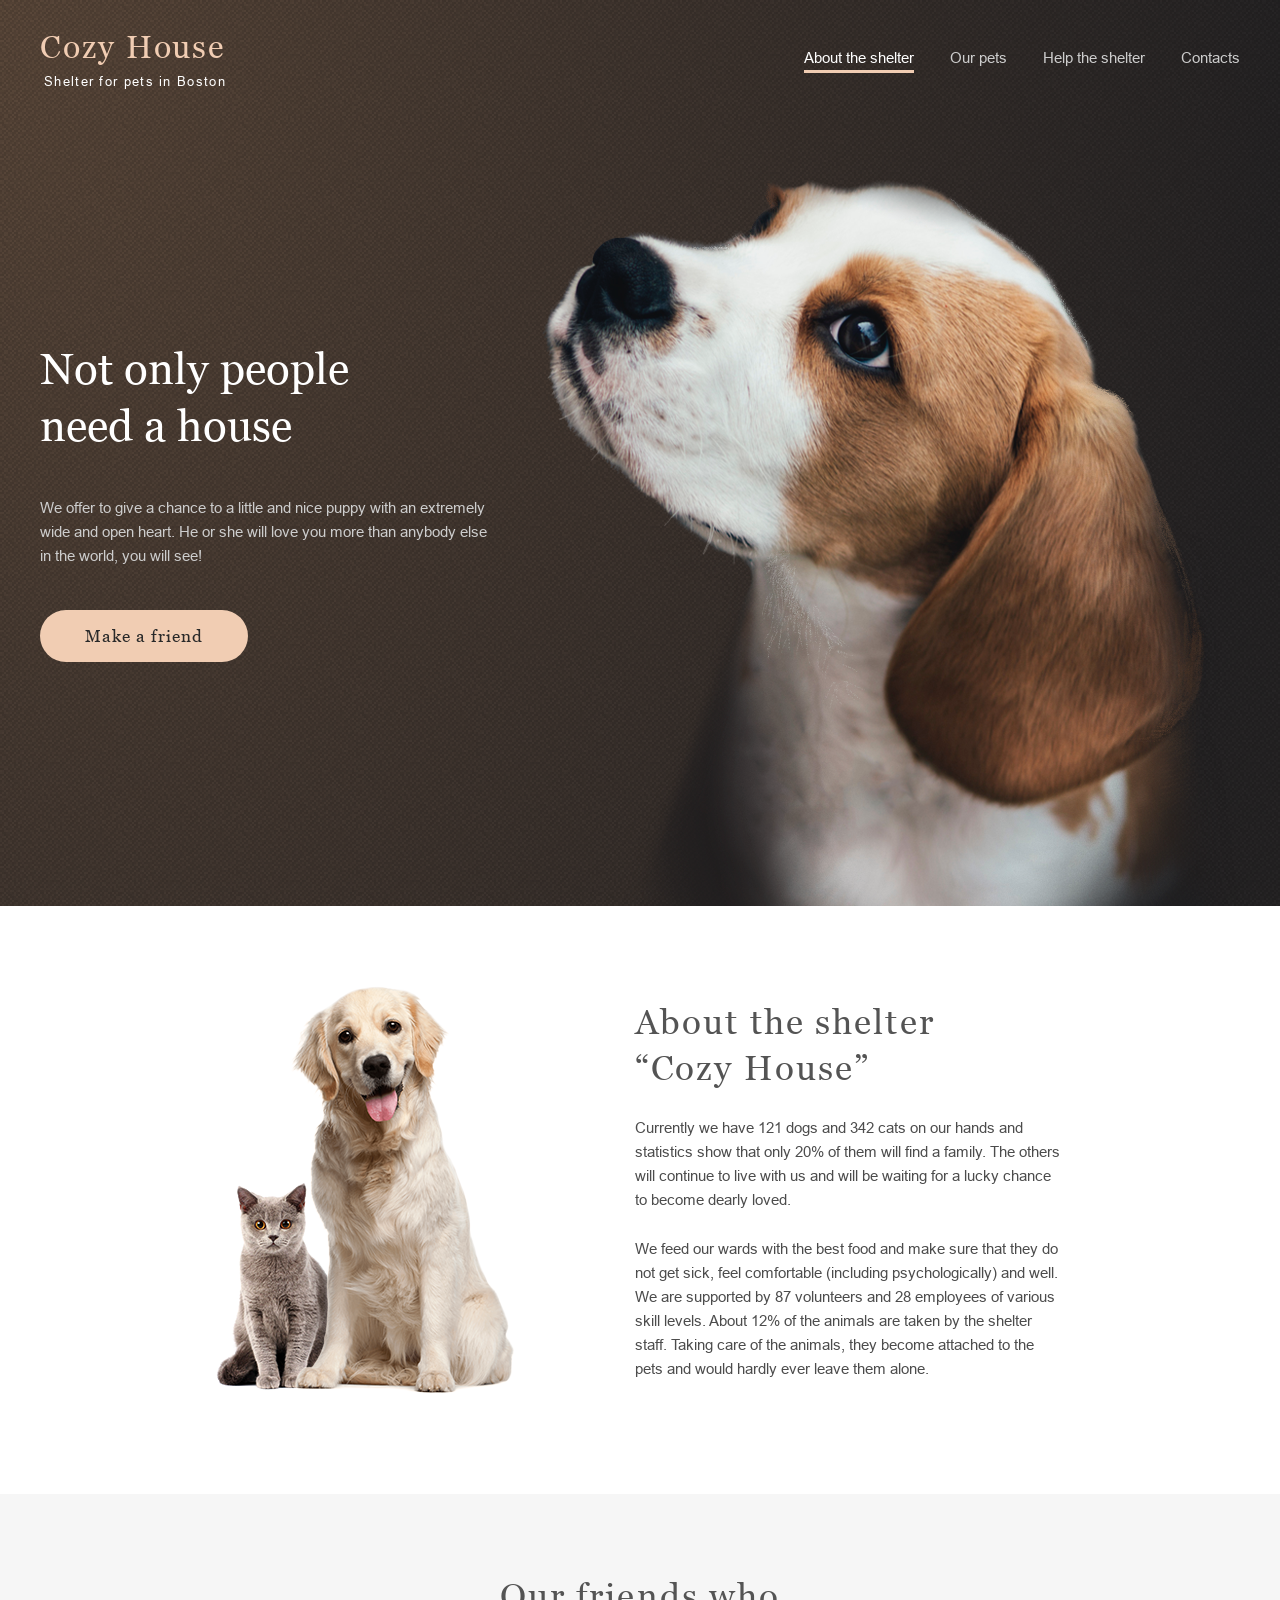
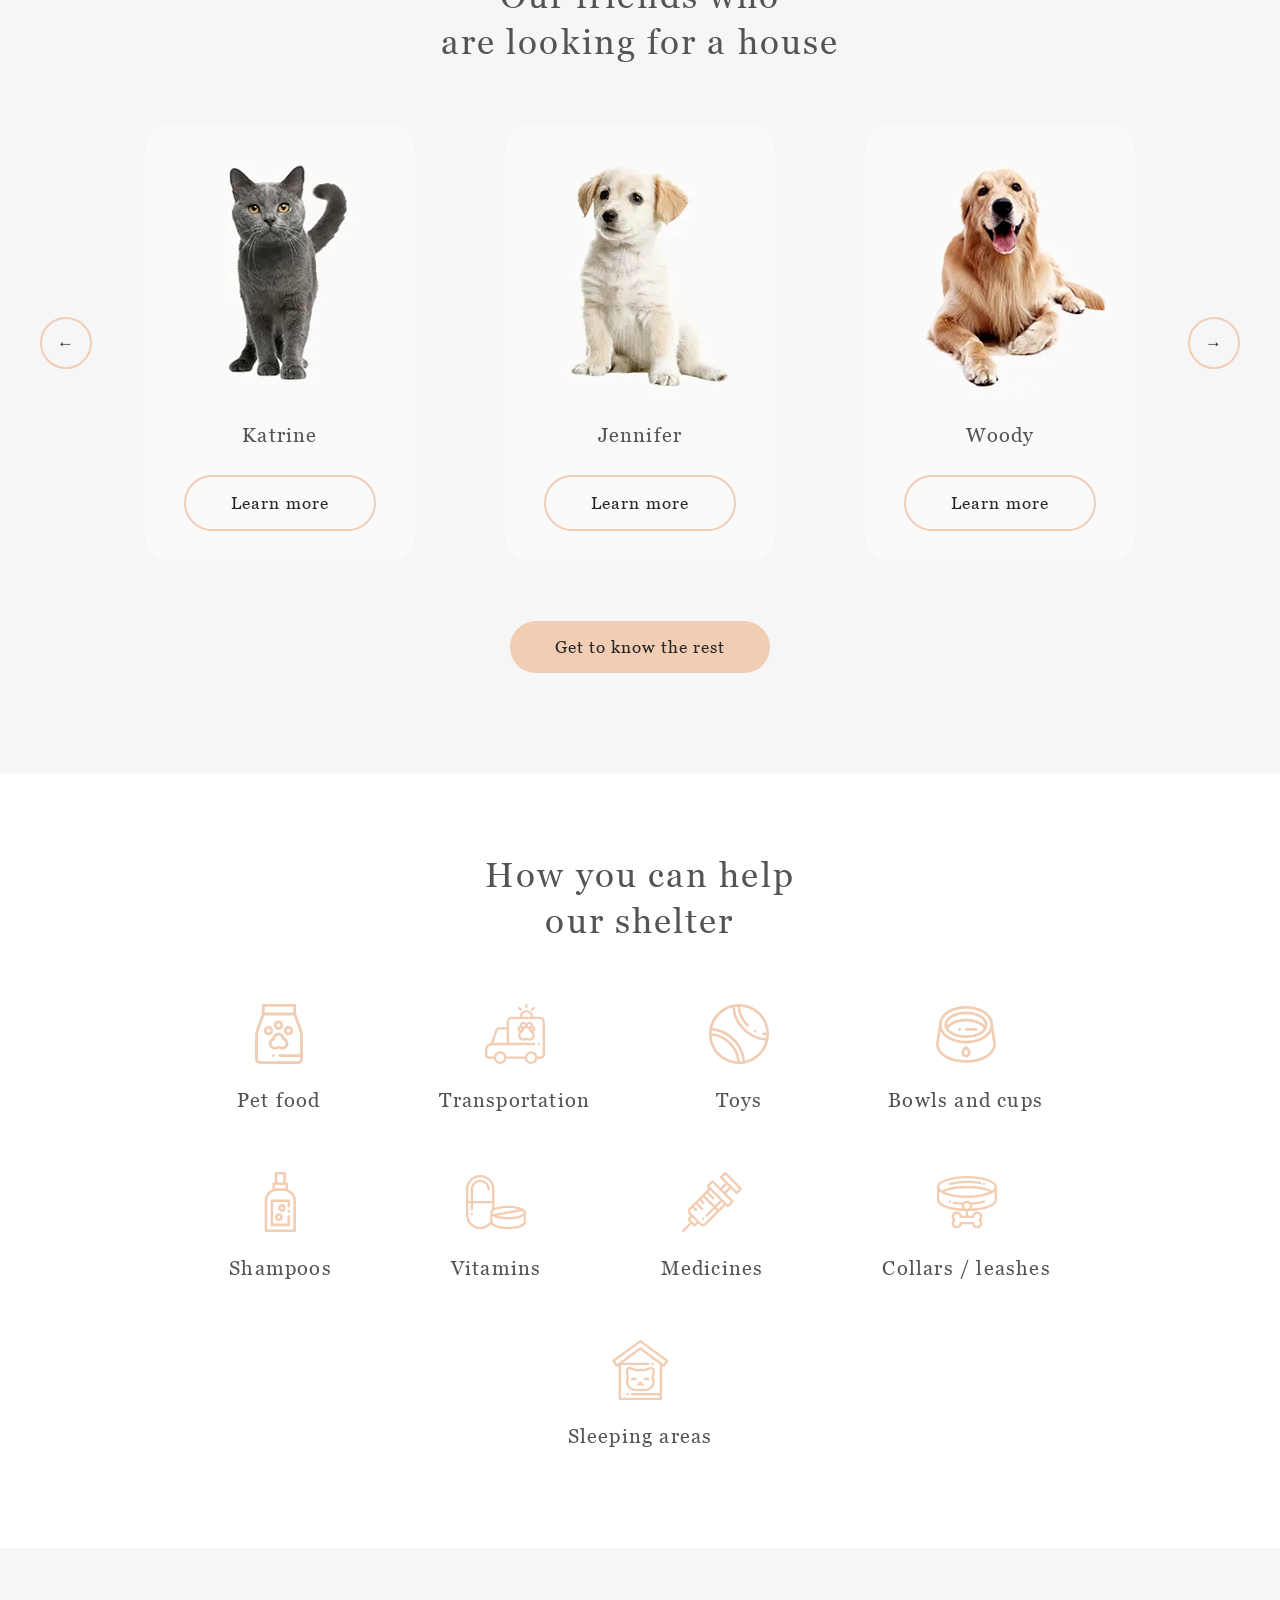
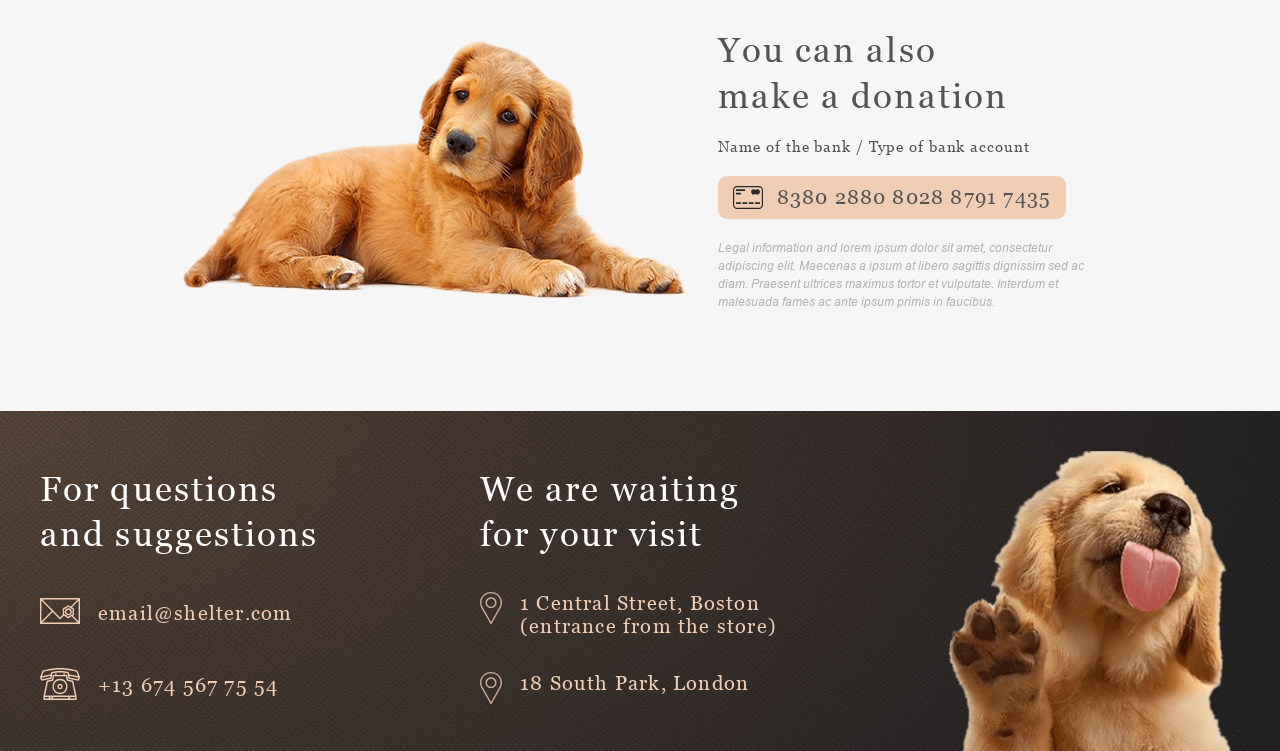
==== Shelter/index.html @ 426d1e28 "feat: add burger menu (Wed Jun 2026-06-24 22:19:22)" ====
<!doctype html>
<html lang="en">
    <head>
        <meta charset="UTF-8" >
        <meta name="viewport" content="width=device-width, initial-scale=1.0" >
        <link rel="stylesheet" href="./assets/fonts/Georgia/stylesheet.css" >
        <link rel="stylesheet" href="./assets/fonts/Arial/stylesheet.css" >
        <link rel="icon" href="./assets/favicon.ico" type="image/x-icon" >
        <link rel="stylesheet" href="./block/btn.css" >
        <link rel="stylesheet" href="style.css" >
        <link rel="stylesheet" href="./block/media.css" >
        <title>Shelter</title>
    </head>

    <body class="page">
        <div class="wrapper">
            <header class="header">
                <div class="container">
                    <!-- Header -->
                    <div class="header__inner">
                        <a href="index.html" class="header__logo">
                            <p class="logo__title">Cozy House</p>
                            <p class="logo__subtitle">Shelter for pets in Boston</p>
                        </a>

                        <!-- Бургер меню -->
                        <button class="header__burger burger" aria-label="Toggle menu">
                            <span></span>
                            <span></span>
                            <span></span>
                        </button>

                         <div class="nav-overlay"></div>

                        <!-- End Бургер меню -->

                        <nav class="header__nav" id="main-menu">
                            <ul class="header-nav__list">
                                <li class="header-nav__item">
                                    <span class="header-nav__link header-nav__link--active">About the shelter</span>
                                </li>
                                <li class="header-nav__item">
                                    <a href="pets.html" class="header-nav__link">Our pets</a>
                                </li>
                                <li class="header-nav__item">
                                    <a href="#help" class="header-nav__link">Help the shelter</a>
                                </li>
                                <li class="header-nav__item">
                                    <a href="#contacts" class="header-nav__link">Contacts</a>
                                </li>
                            </ul>
                        </nav>
                    </div>
                </div>

                <!-- Section Not-Only -->
                <section class="not-only">
                    <div class="not-only__inner container">
                        <div class="not-only__info">
                            <h1 class="not-only__title">Not only people need a house</h1>
                            <p class="not-only__subtitle">
                                We offer to give a chance to a little and nice puppy with an extremely wide and open
                                heart. He or she will love you more than anybody else in the world, you will see!
                            </p>
                            <div class="not-only__button">
                                <a href="#friends" class="btn btn--primary" title="Make a friend">Make a friend</a>
                            </div>
                        </div>
                        <div class="not-only__image">
                            <img src="./assets/images/start-screen-puppy.png" alt="Puppy looking at viewer" >
                        </div>
                    </div>
                </section>
            </header>

            <main>
                <!-- Section About -->
                <section class="about">
                    <div class="container">
                        <div class="about__inner inner">
                            <div class="about__image">
                                <img src="./assets/images/about-pets.png" alt="About pets" >
                            </div>
                            <div class="about__info">
                                <h2 class="about__title title">About the shelter “Cozy House”</h2>
                                <p class="about__text">
                                    Currently we have 121 dogs and 342 cats on our hands and statistics show that only
                                    20% of them will find a family. The others will continue to live with us and will be
                                    waiting for a lucky chance to become dearly loved.
                                </p>
                                <p class="about__text">
                                    We feed our wards with the best food and make sure that they do not get sick, feel
                                    comfortable (including psychologically) and well. We are supported by 87 volunteers
                                    and 28 employees of various skill levels. About 12% of the animals are taken by the
                                    shelter staff. Taking care of the animals, they become attached to the pets and
                                    would hardly ever leave them alone.
                                </p>
                            </div>
                        </div>
                    </div>
                </section>

                <!-- Section Our Friends -->
                <section class="section--color">
                    <div class="container">
                        <div class="our-friends__container inner" id="friends">
                            <h2 class="our-friends__title title">Our friends who <br >are looking for a house</h2>

                            <div class="our-friends__slider">
                                <button class="btn btn--circle btn--circle-prev" aria-label="Previous page">
                                    &larr;
                                </button>
                                <!-- <img src="./assets/images/svg/arrow_left.svg" alt="Previous"> -->

                                <div class="slider-item">
                                    <article class="slider-item__content">
                                        <img
                                            class="slider-item__img"
                                            src="./assets/images/pets-katrine.webp"
                                            alt="Katrine's photo"
                                        >
                                        <div class="card-info">
                                            <h2 class="pets-card__name">Katrine</h2>
                                            <a href="#">
                                                <div class="btn btn--secondary">
                                                    <span>Learn more</span>
                                                </div>
                                            </a>
                                        </div>
                                    </article>

                                    <article class="slider-item__content">
                                        <img
                                            class="slider-item__img"
                                            src="./assets/images/pets-jennifer.webp"
                                            alt="Jennifer's photo"
                                        >
                                        <div class="card-info">
                                            <h2 class="pets-card__name">Jennifer</h2>
                                            <a href="#">
                                                <div class="btn btn--secondary">
                                                    <span>Learn more</span>
                                                </div>
                                            </a>
                                        </div>
                                    </article>

                                    <article class="slider-item__content">
                                        <img
                                            class="slider-item__img"
                                            src="./assets/images/pets-woody.webp"
                                            alt="Woody's photo"
                                        >
                                        <div class="card-info">
                                            <h2 class="pets-card__name">Woody</h2>
                                            <a href="#">
                                                <div class="btn btn--secondary">
                                                    <span>Learn more</span>
                                                </div>
                                            </a>
                                        </div>
                                    </article>
                                </div>

                                <button class="btn btn--circle btn--circle-next" aria-label="Next page">&rarr;</button>
                            </div>
                            <!-- <div class="our-friends__button"> -->
                            <a href="pets.html" class="btn btn--primary btn--position">Get to know the rest</a>
                            <!-- </div> -->
                        </div>
                    </div>
                </section>

                <!-- section Help-->
                <section id="help" class="help">
                    <div class="container">
                        <div class="help__body inner">
                            <h3 class="help__title title">How you can help our shelter</h3>
                            <div class="help__blocks">
                                <div class="help__block">
                                    <img src="./assets/images/svg/icon-pet-food.svg" alt="Pet food" class="help__img" >
                                    <p class="help__subtitle">Pet food</p>
                                </div>
                                <div class="help__block">
                                    <img
                                        src="./assets/images/svg/transportation.svg"
                                        alt="Transportation"
                                        class="help__img"
                                    >
                                    <p class="help__subtitle">Transportation</p>
                                </div>
                                <div class="help__block">
                                    <img src="./assets/images/svg/icon-toys.svg" alt="Toys" class="help__img" >
                                    <p class="help__subtitle">Toys</p>
                                </div>
                                <div class="help__block">
                                    <img
                                        src="./assets/images/svg/icon-bowls-and-cups.svg"
                                        alt="Bowls and cups"
                                        class="help__img"
                                    >
                                    <p class="help__subtitle">Bowls and cups</p>
                                </div>
                                <div class="help__block">
                                    <img src="./assets/images/svg/icon-shampoos.svg" alt="Shampoos" class="help__img" >
                                    <p class="help__subtitle">Shampoos</p>
                                </div>
                                <div class="help__block">
                                    <img src="./assets/images/svg/icon-vitamins.svg" alt="Vitamins" class="help__img" >
                                    <p class="help__subtitle">Vitamins</p>
                                </div>
                                <div class="help__block">
                                    <img
                                        src="./assets/images/svg/icon-medicines.svg"
                                        alt="Medicines"
                                        class="help__img"
                                    >
                                    <p class="help__subtitle">Medicines</p>
                                </div>
                                <div class="help__block">
                                    <img
                                        src="./assets/images/svg/icon-collars-leashes.svg"
                                        alt="Collars / leashes"
                                        class="help__img"
                                    >
                                    <p class="help__subtitle">Collars / leashes</p>
                                </div>
                                <div class="help__block">
                                    <img
                                        src="./assets/images/svg/icon-sleeping-area.svg"
                                        alt="Sleeping areas"
                                        class="help__img"
                                    >
                                    <p class="help__subtitle">Sleeping areas</p>
                                </div>
                            </div>
                        </div>
                    </div>
                </section>

                <!-- Section In addition -->

                <section class="section--color">
                    <div class="container">
                        <div class="in-addition inner">
                            <div class="in-addition__image">
                                <img
                                    src="./assets/images/donation-dog.png"
                                    alt="donation-dog"
                                    class="in-addition__img"
                                >
                            </div>
                            <div class="in-addition__content">
                                <h3 class="in-addition__title title">You can also make a donation</h3>
                                <p class="in-addition__subtitle">Name of the bank / Type of bank account</p>
                                <a href="#" class="in-addition__card-number"> 8380 2880 8028 8791 7435 </a>
                                <p class="in-addition__info">
                                    Legal information and lorem ipsum dolor sit amet, consectetur adipiscing elit.
                                    Maecenas a ipsum at libero sagittis dignissim sed ac diam. Praesent ultrices maximus
                                    tortor et vulputate. Interdum et malesuada fames ac ante ipsum primis in faucibus.
                                </p>
                            </div>
                        </div>
                    </div>
                </section>
            </main>
            <!-- Footer -->

            <footer id="contacts" class="footer">
                <div class="footer__container container">
                    <div class="footer__grid">
                        <!-- 1 колонка - Контакты -->
                        <div class="footer__contacts">
                            <h3 class="footer__title footer__title-first">For questions and suggestions</h3>
                            <div class="footer__contact-item">
                                <a
                                    href="mailto:email@shelter.com"
                                    class="footer__link footer__link--email"
                                    target="_blank"
                                >
                                    email@shelter.com
                                </a>
                            </div>
                            <div class="footer__contact-item">
                                <a href="tel:+136745677554" class="footer__link footer__link--phone">
                                    +13 674 567 75 54
                                </a>
                            </div>
                        </div>

                        <!-- 2 колонка - Адреса -->
                        <div class="footer__locations">
                            <h3 class="footer__title footer__title-second">We are waiting for your visit</h3>
                            <div class="footer__address-item">
                                <a
                                    href="https://www.google.com/maps/place/%D0%A5%D1%80%D0%B0%D0%BC+%D0%A1%D0%B2%D1%8F%D1%82%D0%BE%D0%B3%D0%BE+%D0%A1%D0%B5%D0%BC%D0%B5%D0%B9%D1%81%D1%82%D0%B2%D0%B0/@41.4036339,2.1717809,17z/data=!3m1!4b1!4m6!3m5!1s0x12a4a2dcd83dfb93:0x9bd8aac21bc3c950!8m2!3d41.4036299!4d2.1743558!16zL20vMGc2bjM?entry=ttu"
                                    class="footer__link footer__link--address footer__link--address-first"
                                    target="_blank"
                                >
                                    1 Central Street, Boston (entrance from the store)
                                </a>
                            </div>
                            <div class="footer__address-item">
                                <a
                                    href="https://www.google.com/maps/place/%D0%A5%D1%80%D0%B0%D0%BC+%D0%A1%D0%B2%D1%8F%D1%82%D0%BE%D0%B3%D0%BE+%D0%A1%D0%B5%D0%BC%D0%B5%D0%B9%D1%81%D1%82%D0%B2%D0%B0/@41.4036339,2.1717809,17z/data=!3m1!4b1!4m6!3m5!1s0x12a4a2dcd83dfb93:0x9bd8aac21bc3c950!8m2!3d41.4036299!4d2.1743558!16zL20vMGc2bjM?entry=ttu"
                                    class="footer__link footer__link--address footer__link--address-second"
                                    target="_blank"
                                >
                                    18 South Park, London
                                </a>
                            </div>
                        </div>

                        <!-- 3 колонка - Картинка -->
                        <div class="footer__image">
                            <img src="./assets/images/footer-puppy.png" alt="Footer puppy" class="footer__img" >
                        </div>
                    </div>
                </div>
            </footer>
        </div>
        <script src="index.js"></script>
        <script src="./js/burger.js"></script>
    </body>
</html>
---- Shelter/assets/fonts/Georgia/stylesheet.css ----
@font-face {
	font-family: 'Georgia';
	src: url('Georgia-BoldItalic.eot');
	src: local('Georgia Bold Italic'), local('Georgia-BoldItalic'),
		url('Georgia-BoldItalic.eot?#iefix') format('embedded-opentype'),
		url('Georgia-BoldItalic.woff') format('woff'),
		url('Georgia-BoldItalic.ttf') format('truetype');
	font-weight: bold;
	font-style: italic;
}

@font-face {
	font-family: 'Georgia';
	src: url('Georgia-Bold.eot');
	src: local('Georgia Bold'), local('Georgia-Bold'),
		url('Georgia-Bold.eot?#iefix') format('embedded-opentype'),
		url('Georgia-Bold.woff') format('woff'),
		url('Georgia-Bold.ttf') format('truetype');
	font-weight: bold;
	font-style: normal;
}

@font-face {
	font-family: 'Georgia';
	src: url('Georgia.eot');
	src: local('Georgia'),
		url('Georgia.eot?#iefix') format('embedded-opentype'),
		url('Georgia.woff') format('woff'),
		url('Georgia.ttf') format('truetype');
	font-weight: normal;
	font-style: normal;
}
---- Shelter/assets/fonts/Arial/stylesheet.css ----
@font-face {
	font-family: 'Arial';
	src: url('Arial-ItalicMT.eot');
	src: local('Arial Italic'), local('Arial-ItalicMT'),
		url('Arial-ItalicMT.eot?#iefix') format('embedded-opentype'),
		url('Arial-ItalicMT.woff') format('woff'),
		url('Arial-ItalicMT.ttf') format('truetype');
	font-weight: normal;
	font-style: italic;
}

@font-face {
	font-family: 'Arial';
	src: url('ArialMT.eot');
	src: local('Arial'), local('ArialMT'),
		url('ArialMT.eot?#iefix') format('embedded-opentype'),
		url('ArialMT.woff') format('woff'),
		url('ArialMT.ttf') format('truetype');
	font-weight: normal;
	font-style: normal;
}
---- Shelter/block/btn.css ----
.btn {
    display: inline-flex;
    align-items: center;
    justify-content: center;
    font-family: var(--font-family);
    font-size: 17px;
    line-height: 130%;
    border-radius: 100px;
    border: none;
    cursor: pointer;
    transition: all 0.3s ease;
    text-decoration: none;
    padding: 15px 45px;
    letter-spacing: 0.06em;
    color: var(--color-dark);
}

.btn--primary {
    background-color: var(--color-primary);
}

.btn--primary:hover {
    background-color: var(--color-primary-light);
}

.btn--secondary {
    background: transparent;
    border: 2px solid var(--color-primary);
}

.btn--secondary:hover {
    background-color: var(--color-primary);
}

/* Круглые кнопки */
.btn--circle {
    width: 52px;
    height: 52px;
    padding: 0;
    border-radius: 50%;
    background: transparent;
    border: 2px solid var(--color-primary);
}

.btn--circle:hover:not(:disabled) {
    background-color: var(--color-primary);
}

.btn--circle:disabled {
    opacity: 0.5;
    cursor: not-allowed;
}

.btn--inactive {
    cursor: auto;
    background-color: inherit;
    border: 2px solid #CDCDCD;
    color: #CDCDCD;
    pointer-events: none;
}

.btn--circle-active {
    background-color: inherit;
    cursor: pointer;
}

.btn--circle-active:hover {
    background-color: #F1CDB3;
}

.btn--circle-num {
    cursor: auto;
    background-color: #F1CDB3;
}
---- Shelter/style.css ----
:root {
    --font-family: 'Georgia', sans-serif;
    --second-family: 'Arial', sans-serif;

    --color-primary: #f1cdb3;
    --color-primary-light: #fddcc4;
    --color-light: #fafafa;
    --color-dark: #292929;
    --color-gray: #4c4c4c;
    --color-gray-light: #cdcdcd;
    --color-gray-lighter: #f6f6f6;
    --color-white: #ffffff;
    --color-gray-secondary: #545454;
    --color-gray-muted: #b2b2b2;
}

*,
*::after,
*::before {
    margin: 0;
    padding: 0;
    border: none;
    box-sizing: border-box;
}

a,
a:visited {
    text-decoration: none;
    display: inline-block;
}

a:focus,
a:active {
    outline: none;
}

aside,
nav,
footer,
header,
section,
main {
    display: block;
}

h1,
h2,
h3,
h4,
h5,
h6,
p {
    font-size: inherit;
    font-weight: inherit;
    line-height: inherit;
}

ul {
    list-style: none;
}

img,
svg {
    vertical-align: top;
    max-width: 100%;
    height: auto;
}

.none {
    display: none;
}

html {
    height: 100%;
    scroll-behavior: smooth;
    overflow-x: hidden;
}

body {
    height: 100%;
    font-family: var(--second-family);
    line-height: 1;
    font-size: 15px;
    font-weight: 400;
    color: var(--color-gray);
}

.wrapper {
    min-height: 100%;
    display: flex;
    flex-direction: column;
    /* align-items: center; */
}

.container {
    max-width: 1280px;
    padding: 0 40px;
    width: 100%;
    /* border: 1px solid red; */
    margin-left: auto;
    margin-right: auto;
}

/* Header */
.header {
    background:
        url('./assets/dark-bg-texture@2x.png'), radial-gradient(100% 215.42% at 0% 0%, #5b483a 0%, #262425 100%),
        #211f20;
}

/* Header  */
.header__inner {
    display: flex;
    justify-content: space-between;
    margin-top: 30px;

    /* border: 1px solid blue */
}

.logo__title {
    font-family: var(--font-family);
    font-size: 32px;
    line-height: 110%;
    letter-spacing: 0.06em;
    color: var(--color-primary);
    margin-bottom: 10px;
}

.logo__subtitle {
    font-size: 13px;
    letter-spacing: 0.1em;
    color: var(--color-white);
    padding-left: 4px;
}

/* Burger button  */

.header__burger {
    display: none;
}
/* End burger button */

.header-nav__list {
    display: flex;
    column-gap: 36px;
    padding-top: 16px;
    padding-bottom: 17px;
    font-family: var(--second-family);
    font-weight: 400;
    font-size: 15px;
    line-height: 160%;
    color: var(--color-gray-light);
}

.header-nav__link {
    font-family: var(--second-family);
    font-weight: 400;
    font-size: 15px;
    line-height: 160%;
    color: var(--color-gray-light);
    transition: all 0.3s ease 0s;
}

.header-nav__link:hover {
    color: var(--color-light);
}

.header-nav__link--active {
    border-bottom: 3px solid var(--color-primary);
    color: var(--color-white);
    padding-bottom: 4px;
}

.inner {
    padding: 80px 0 100px;
    /* border: 1px solid rgb(119, 0, 255); */
}

.section--color {
    background-color: var(--color-gray-lighter);
    width: 100%;
}

.title {
    font-family: var(--font-family);
    font-size: 35px;
    font-weight: 400;
    line-height: 130%;
    letter-spacing: 0.06em;
    color: var(--color-gray-secondary);
}

/* Section not-only */
.not-only__inner {
    display: flex;
    padding-top: 90px;
    column-gap: 42px;
}

.not-only__info {
    padding-top: 163px;
    
}
.not-only__title {
    font-family: var(--font-family);
    font-size: 44px;
    line-height: 130%;
    font-weight: 400;
    color: var(--color-white);
    max-width: 310px;
    margin-bottom: 40px;
    
}
.not-only__subtitle {
    line-height: 160%;
    color: var(--color-gray-light);
    max-width: 460px;
    margin-bottom: 42px;
}

.not-only__image {
    max-width: 698px;
}

/* Section About */
.about img {
    width: 100%;
}

.about__inner {
    display: flex;
    column-gap: 120px;
    justify-content: center;
}

.about__image {
    flex: 0 1 300px;
    max-width: 300px;
}
.about__info {
    padding-top: 14px;
}
.about__title {
    max-width: 370px;
    margin-bottom: 25px;
}

.about__text {
    line-height: 160%;
    color: var(--color-gray);
    max-width: 430px;
}

.about__text:not(:last-child) {
    margin-bottom: 25px;
}

/* Section Our Friends */
.our-friends__container {
    position: relative;
    display: flex;
    flex-direction: column;
    align-items: center;
}

.our-friends__title {
    max-width: 400px;
    text-align: center;
}

.our-friends__slider {
    display: flex;
    justify-content: center;
    align-items: center;
    gap: 30px;
    width: 100%;
    margin: 60px 0 60px;
    flex-wrap: nowrap;
}

.slider-item {
    display: flex;
    justify-content: center;
    align-items: stretch;
    gap: 90px;
    flex: 1;
    flex-wrap: wrap;
    max-width: 100%;
}

.slider-item__content {
    flex: 1 1 270px;
    max-width: 270px;
    min-width: 240px;
    background-color: transparent;
    border-radius: 24px;
    transition: background-color 0.3s ease;
    cursor: pointer;
    display: flex;
    flex-direction: column;
    background-color: var(--color-light);
    border-radius: 24px;
    overflow: hidden;
}

.slider-item__img {
    border-radius: 9px 9px 0 0;
    width: 100%;
    aspect-ratio: 1 / 1;
    object-fit: cover;
    display: block;
    transition: background-color 0.3s ease;
}

.card-info {
    display: flex;
    flex-direction: column;
    align-items: center;
    justify-content: space-between;
    padding: 30px 15px 30px;
    background-color: var(--color-light);
    transition: background-color 0.3s ease;
    flex-grow: 1;
    text-align: center;
}

.pets-card__name {
    font-family: var(--font-family);
    font-size: 20px;
    font-weight: 400;
    letter-spacing: 0.06em;
    color: var(--color-gray-secondary);
    pointer-events: none;
    text-align: center;
    margin-bottom: 30px;
}

.slider-item__content:hover {
    background-color: var(--color-white);
    box-shadow: 0 2px 35px 14px rgba(13, 13, 13, 0.04);
    cursor: pointer;
}

.slider-item__content:hover .card-info {
    background-color: var(--color-white);
}

.slider-item__content:hover .btn--secondary {
    background-color: var(--color-primary);
}

/* section Help */
.help__body {
    display: flex;
    flex-direction: column;
    align-items: center;
}

.help__title {
    margin-bottom: 60px;
    max-width: 318px;
    text-align: center;
}

.help__blocks {
    display: flex;
    flex-wrap: wrap;
    column-gap: 119px;
    justify-content: center;
    text-align: center;
    row-gap: 60px;
    padding: 0 87px;
}
.help__block {
    flex-shrink: 1;
    display: flex;
    flex-direction: column;
    align-items: center;
    row-gap: 25px;
}
.help__img {
    width: 60px;
    height: 60px;
}
.help__subtitle {
    font-family: var(--font-family);
    font-weight: 400;
    font-size: 20px;
    line-height: 115%;
    letter-spacing: 0.06em;
    text-align: center;
    color: var(--color-gray-secondary);
}

/* Section In addition */
.in-addition {
    display: flex;
    flex-wrap: nowrap;
    justify-content: center;
    align-items: center;
    gap: 30px;
    margin: 0 auto;
    max-width: 915px;
}

.in-addition__image {
    flex: 0 0 auto;
    width: 100%;
    max-width: 505px;
    height: auto;
    min-width: 0;
}

.in-addition__content {
    flex: 1;
    min-width: 380px;
}

.in-addition__title {
    max-width: 300px;
    margin-bottom: 20px;
}

.in-addition__subtitle {
    font-family: var(--font-family);
    font-weight: 400;
    line-height: 110%;
    letter-spacing: 0.06em;
    color: var(--color-gray-secondary);
    margin-bottom: 20px;
}
.in-addition__card-number {
    position: relative;
    max-width: 349px;
    margin-bottom: 20px;
    padding: 10px 15px 10px 59px;
    border-radius: 9px;
    font-family: var(--font-family);
    font-weight: 400;
    font-size: 20px;
    line-height: 115%;
    letter-spacing: 0.06em;
    background: var(--color-primary);
    color: var(--color-gray-secondary);
}
.in-addition__card-number:hover {
    cursor: pointer;
    background-color: var(--color-primary-light);
}

.in-addition__card-number::before {
    content: '';
    position: absolute;
    width: 33px;
    height: 23px;
    background: url(./assets/images/svg/credit-card.svg) 0 0 no-repeat;
    left: 15px;
    top: 10px;
}
.in-addition__info {
    max-width: 380px;
    font-style: italic;
    font-weight: 400;
    font-size: 12px;
    line-height: 150%;
    color: var(--color-gray-muted);
}

/* Footer */
.footer {
    background:
        url('./assets/dark-bg-texture@2x.png'), radial-gradient(100% 215.42% at 0% 0%, #5b483a 0%, #262425 100%);
}

.footer__grid {
    display: flex;
    flex-wrap: wrap;
    justify-content: space-between;
    align-items: flex-start;
    column-gap: 160px;
}

/* columns general */
.footer__contacts {
    flex: 1 1 280px;
    min-width: 220px;
}

.footer__locations {
    flex: 0 1 300px;
    min-width: 220px;
}

.footer__image {
    flex: 0 0 auto;
    max-width: 300px;
    width: 100%;
}

/* titles & text */
.footer__title {
    font-family: var(--font-family);
    color: var(--color-white);
    font-size: 35px;
    font-weight: 400;
    line-height: 130%;
    letter-spacing: 0.06em;
    margin: 56px 0 40px 0;
    max-width: 279px;
}


.footer__contact-item,
.footer__address-item {
    margin-bottom: 38px;
}

.footer__link {
    font-family: var(--font-family);
    font-weight: 400;
    font-size: 20px;
    line-height: 1.15;
    letter-spacing: 0.06em;
    text-decoration: none;
    color: var(--color-primary);
    transition: color 0.3s ease;
    display: inline-flex;
    align-items: center;
    gap: 10px;
    flex-wrap: wrap;
}

.footer__link--email,
.footer__link--phone {
    color: var(--color-primary);
    font-weight: 500;
    background: transparent;
    border-bottom: 1px solid transparent;
}

.footer__link--email:hover,
.footer__link--phone:hover,
.footer__link--address:hover {
    border-bottom-color: #2c4c3e;
}

/* addresses - like clickable maps */
.footer__link--address {
    font-weight: 400;
    background: transparent;
    display: block;
    position: relative;
    padding-left: 40px;
}

.footer__link--address-second {
    display: block;
    position: relative;
    top: 0;
}

.footer__link--address-first {
    display: block;
    position: relative;
    top: -6px;
}

/* subtle pseudo-icons for address */
.footer__link--address::before {
    content: url('./assets/images/svg/icon-marker.svg');
    position: absolute;
    left: 0;
    top: 0;
    font-size: 18px;
    opacity: 0.8;
}

/* adjust spacing for icons consistency */
.footer__link--email::before {
    content: url('./assets/images/svg/mail.svg');
    margin-right: 8px;
    font-size: 18px;
    display: inline-block;
}

.footer__link--phone::before {
    content: url('./assets/images/svg/phone.svg');
    margin-right: 8px;
    font-size: 18px;
    display: inline-block;
}

/* remove extra pseudo from email/phone if we use before */
.footer__link--email,
.footer__link--phone {
    display: inline-flex;
    align-items: center;
    row-gap: 45px;
}

/* address items need link to occupy full width */
.footer__address-item {
    margin-bottom: 28px;
}

/* image styling */
.footer__img {
    width: 100%;
    height: auto;
    display: block;
    object-fit: contain;
    max-height: 300px;
    margin-top: 40px;
}
---- Shelter/block/media.css ----
@media (max-width: 1279px) {
    .footer__grid {
        display: grid;
        grid-template-columns: 282px 302px;
        gap: 40px;
        justify-content: center;
    }

    .footer__title,
    .footer__contact-item,
    .footer__address-item {
        text-align: left;
    }

    .footer__link--address {
        padding-left: 40px;
    }

    .footer__image {
        grid-column: 1 / 3;
        margin: 0 auto;
    }
}

@media (max-width: 1233px) {
   .slider-item {
        gap: 40px;
    }
}

@media (max-width: 1173px) {
    

    .in-addition {
        gap: 15px;
        margin: 0 auto;
    }
    .footer__grid {
        justify-content: center;
        column-gap: 60px;
    }
}

@media (max-width: 1133px) {
    .page .slider-item .slider-item__content:nth-child(3) {
        display: none;
    }
}

@media (max-width: 1046px) {
    .in-addition {
        flex-wrap: nowrap;
        flex-direction: column-reverse;
    }

    .in-addition__image {
        padding-top: 45px;
    }
}

@media (max-width: 900px) {
    /* Section About */
    .about__inner {
        flex-direction: column-reverse;
        align-items: center;
    }
    .about__image {
        max-width: 100%;
        flex: none;
    }
    .about__info {
        padding-top: 0;
        max-width: 460px;
    }

    .about img {
        margin-top: 80px;
    }
    .about__title {
        text-align: left;
    }
    .about__text {
        text-align: left;
    }

    .our-friends__slider {
        justify-content: center;
        gap: 12px;
    }
    .slider-item {
        gap: 37px;
        justify-content: center;
        flex-wrap: nowrap;
    }

    /* Скрываем 3 слайдер в index.html */
    .page .our-friends__slider .slider-item .slider-item__content:nth-child(3) {
        display: none;
    }
}

@media (max-width: 768px) {
    .container {
        max-width: 768px;
        padding: 0 30px;
        width: 100%;
    }

    .not-only__inner {
        flex-direction: column;
        align-items: center;
        padding-top: 6px;
    }

    .not-only__info {
        padding-top: 55px;
        max-width: 460px;
        display: flex;
        flex-direction: column;
        align-items: flex-start;
    }
    .not-only__button {
        width: 100%;
        text-align: center;
    }
    .not-only__title {
        width: 100%;
        text-align: left;
        max-width: 310px;
    }
    .not-only__subtitle {
        max-width: 100%;
    }
    .not-only__image {
        max-width: 569px;
        margin-top: 100px;
        margin-left: 139px;
       
    }

    /* Section About */
    .about__title {
        font-size: 35px;
        max-width: 370px;
        
    }

    .about__text {
        max-width: 430px;
        font-size: 15px;
        text-align: left;
        
    }

    .about__text:not(:last-child) {
        margin-bottom: 25px;
    }
    .about img {
        margin-top: 80px;
        max-width: 300px;
    }
    
    /* section Help */
    .help__title {
        margin-bottom: 60px;
        font-size: 35px;
    }

    .help__blocks {
        column-gap: 60px;
        padding: 0 39px;
        row-gap: 55px;
    }

    .help__block {
        flex: 0 0 170px;
        max-width: 170px;
        row-gap: 30px;
        justify-content: space-between;
    }
    /* Section In addition */
    .in-addition {
        flex-direction: column-reverse;
    }
    .in-addition__image {
        max-width: 505px;
    }

    .footer__grid {
        column-gap: 60px;
        row-gap: 65px;
        margin-top: 30px;
    }

    .footer__title {
        margin-top: 0;
    }

    .footer__title-first {
        margin-bottom: 40px;
    }

    .footer__title-second {
        margin-bottom: 33px;
    }
    .footer__address-item {
        margin-bottom: 30px;
    }

    footer__link--email {
        margin-bottom: 40px;
    }

    .footer__link--address-first::before {
        top: 7px;
    }

    .footer__img {
        margin-top: -43px;
        object-fit: cover;
        object-position: top;
    }
}

@media (max-width: 767px) {
    /* Burger button styles */
    .header__burger {
        display: flex;
        flex-direction: column;
        justify-content: space-between;
        width: 30px;
        height: 24px;
        background: transparent;
        border: none;
        cursor: pointer;
        padding: 0;
        align-self: center;
        z-index: 9999;
        position: relative;
        margin-left: auto;
        margin-right: 10px;
    }

    .header__burger span {
        display: block;
        width: 100%;
        height: 2px;
        background: #f1cdb3;
        border-radius: 2px;
        transition: all 0.3s ease;
        transform-origin: center;
    }
    /* Burger menu button rotation */

    .header__burger.active span:nth-child(1) {
        transform: rotate(90deg) translate(11px, -10px);
    }

    .header__burger.active span:nth-child(2) {
        transform: rotate(90deg);
    }

    .header__burger.active span:nth-child(3) {
        transform: rotate(90deg) translate(-11px, 10px);
    }
    /* End Burger button styles  */
    
    /* Burger menu */
    .header__nav {
        position: fixed;
        top: 0;
        right: -100%;
        width: 320px;
        height: 100vh;
        background-color: #292929;
        transition: right 0.3s ease;
        z-index: 9998;
        overflow-y: auto;
        padding-top: 80px;
    }

    .header__nav.active {
        right: 0;
    }

    .header-nav__list {
        display: flex;
        flex-direction: column;
        padding: 20px;
        row-gap: 20px;
    }

    .header-nav__link {
        padding: 10px 0;
        text-align: center;
        color: var(--color-gray-light);
    }

    .header-nav__link:hover {
        color: var(--color-light);
    }

    .header-nav__link--active {
        border-bottom: 3px solid var(--color-primary);
        color: var(--color-white);
        padding-bottom: 4px;
    }
   
}

@media (max-width: 676px) {
     .our-friends__slider {
        display: flex;
        flex-direction: column;
        align-items: center;
        gap: 20px;
        position: relative;
        margin-bottom: 42px;
    }

    .slider-item {
        width: 100%;
        display: flex;
        justify-content: center;
    }


    .slider-item .slider-item__content:nth-child(2) {
        display: none;
    }

 .our-friends__title {
        max-width: 290px;
        font-size: 25px;
    }

    /* Позиционирование кнопок внизу */
    .btn--circle-prev {
        position: absolute;
        bottom: -68px;
        left: calc(50% - 92px);
    }

    .btn--circle-next {
        position: absolute;
        bottom: -68px;
        left: calc(50% + 40px);
    }

    .btn--circle {
        display: inline-flex;
        margin: 0;
    }

    .our-friends__slider .btn--circle-prev {
        order: 1;
        align-self: flex-start;
        margin-left: 0;
    }

    .slider-item {
        order: 2;
        width: 100%;
        display: flex;
        justify-content: center;
        margin-top: -16px;
    }

    .our-friends__slider .btn--circle-next {
        order: 3;
        align-self: flex-start;
        margin-left: 0;
    }

    .btn--position {
        margin-top: 70px;
    }

    /* Footer - 1 column */
    .footer__grid {
        display: grid;
        grid-template-columns: 1fr;
        gap: 40px;
        padding: 30px 0 0;
        justify-items: center;
        max-width: 300px;
        width: 100%;
        margin: 0 auto;
    }

    .footer__contacts {
        grid-column: 1;
        grid-row: 1;
        justify-self: center;
        text-align: center;
    }

    .footer__locations {
        grid-column: 1;
        grid-row: 2;
        justify-self: center;
        text-align: center;
    }

    .footer__image {
        grid-column: 1;
        grid-row: 3;
        justify-self: center;
        text-align: center;
        margin-top: 0;
    }

    .footer__title {
        font-size: 25px;
        text-align: center;
        /* margin: 0 auto 40px auto; */
        max-width: 280px;
        line-height: 130%;
        letter-spacing: 0.06em;
        margin: 0 auto 40px auto;
    }

    .footer__link {
        font-size: 20px;
    }

    .footer__link--email,
    .footer__link--phone {
       padding-left: 15px;
    }

    .footer__link--address {
        padding-left: 41px;
        display: inline-block;
    }
}

@media (max-width: 537px) {
   
    /* section Help */
    .help__blocks {
        display: grid;
        grid-template-columns: repeat(2, 130px); 
        gap: 30px;
        padding: 0 5px;
    }

    .help__block {
        row-gap: 20px;
    }

    .help__title {
        font-size: 25px;
        letter-spacing: 0.06em;
        max-width: 225px;
        margin-top: 0;
    }

    .help__subtitle {
        font-size: 15px;
        white-space: normal;
        white-space: nowrap;
    }

    .help__img {
        width: 50px;
        height: 50px;
    }
}


@media (max-width: 420px) {
.container {
        max-width: 100%;
        padding: 0 10px;
    }
    .inner {
        padding: 42px 0 42px 0;
        /* border: 1px solid rgb(119, 0, 255); */
    }

    

   /* Section In addition */
    .in-addition {
        gap: 20px;
        
        align-items: center;
    }

    .in-addition__title {
        font-size: 25px;
        max-width: 229px;
        text-align: center;
        
    }

    .in-addition__content {
        margin-left: 0px;
        min-width: auto;
        width: 100%;
        display: flex;
        flex-direction: column;
        align-items: center;
    }

    .in-addition__subtitle {
        font-size: 15px;
        text-align: center;
        letter-spacing: normal;
        margin-bottom: 0;
        font-family: var(--font-family);
line-height: 160%;
color: var(--color-dark-l);
    }

    .in-addition__card-number {
        width: 282px;
        height: 43px;
        margin: 21px 10px;
        font-size: 15px;
        line-height: 110%;
        letter-spacing: 0.05rem;
        padding: 13px 15px 13px 60px;
        max-width: 100%;
        text-align: center;
    }

    .in-addition__info {
        width: 280px;
        margin: 0 auto;
        text-align: justify;
        font-size: 12px;        
    }

    .in-addition__img {
        width: 260px;
        margin-left: 20px;
    }
    .in-addition__image {
        padding-top: 20px;
    }
    
    .help__title {
        margin-bottom: 40px;
    }

    .help__subtitle {
        font-size: 15px;
        line-height: 110%;
        letter-spacing: 0.06em;
        text-align: center;
        white-space: normal;
        white-space: nowrap;
    }

    .help__img {
        width: 50px;
        height: 50px;
    }

/* Footer */
    .footer__grid {
        row-gap: 0px;
        
    }

    .footer__title {
        margin: 0 auto 40px auto;      
    }   

    .footer__contact-item {
        max-width: 302px;
    }    

    .footer__link--phone {
        padding-left: 20px;
        padding-top: 0px;
    }
    
    .footer__link--address-first {
        margin-bottom: 10px;
    }

    .footer__link--address-second {
        margin-bottom: 43px;
    }

    .footer__link--address::before {
        top: 10px;
    }

    .footer__link--address-second::before {
        top: -5px;
    }

    .footer__image {
        text-align: center;
        margin-top: -30px;
        justify-content: center;
    }

    .footer__img {
        max-width: 260px;
        margin: 0 auto;
    }


}

@media (max-width: 320px) {
    .container {
        max-width: 100%;
        padding: 0 10px;
    }
    .inner {
        padding: 42px 0 42px 0;
        /* border: 1px solid rgb(119, 0, 255); */
    }

    .header__logo {
        margin-left: 10px;
    }

    .not-only__title {
        max-width: 200px;
        margin: 0 auto 42px;
        font-size: 25px;
        letter-spacing: 0.06em;
        text-align: center;
    }

    .not-only__info {
        padding-top: 60px;
    }

    .not-only__subtitle {
        max-width: 300px;
        font-size: 15px;
        text-align: center;
        line-height: 160%;
    }

    .not-only__image {
        max-width: 260px;
        margin-top: 105px;
        margin-left: 40px;
    }

    /* Section About */
    .about__title {
        font-size: 25px;
        text-align: center;
        max-width: 250px;
        margin: 0 auto 25px auto;
    }

    .about__text {
        max-width: 300px;
        font-size: 15px;
        text-align: justify;
        padding-left: 15px;
        padding-right: 15px;
    }

    .about__text:not(:last-child) {
        margin-bottom: 20px;
    }
    .about img {
        margin-top: 42px;
        max-width: 260px;
    }

    
}
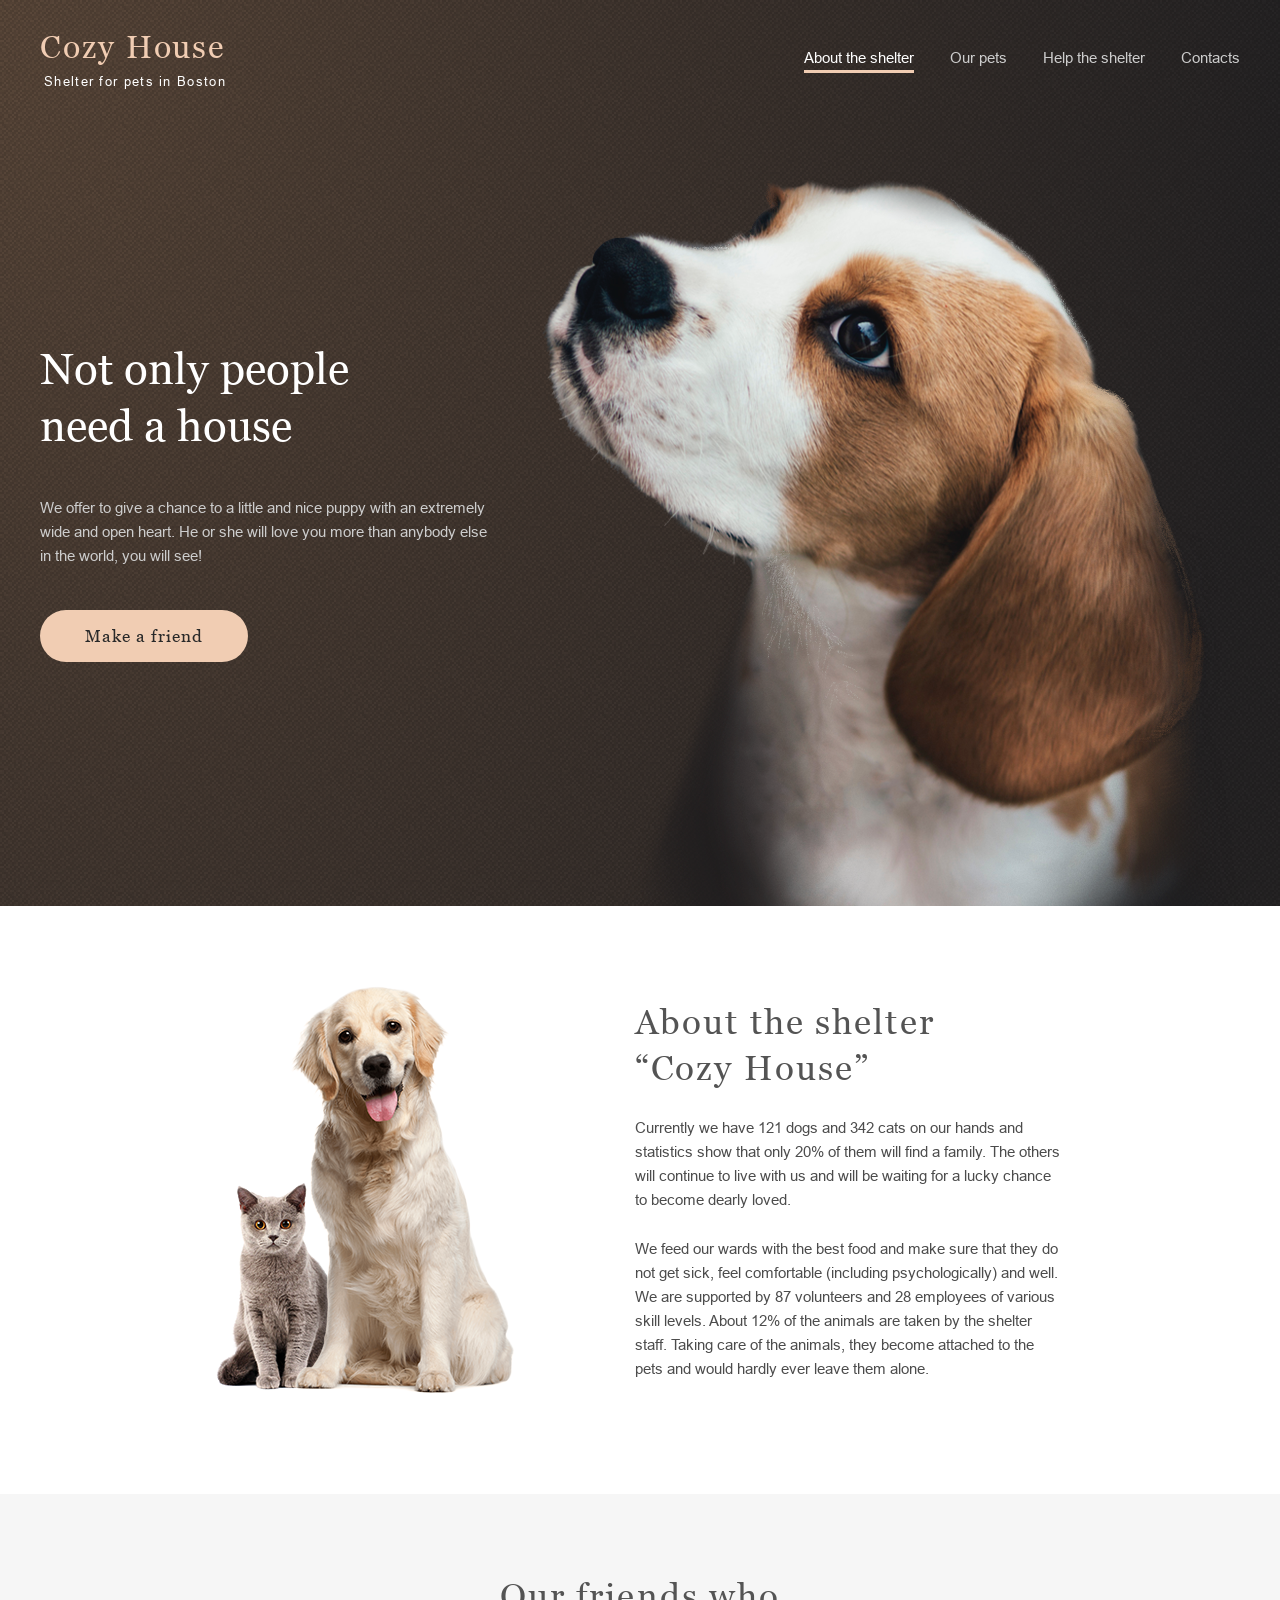
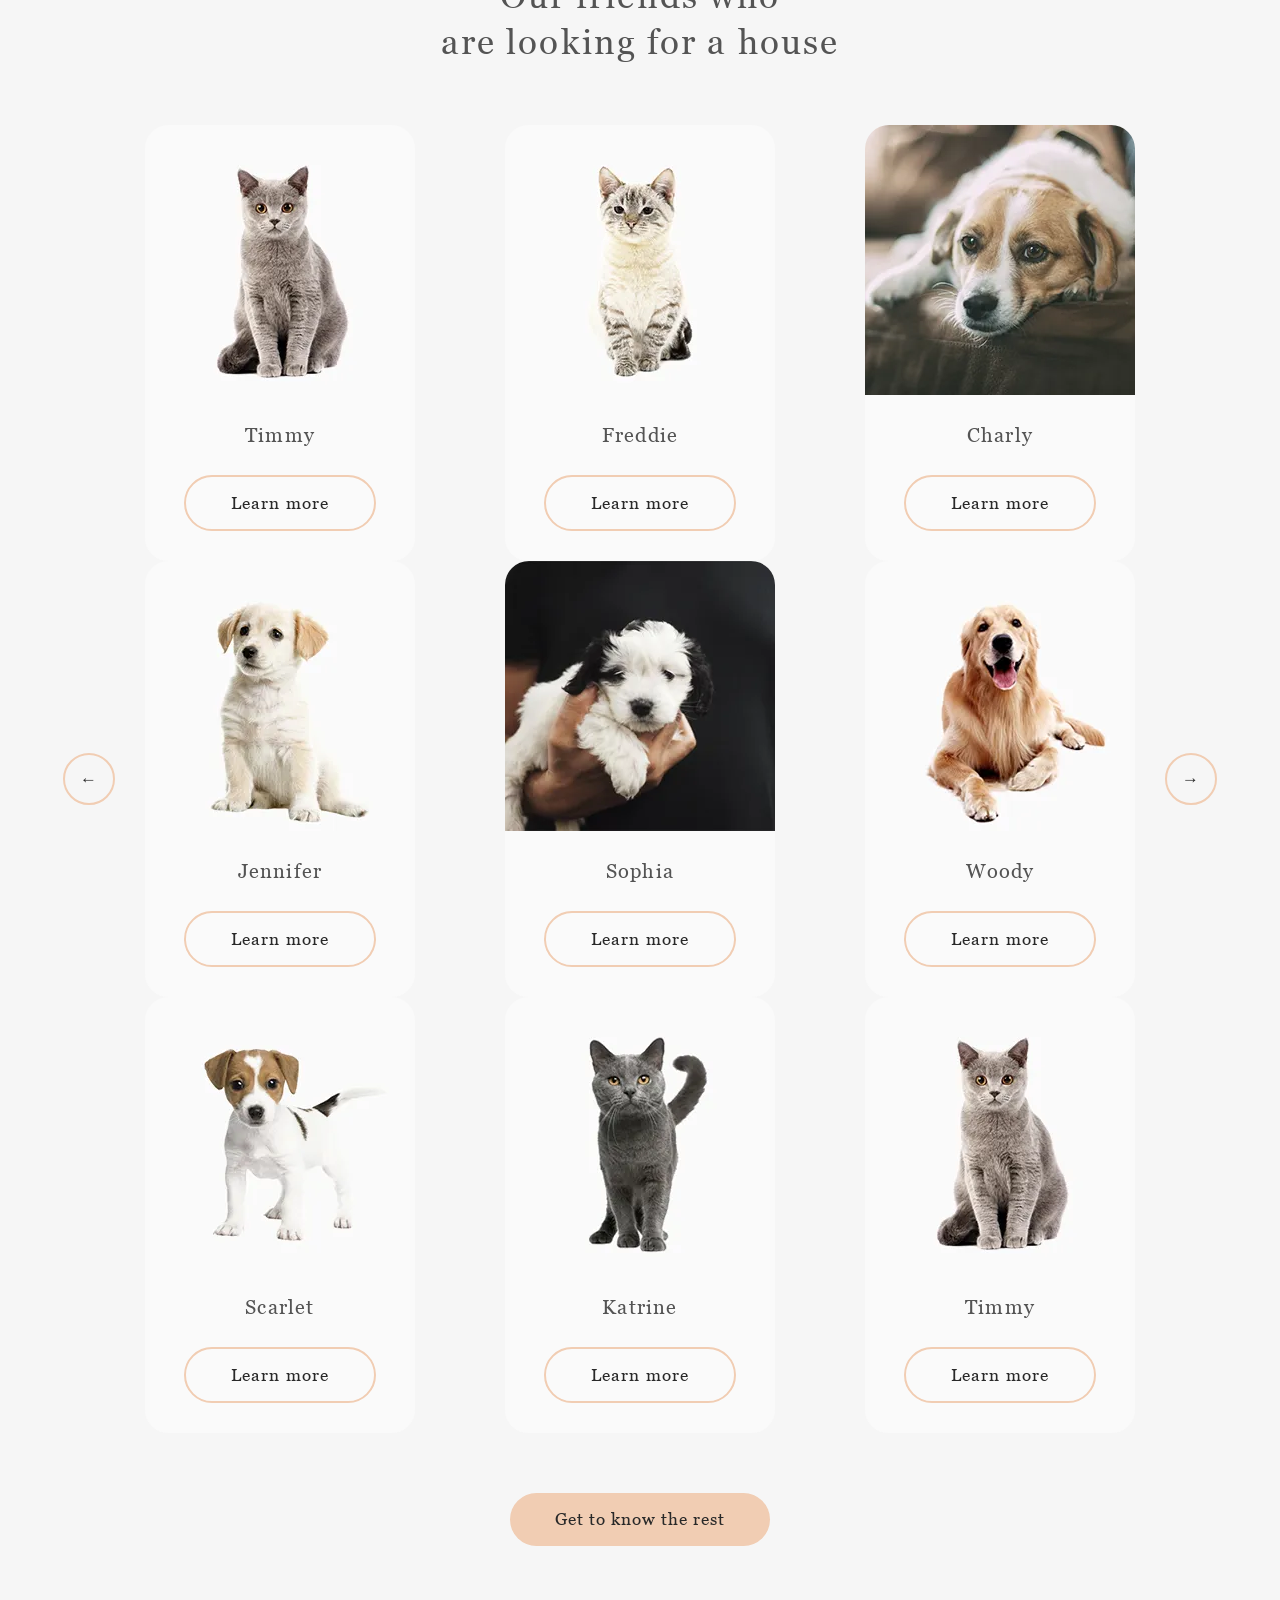
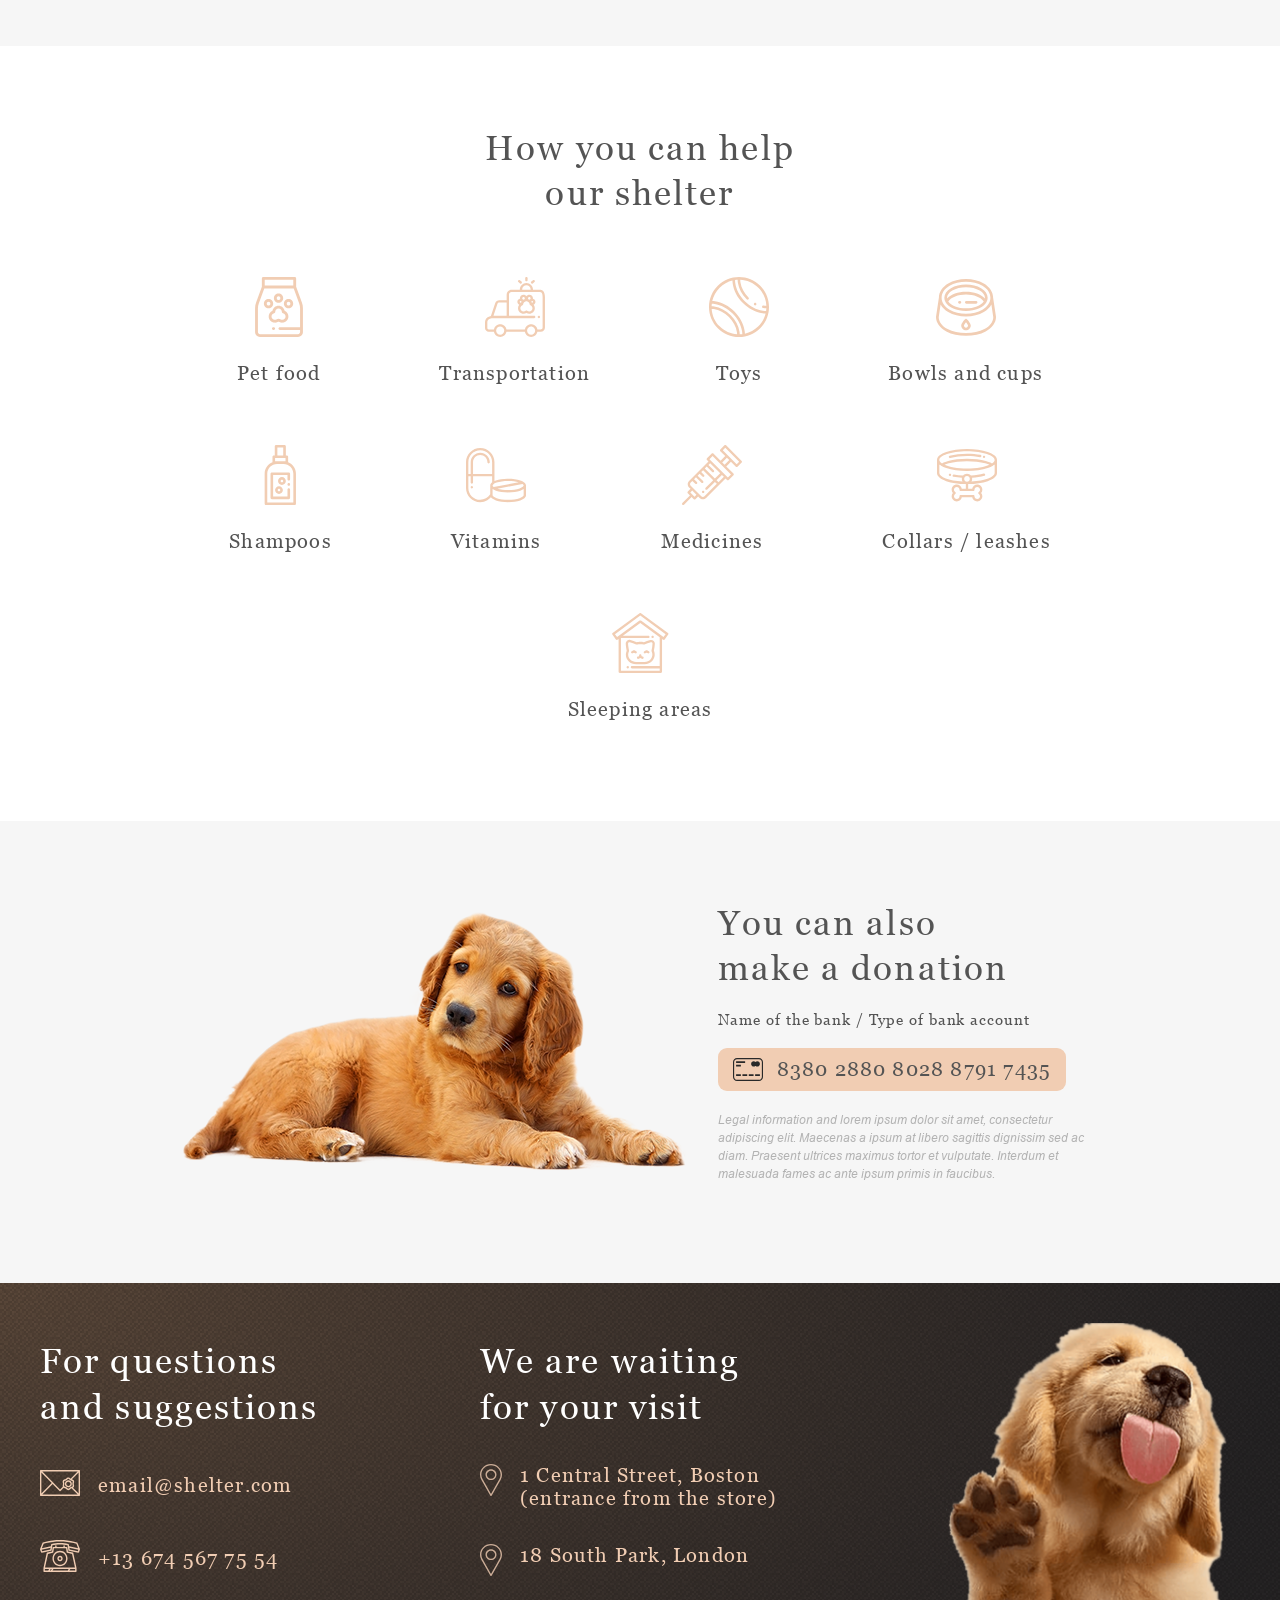
==== commit 71f7e54c: "feat: implement fallback to default pets, and initial rendering logic (Fri Jun 2026-06-26 21:15:55)" ====
--- a/Shelter/index.html
+++ b/Shelter/index.html
@@ -1,117 +1,137 @@
 <!doctype html>
 <html lang="en">
-    <head>
-        <meta charset="UTF-8" >
-        <meta name="viewport" content="width=device-width, initial-scale=1.0" >
-        <link rel="stylesheet" href="./assets/fonts/Georgia/stylesheet.css" >
-        <link rel="stylesheet" href="./assets/fonts/Arial/stylesheet.css" >
-        <link rel="icon" href="./assets/favicon.ico" type="image/x-icon" >
-        <link rel="stylesheet" href="./block/btn.css" >
-        <link rel="stylesheet" href="style.css" >
-        <link rel="stylesheet" href="./block/media.css" >
-        <title>Shelter</title>
-    </head>
-
-    <body class="page">
-        <div class="wrapper">
-            <header class="header">
+
+<head>
+    <meta charset="UTF-8">
+    <meta name="viewport" content="width=device-width, initial-scale=1.0">
+    <link rel="stylesheet" href="./assets/fonts/Georgia/stylesheet.css">
+    <link rel="stylesheet" href="./assets/fonts/Arial/stylesheet.css">
+    <link rel="icon" href="./assets/favicon.ico" type="image/x-icon">
+    <link rel="stylesheet" href="./block/btn.css">
+    <link rel="stylesheet" href="style.css">
+    <link rel="stylesheet" href="./block/media.css">
+    <title>Shelter</title>
+</head>
+
+<body class="page">
+    <div class="wrapper">
+        <header class="header">
+            <div class="container">
+                <!-- Header -->
+                <div class="header__inner">
+                    <a href="index.html" class="header__logo">
+                        <p class="logo__title">Cozy House</p>
+                        <p class="logo__subtitle">Shelter for pets in Boston</p>
+                    </a>
+
+                    <!-- Бургер меню -->
+                    <button class="header__burger burger" aria-label="Toggle menu">
+                        <span></span>
+                        <span></span>
+                        <span></span>
+                    </button>
+
+                    <div class="nav-overlay"></div>
+
+                    <!-- End Бургер меню -->
+
+                    <nav class="header__nav" id="main-menu">
+                        <ul class="header-nav__list">
+                            <li class="header-nav__item">
+                                <span class="header-nav__link header-nav__link--active">About the shelter</span>
+                            </li>
+                            <li class="header-nav__item">
+                                <a href="pets.html" class="header-nav__link">Our pets</a>
+                            </li>
+                            <li class="header-nav__item">
+                                <a href="#help" class="header-nav__link">Help the shelter</a>
+                            </li>
+                            <li class="header-nav__item">
+                                <a href="#contacts" class="header-nav__link">Contacts</a>
+                            </li>
+                        </ul>
+                    </nav>
+                </div>
+            </div>
+
+            <!-- Section Not-Only -->
+            <section class="not-only">
+                <div class="not-only__inner container">
+                    <div class="not-only__info">
+                        <h1 class="not-only__title">Not only people need a house</h1>
+                        <p class="not-only__subtitle">
+                            We offer to give a chance to a little and nice puppy with an extremely wide and open
+                            heart. He or she will love you more than anybody else in the world, you will see!
+                        </p>
+                        <div class="not-only__button">
+                            <a href="#friends" class="btn btn--primary" title="Make a friend">Make a friend</a>
+                        </div>
+                    </div>
+                    <div class="not-only__image">
+                        <img src="./assets/images/start-screen-puppy.png" alt="Puppy looking at viewer">
+                    </div>
+                </div>
+            </section>
+        </header>
+
+        <main>
+            <!-- Section About -->
+            <section class="about">
                 <div class="container">
-                    <!-- Header -->
-                    <div class="header__inner">
-                        <a href="index.html" class="header__logo">
-                            <p class="logo__title">Cozy House</p>
-                            <p class="logo__subtitle">Shelter for pets in Boston</p>
-                        </a>
-
-                        <!-- Бургер меню -->
-                        <button class="header__burger burger" aria-label="Toggle menu">
-                            <span></span>
-                            <span></span>
-                            <span></span>
-                        </button>
-
-                         <div class="nav-overlay"></div>
-
-                        <!-- End Бургер меню -->
-
-                        <nav class="header__nav" id="main-menu">
-                            <ul class="header-nav__list">
-                                <li class="header-nav__item">
-                                    <span class="header-nav__link header-nav__link--active">About the shelter</span>
-                                </li>
-                                <li class="header-nav__item">
-                                    <a href="pets.html" class="header-nav__link">Our pets</a>
-                                </li>
-                                <li class="header-nav__item">
-                                    <a href="#help" class="header-nav__link">Help the shelter</a>
-                                </li>
-                                <li class="header-nav__item">
-                                    <a href="#contacts" class="header-nav__link">Contacts</a>
-                                </li>
-                            </ul>
-                        </nav>
-                    </div>
-                </div>
-
-                <!-- Section Not-Only -->
-                <section class="not-only">
-                    <div class="not-only__inner container">
-                        <div class="not-only__info">
-                            <h1 class="not-only__title">Not only people need a house</h1>
-                            <p class="not-only__subtitle">
-                                We offer to give a chance to a little and nice puppy with an extremely wide and open
-                                heart. He or she will love you more than anybody else in the world, you will see!
+                    <div class="about__inner inner">
+                        <div class="about__image">
+                            <img src="./assets/images/about-pets.png" alt="About pets">
+                        </div>
+                        <div class="about__info">
+                            <h2 class="about__title title">About the shelter “Cozy House”</h2>
+                            <p class="about__text">
+                                Currently we have 121 dogs and 342 cats on our hands and statistics show that only
+                                20% of them will find a family. The others will continue to live with us and will be
+                                waiting for a lucky chance to become dearly loved.
                             </p>
-                            <div class="not-only__button">
-                                <a href="#friends" class="btn btn--primary" title="Make a friend">Make a friend</a>
-                            </div>
-                        </div>
-                        <div class="not-only__image">
-                            <img src="./assets/images/start-screen-puppy.png" alt="Puppy looking at viewer" >
-                        </div>
-                    </div>
-                </section>
-            </header>
-
-            <main>
-                <!-- Section About -->
-                <section class="about">
-                    <div class="container">
-                        <div class="about__inner inner">
-                            <div class="about__image">
-                                <img src="./assets/images/about-pets.png" alt="About pets" >
-                            </div>
-                            <div class="about__info">
-                                <h2 class="about__title title">About the shelter “Cozy House”</h2>
-                                <p class="about__text">
-                                    Currently we have 121 dogs and 342 cats on our hands and statistics show that only
-                                    20% of them will find a family. The others will continue to live with us and will be
-                                    waiting for a lucky chance to become dearly loved.
-                                </p>
-                                <p class="about__text">
-                                    We feed our wards with the best food and make sure that they do not get sick, feel
-                                    comfortable (including psychologically) and well. We are supported by 87 volunteers
-                                    and 28 employees of various skill levels. About 12% of the animals are taken by the
-                                    shelter staff. Taking care of the animals, they become attached to the pets and
-                                    would hardly ever leave them alone.
-                                </p>
-                            </div>
-                        </div>
-                    </div>
-                </section>
-
-                <!-- Section Our Friends -->
-                <section class="section--color">
-                    <div class="container">
-                        <div class="our-friends__container inner" id="friends">
-                            <h2 class="our-friends__title title">Our friends who <br >are looking for a house</h2>
-
-                            <div class="our-friends__slider">
+                            <p class="about__text">
+                                We feed our wards with the best food and make sure that they do not get sick, feel
+                                comfortable (including psychologically) and well. We are supported by 87 volunteers
+                                and 28 employees of various skill levels. About 12% of the animals are taken by the
+                                shelter staff. Taking care of the animals, they become attached to the pets and
+                                would hardly ever leave them alone.
+                            </p>
+                        </div>
+                    </div>
+                </div>
+            </section>
+
+            <!-- Section Our Friends -->
+            <section class="section--color">
+                <div class="container">
+                    <div class="our-friends__container inner" id="friends">
+                        <h2 class="our-friends__title title">Our friends who <br>are looking for a house</h2>
+
+                        <div class="our-friends__slider">
+                            <button class="btn btn--circle btn--circle-prev" aria-label="Previous page">
+                                &larr;
+                            </button>
+
+                            <div class="our-friends__slider-wrapper">
+                                <div class="slider" id="slider">
+                                    <div class="slider-item slider-prev" id="slider-prev"></div>
+                                    <div class="slider-item slider-current" id="slider-current"></div>
+                                    <div class="slider-item slider-next" id="slider-next"></div>
+                                </div>
+                            </div>
+
+                            <button class="btn btn--circle btn--circle-next" aria-label="Next page">&rarr;</button>
+                        </div>
+
+
+
+
+                        <!-- <div class="our-friends__slider">
                                 <button class="btn btn--circle btn--circle-prev" aria-label="Previous page">
                                     &larr;
-                                </button>
-                                <!-- <img src="./assets/images/svg/arrow_left.svg" alt="Previous"> -->
-
+                                </button> -->
+                        <!-- <img src="./assets/images/svg/arrow_left.svg" alt="Previous"> -->
+                        <!-- 
                                 <div class="slider-item">
                                     <article class="slider-item__content">
                                         <img
@@ -160,166 +180,138 @@
                                             </a>
                                         </div>
                                     </article>
-                                </div>
-
-                                <button class="btn btn--circle btn--circle-next" aria-label="Next page">&rarr;</button>
-                            </div>
-                            <!-- <div class="our-friends__button"> -->
-                            <a href="pets.html" class="btn btn--primary btn--position">Get to know the rest</a>
-                            <!-- </div> -->
-                        </div>
-                    </div>
-                </section>
-
-                <!-- section Help-->
-                <section id="help" class="help">
-                    <div class="container">
-                        <div class="help__body inner">
-                            <h3 class="help__title title">How you can help our shelter</h3>
-                            <div class="help__blocks">
-                                <div class="help__block">
-                                    <img src="./assets/images/svg/icon-pet-food.svg" alt="Pet food" class="help__img" >
-                                    <p class="help__subtitle">Pet food</p>
-                                </div>
-                                <div class="help__block">
-                                    <img
-                                        src="./assets/images/svg/transportation.svg"
-                                        alt="Transportation"
-                                        class="help__img"
-                                    >
-                                    <p class="help__subtitle">Transportation</p>
-                                </div>
-                                <div class="help__block">
-                                    <img src="./assets/images/svg/icon-toys.svg" alt="Toys" class="help__img" >
-                                    <p class="help__subtitle">Toys</p>
-                                </div>
-                                <div class="help__block">
-                                    <img
-                                        src="./assets/images/svg/icon-bowls-and-cups.svg"
-                                        alt="Bowls and cups"
-                                        class="help__img"
-                                    >
-                                    <p class="help__subtitle">Bowls and cups</p>
-                                </div>
-                                <div class="help__block">
-                                    <img src="./assets/images/svg/icon-shampoos.svg" alt="Shampoos" class="help__img" >
-                                    <p class="help__subtitle">Shampoos</p>
-                                </div>
-                                <div class="help__block">
-                                    <img src="./assets/images/svg/icon-vitamins.svg" alt="Vitamins" class="help__img" >
-                                    <p class="help__subtitle">Vitamins</p>
-                                </div>
-                                <div class="help__block">
-                                    <img
-                                        src="./assets/images/svg/icon-medicines.svg"
-                                        alt="Medicines"
-                                        class="help__img"
-                                    >
-                                    <p class="help__subtitle">Medicines</p>
-                                </div>
-                                <div class="help__block">
-                                    <img
-                                        src="./assets/images/svg/icon-collars-leashes.svg"
-                                        alt="Collars / leashes"
-                                        class="help__img"
-                                    >
-                                    <p class="help__subtitle">Collars / leashes</p>
-                                </div>
-                                <div class="help__block">
-                                    <img
-                                        src="./assets/images/svg/icon-sleeping-area.svg"
-                                        alt="Sleeping areas"
-                                        class="help__img"
-                                    >
-                                    <p class="help__subtitle">Sleeping areas</p>
-                                </div>
-                            </div>
-                        </div>
-                    </div>
-                </section>
-
-                <!-- Section In addition -->
-
-                <section class="section--color">
-                    <div class="container">
-                        <div class="in-addition inner">
-                            <div class="in-addition__image">
-                                <img
-                                    src="./assets/images/donation-dog.png"
-                                    alt="donation-dog"
-                                    class="in-addition__img"
-                                >
-                            </div>
-                            <div class="in-addition__content">
-                                <h3 class="in-addition__title title">You can also make a donation</h3>
-                                <p class="in-addition__subtitle">Name of the bank / Type of bank account</p>
-                                <a href="#" class="in-addition__card-number"> 8380 2880 8028 8791 7435 </a>
-                                <p class="in-addition__info">
-                                    Legal information and lorem ipsum dolor sit amet, consectetur adipiscing elit.
-                                    Maecenas a ipsum at libero sagittis dignissim sed ac diam. Praesent ultrices maximus
-                                    tortor et vulputate. Interdum et malesuada fames ac ante ipsum primis in faucibus.
-                                </p>
-                            </div>
-                        </div>
-                    </div>
-                </section>
-            </main>
-            <!-- Footer -->
-
-            <footer id="contacts" class="footer">
-                <div class="footer__container container">
-                    <div class="footer__grid">
-                        <!-- 1 колонка - Контакты -->
-                        <div class="footer__contacts">
-                            <h3 class="footer__title footer__title-first">For questions and suggestions</h3>
-                            <div class="footer__contact-item">
-                                <a
-                                    href="mailto:email@shelter.com"
-                                    class="footer__link footer__link--email"
-                                    target="_blank"
-                                >
-                                    email@shelter.com
-                                </a>
-                            </div>
-                            <div class="footer__contact-item">
-                                <a href="tel:+136745677554" class="footer__link footer__link--phone">
-                                    +13 674 567 75 54
-                                </a>
-                            </div>
-                        </div>
-
-                        <!-- 2 колонка - Адреса -->
-                        <div class="footer__locations">
-                            <h3 class="footer__title footer__title-second">We are waiting for your visit</h3>
-                            <div class="footer__address-item">
-                                <a
-                                    href="https://www.google.com/maps/place/%D0%A5%D1%80%D0%B0%D0%BC+%D0%A1%D0%B2%D1%8F%D1%82%D0%BE%D0%B3%D0%BE+%D0%A1%D0%B5%D0%BC%D0%B5%D0%B9%D1%81%D1%82%D0%B2%D0%B0/@41.4036339,2.1717809,17z/data=!3m1!4b1!4m6!3m5!1s0x12a4a2dcd83dfb93:0x9bd8aac21bc3c950!8m2!3d41.4036299!4d2.1743558!16zL20vMGc2bjM?entry=ttu"
-                                    class="footer__link footer__link--address footer__link--address-first"
-                                    target="_blank"
-                                >
-                                    1 Central Street, Boston (entrance from the store)
-                                </a>
-                            </div>
-                            <div class="footer__address-item">
-                                <a
-                                    href="https://www.google.com/maps/place/%D0%A5%D1%80%D0%B0%D0%BC+%D0%A1%D0%B2%D1%8F%D1%82%D0%BE%D0%B3%D0%BE+%D0%A1%D0%B5%D0%BC%D0%B5%D0%B9%D1%81%D1%82%D0%B2%D0%B0/@41.4036339,2.1717809,17z/data=!3m1!4b1!4m6!3m5!1s0x12a4a2dcd83dfb93:0x9bd8aac21bc3c950!8m2!3d41.4036299!4d2.1743558!16zL20vMGc2bjM?entry=ttu"
-                                    class="footer__link footer__link--address footer__link--address-second"
-                                    target="_blank"
-                                >
-                                    18 South Park, London
-                                </a>
-                            </div>
-                        </div>
-
-                        <!-- 3 колонка - Картинка -->
-                        <div class="footer__image">
-                            <img src="./assets/images/footer-puppy.png" alt="Footer puppy" class="footer__img" >
-                        </div>
-                    </div>
-                </div>
-            </footer>
-        </div>
-        <script src="index.js"></script>
-        <script src="./js/burger.js"></script>
-    </body>
-</html>
+                                </div> -->
+
+                        <!-- <button class="btn btn--circle btn--circle-next" aria-label="Next page">&rarr;</button>
+                                            </div> -->
+                        <!-- <div class="our-friends__button"> -->
+                        <a href="pets.html" class="btn btn--primary btn--position">Get to know the rest</a>
+                        <!-- </div> -->
+                    </div>
+                </div>
+            </section>
+
+            <!-- section Help-->
+            <section id="help" class="help">
+                <div class="container">
+                    <div class="help__body inner">
+                        <h3 class="help__title title">How you can help our shelter</h3>
+                        <div class="help__blocks">
+                            <div class="help__block">
+                                <img src="./assets/images/svg/icon-pet-food.svg" alt="Pet food" class="help__img">
+                                <p class="help__subtitle">Pet food</p>
+                            </div>
+                            <div class="help__block">
+                                <img src="./assets/images/svg/transportation.svg" alt="Transportation"
+                                    class="help__img">
+                                <p class="help__subtitle">Transportation</p>
+                            </div>
+                            <div class="help__block">
+                                <img src="./assets/images/svg/icon-toys.svg" alt="Toys" class="help__img">
+                                <p class="help__subtitle">Toys</p>
+                            </div>
+                            <div class="help__block">
+                                <img src="./assets/images/svg/icon-bowls-and-cups.svg" alt="Bowls and cups"
+                                    class="help__img">
+                                <p class="help__subtitle">Bowls and cups</p>
+                            </div>
+                            <div class="help__block">
+                                <img src="./assets/images/svg/icon-shampoos.svg" alt="Shampoos" class="help__img">
+                                <p class="help__subtitle">Shampoos</p>
+                            </div>
+                            <div class="help__block">
+                                <img src="./assets/images/svg/icon-vitamins.svg" alt="Vitamins" class="help__img">
+                                <p class="help__subtitle">Vitamins</p>
+                            </div>
+                            <div class="help__block">
+                                <img src="./assets/images/svg/icon-medicines.svg" alt="Medicines" class="help__img">
+                                <p class="help__subtitle">Medicines</p>
+                            </div>
+                            <div class="help__block">
+                                <img src="./assets/images/svg/icon-collars-leashes.svg" alt="Collars / leashes"
+                                    class="help__img">
+                                <p class="help__subtitle">Collars / leashes</p>
+                            </div>
+                            <div class="help__block">
+                                <img src="./assets/images/svg/icon-sleeping-area.svg" alt="Sleeping areas"
+                                    class="help__img">
+                                <p class="help__subtitle">Sleeping areas</p>
+                            </div>
+                        </div>
+                    </div>
+                </div>
+            </section>
+
+            <!-- Section In addition -->
+
+            <section class="section--color">
+                <div class="container">
+                    <div class="in-addition inner">
+                        <div class="in-addition__image">
+                            <img src="./assets/images/donation-dog.png" alt="donation-dog" class="in-addition__img">
+                        </div>
+                        <div class="in-addition__content">
+                            <h3 class="in-addition__title title">You can also make a donation</h3>
+                            <p class="in-addition__subtitle">Name of the bank / Type of bank account</p>
+                            <a href="#" class="in-addition__card-number"> 8380 2880 8028 8791 7435 </a>
+                            <p class="in-addition__info">
+                                Legal information and lorem ipsum dolor sit amet, consectetur adipiscing elit.
+                                Maecenas a ipsum at libero sagittis dignissim sed ac diam. Praesent ultrices maximus
+                                tortor et vulputate. Interdum et malesuada fames ac ante ipsum primis in faucibus.
+                            </p>
+                        </div>
+                    </div>
+                </div>
+            </section>
+        </main>
+        <!-- Footer -->
+
+        <footer id="contacts" class="footer">
+            <div class="footer__container container">
+                <div class="footer__grid">
+                    <!-- 1 колонка - Контакты -->
+                    <div class="footer__contacts">
+                        <h3 class="footer__title footer__title-first">For questions and suggestions</h3>
+                        <div class="footer__contact-item">
+                            <a href="mailto:email@shelter.com" class="footer__link footer__link--email" target="_blank">
+                                email@shelter.com
+                            </a>
+                        </div>
+                        <div class="footer__contact-item">
+                            <a href="tel:+136745677554" class="footer__link footer__link--phone">
+                                +13 674 567 75 54
+                            </a>
+                        </div>
+                    </div>
+
+                    <!-- 2 колонка - Адреса -->
+                    <div class="footer__locations">
+                        <h3 class="footer__title footer__title-second">We are waiting for your visit</h3>
+                        <div class="footer__address-item">
+                            <a href="https://www.google.com/maps/place/%D0%A5%D1%80%D0%B0%D0%BC+%D0%A1%D0%B2%D1%8F%D1%82%D0%BE%D0%B3%D0%BE+%D0%A1%D0%B5%D0%BC%D0%B5%D0%B9%D1%81%D1%82%D0%B2%D0%B0/@41.4036339,2.1717809,17z/data=!3m1!4b1!4m6!3m5!1s0x12a4a2dcd83dfb93:0x9bd8aac21bc3c950!8m2!3d41.4036299!4d2.1743558!16zL20vMGc2bjM?entry=ttu"
+                                class="footer__link footer__link--address footer__link--address-first" target="_blank">
+                                1 Central Street, Boston (entrance from the store)
+                            </a>
+                        </div>
+                        <div class="footer__address-item">
+                            <a href="https://www.google.com/maps/place/%D0%A5%D1%80%D0%B0%D0%BC+%D0%A1%D0%B2%D1%8F%D1%82%D0%BE%D0%B3%D0%BE+%D0%A1%D0%B5%D0%BC%D0%B5%D0%B9%D1%81%D1%82%D0%B2%D0%B0/@41.4036339,2.1717809,17z/data=!3m1!4b1!4m6!3m5!1s0x12a4a2dcd83dfb93:0x9bd8aac21bc3c950!8m2!3d41.4036299!4d2.1743558!16zL20vMGc2bjM?entry=ttu"
+                                class="footer__link footer__link--address footer__link--address-second" target="_blank">
+                                18 South Park, London
+                            </a>
+                        </div>
+                    </div>
+
+                    <!-- 3 колонка - Картинка -->
+                    <div class="footer__image">
+                        <img src="./assets/images/footer-puppy.png" alt="Footer puppy" class="footer__img">
+                    </div>
+                </div>
+            </div>
+        </footer>
+    </div>
+    <script src="index.js"></script>
+    <script src="./js/burger.js"></script>
+    <script src="./js/slider.js"></script>
+</body>
+
+</html>
--- a/Shelter/block/media.css
+++ b/Shelter/block/media.css
@@ -235,11 +235,15 @@
         cursor: pointer;
         padding: 0;
         align-self: center;
-        z-index: 9999;
+        z-index: 10002;
         position: relative;
-        margin-left: auto;
-        margin-right: 10px;
-    }
+        right: 5px;
+
+    }
+
+.pets-page .header__burger.active span {
+    background: var(--color-primary);
+}
 
     .header__burger span {
         display: block;
@@ -274,32 +278,59 @@
         height: 100vh;
         background-color: #292929;
         transition: right 0.3s ease;
-        z-index: 9998;
+        z-index: 10000;
         overflow-y: auto;
         padding-top: 80px;
     }
 
     .header__nav.active {
         right: 0;
+    }
+    
+ /* Overlay */
+    .nav-overlay {
+        position: fixed;
+        top: 0;
+        left: 0;
+        width: 100%;
+        height: 100%;
+        background-color: rgba(0, 0, 0, 0.5);
+        z-index: 9999;
+        opacity: 0;
+        visibility: hidden;
+        transition: opacity 0.3s ease, visibility 0.3s ease;
+    }
+
+    .nav-overlay.active {
+        opacity: 1;
+        visibility: visible;
     }
 
     .header-nav__list {
         display: flex;
         flex-direction: column;
-        padding: 20px;
-        row-gap: 20px;
-    }
-
+        margin: 0;
+        align-items: center;
+        width: 320px;
+        padding: 170px 0px 0px 0px;
+        row-gap: 40px;
+    }
+
+   .pets-page .header-nav__link {
+        color: var(--color-gray-light);
+    }
+    
     .header-nav__link {
-        padding: 10px 0;
+        font-size: 32px;
         text-align: center;
         color: var(--color-gray-light);
     }
-
+    .pets-page .header-nav__link,
     .header-nav__link:hover {
-        color: var(--color-light);
-    }
-
+        color: var(color-gray-light);
+    }
+
+    .pets-page .header-nav__link--active,
     .header-nav__link--active {
         border-bottom: 3px solid var(--color-primary);
         color: var(--color-white);
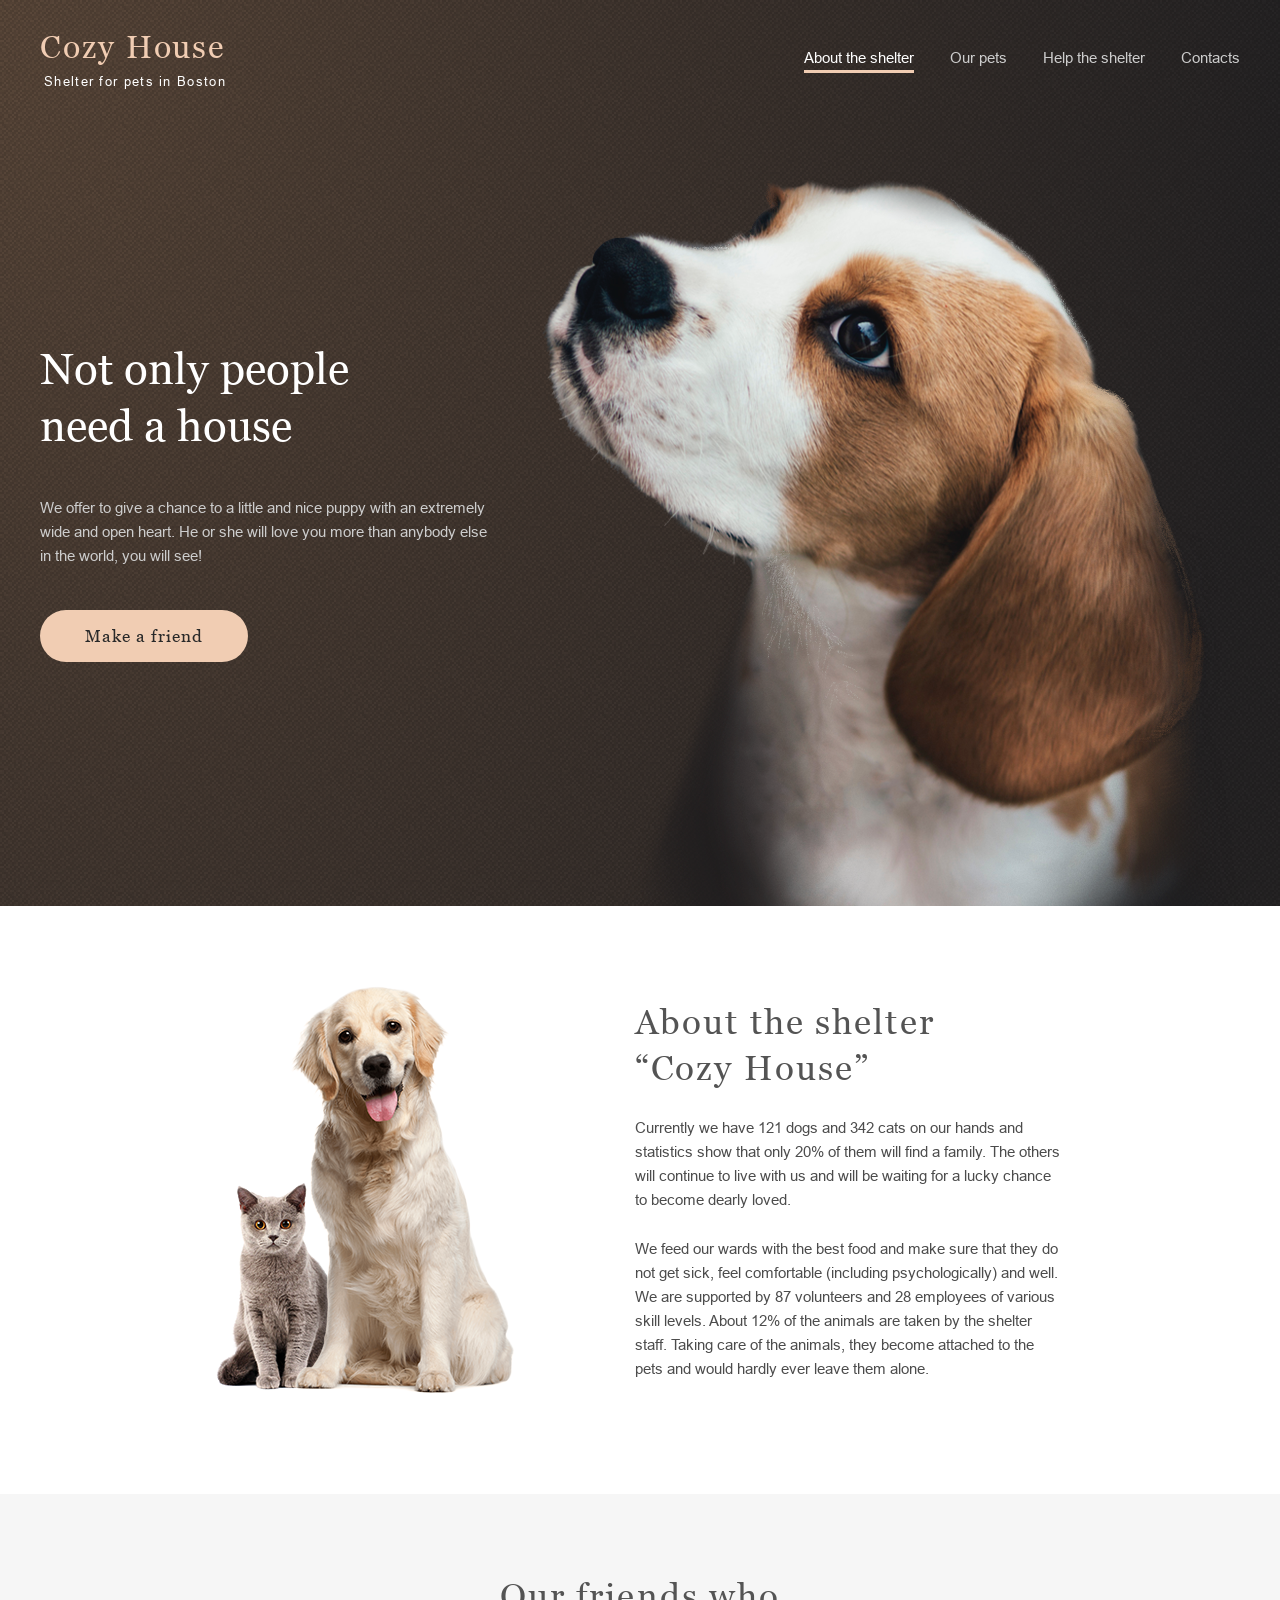
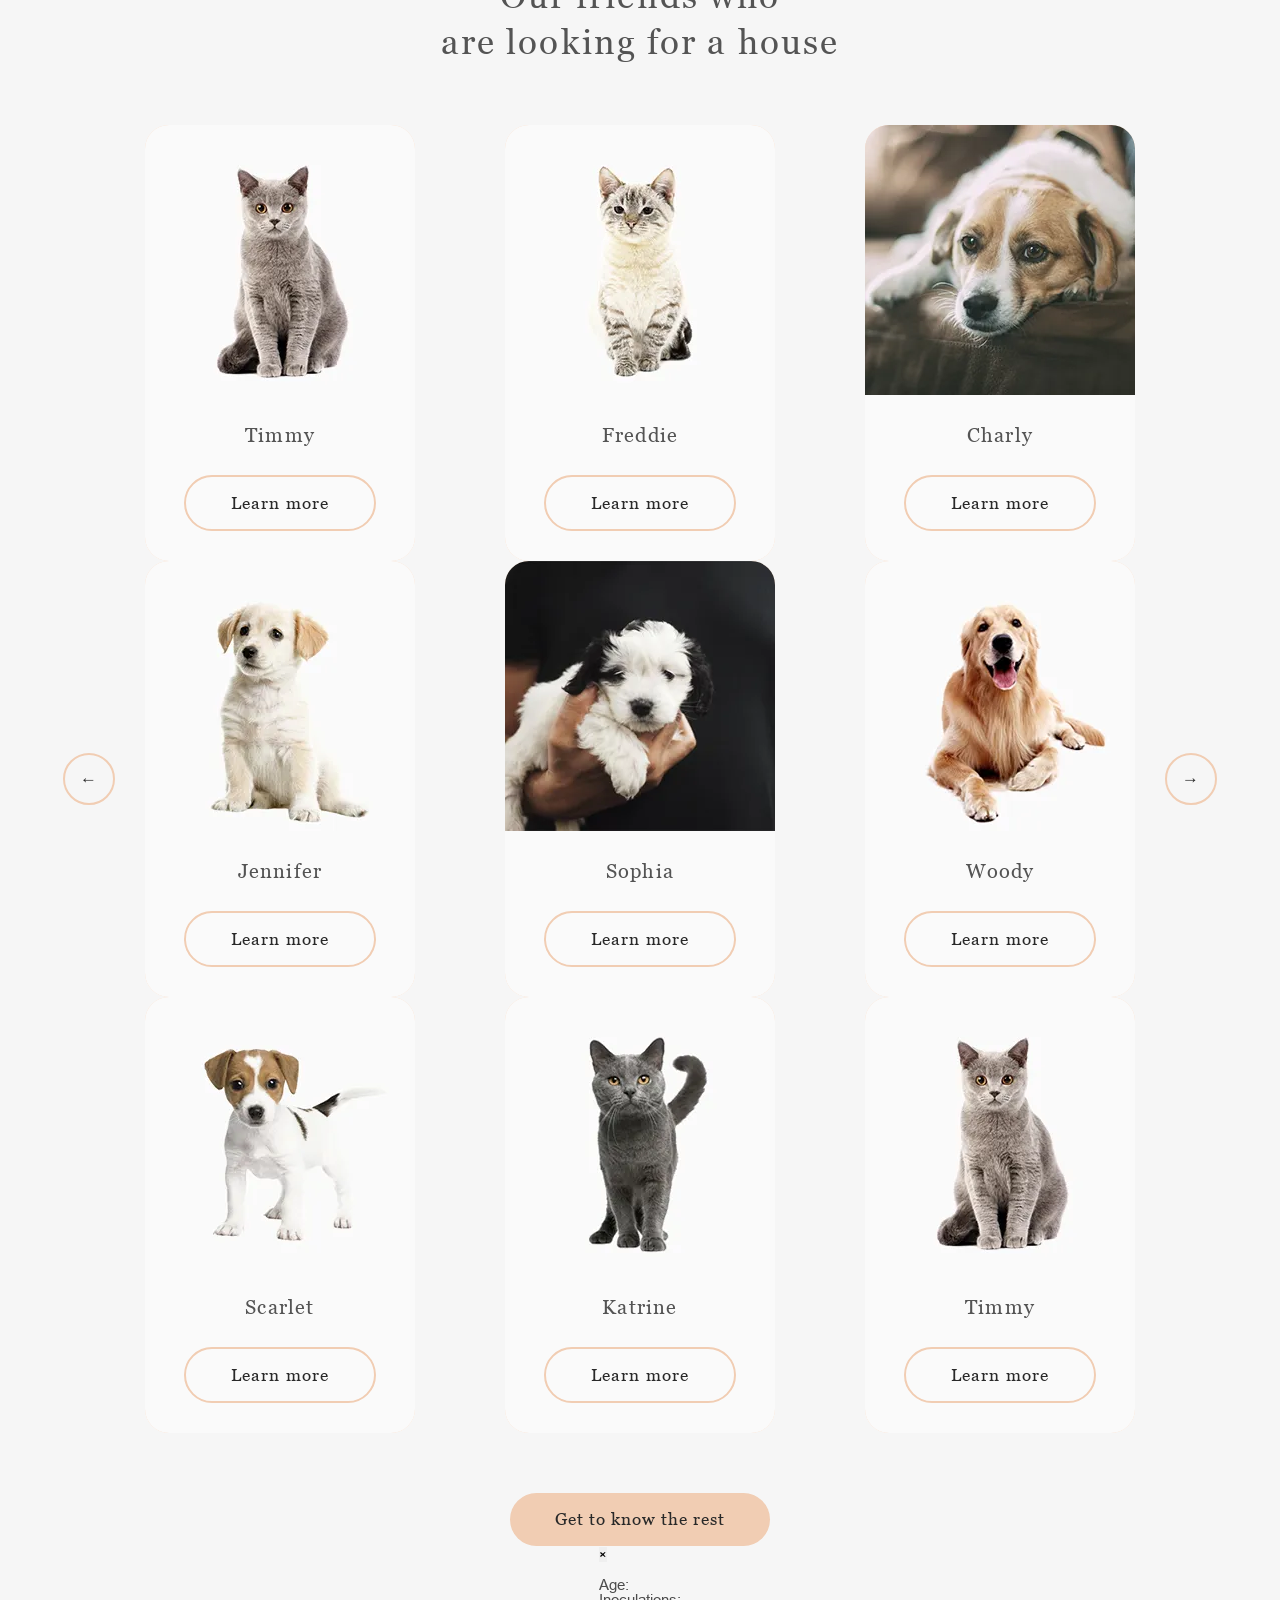
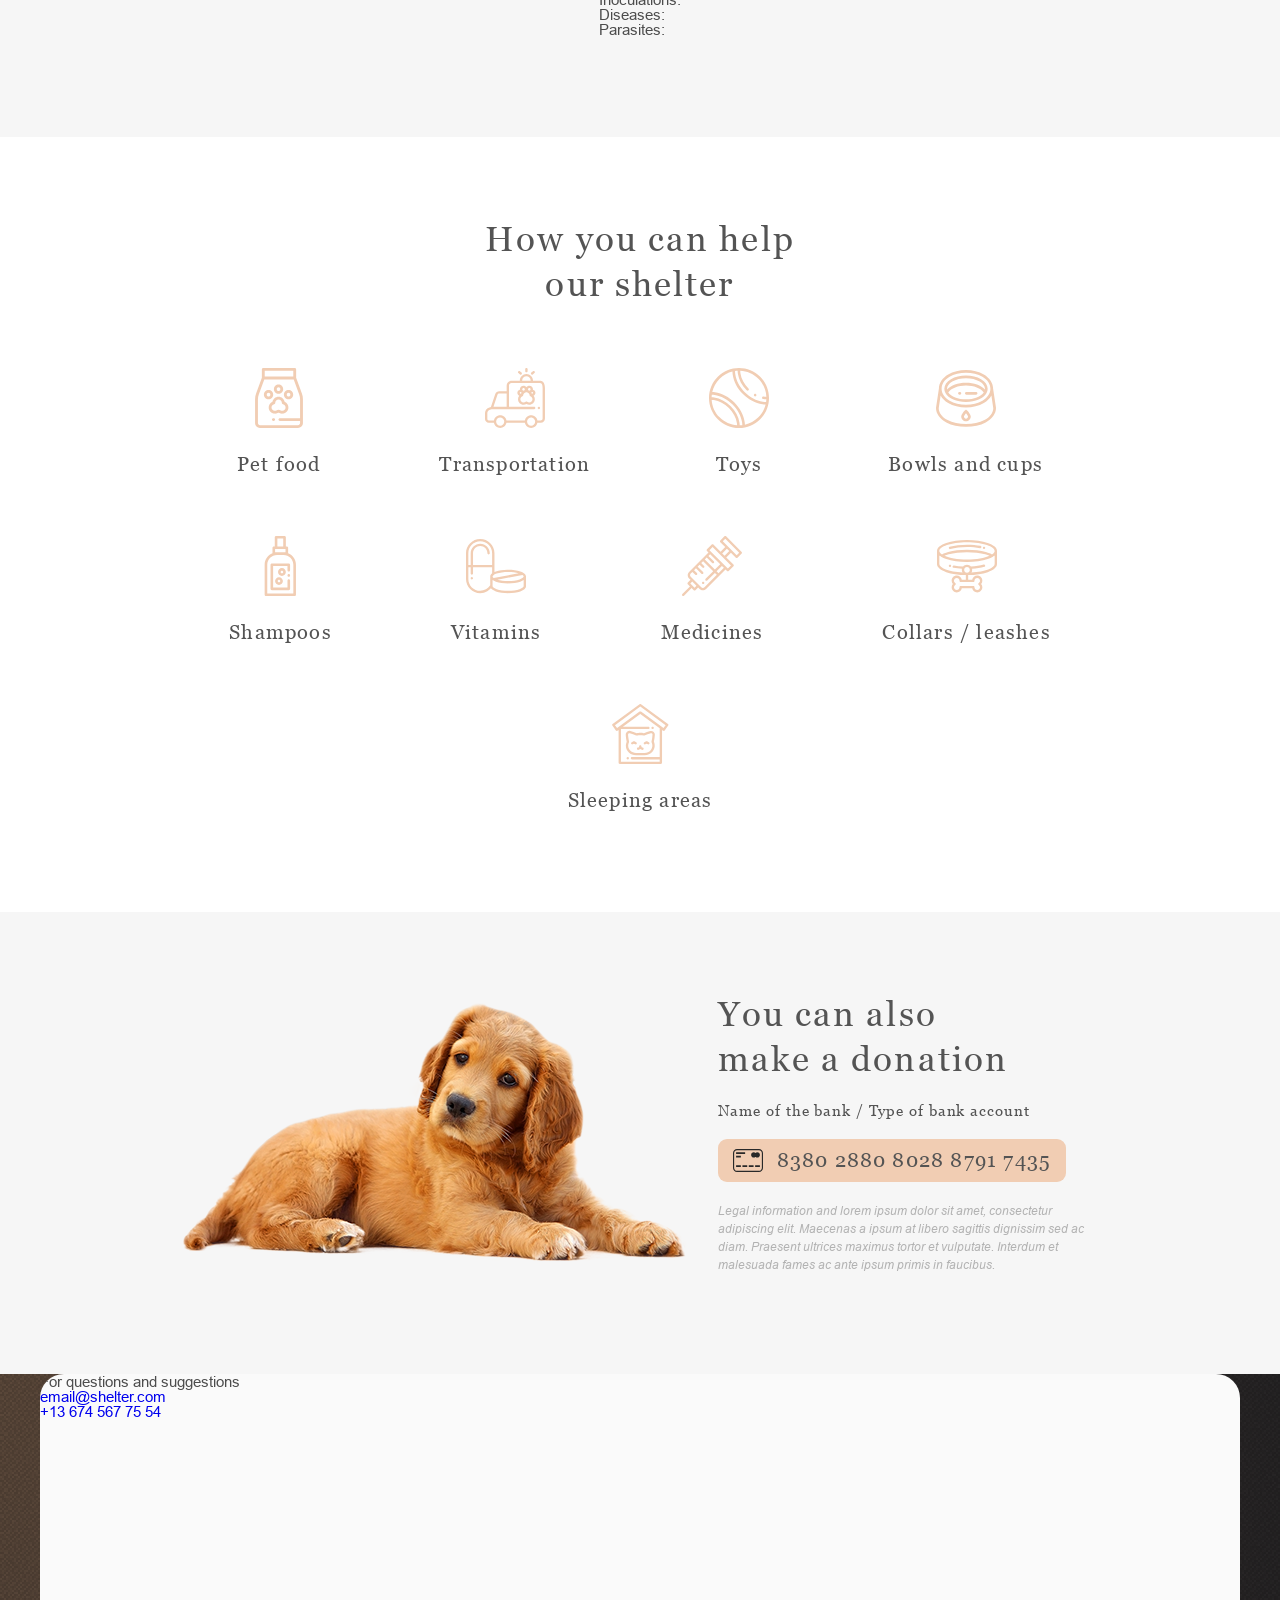
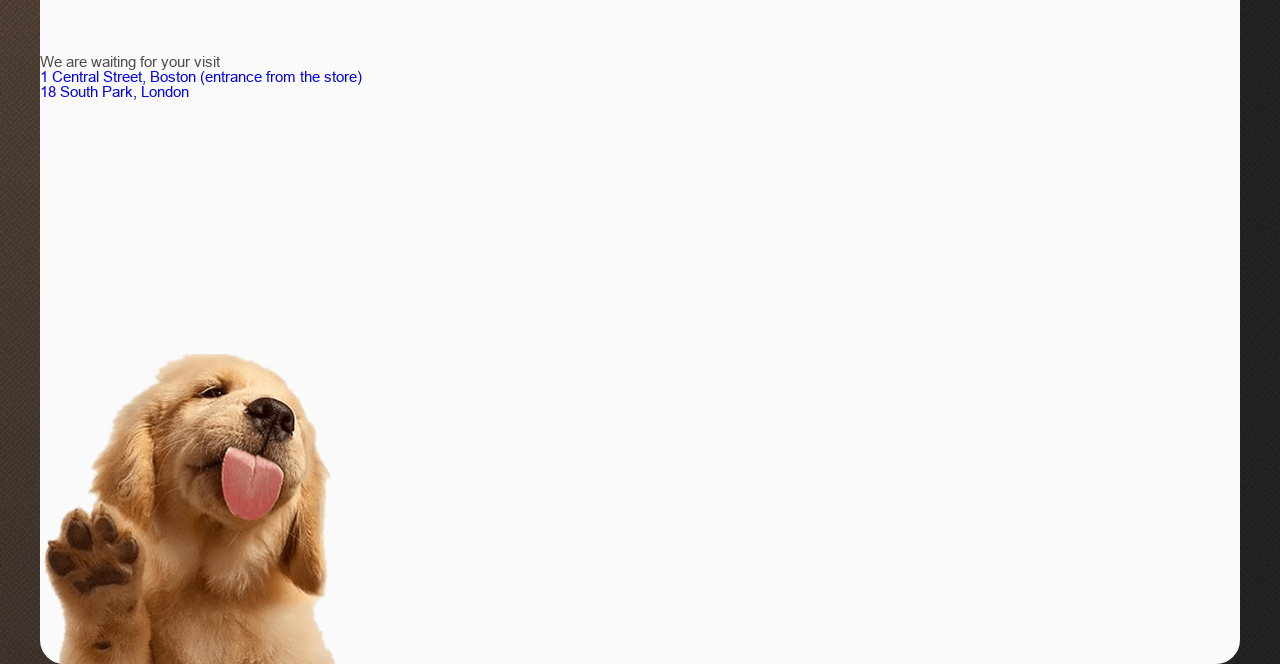
==== commit 78727408: "feat: add popup modal with HTML and CSS (Fri Jun 2026-06-26 22:39:06)" ====
--- a/Shelter/index.html
+++ b/Shelter/index.html
@@ -187,6 +187,42 @@
                         <!-- <div class="our-friends__button"> -->
                         <a href="pets.html" class="btn btn--primary btn--position">Get to know the rest</a>
                         <!-- </div> -->
+
+<div class="pets-popup" id="petsPopup">
+                                <div class="pets-popup__overlay"></div>
+                                <div class="pets-popup__inner">
+                                    <button class="pets-popup__close" aria-label="Close">&times;</button>
+                                    <div class="pets-popup__body">
+                                        <img class="pets-popup__img" src="" alt="">
+                                        <div class="pets-popup__info">
+                                            <h2 class="pets-popup__name"></h2>
+                                            <p class="pets-popup__details"></p>
+                                            <p class="pets-popup__description"></p>
+                                            <ul class="pets-popup__health">
+                                                <li class="pets-popup__item">
+                                                    <span class="pets-popup__title">Age:</span>
+                                                    <span class="pets-popup__value"></span>
+                                                </li>
+                                                <li class="pets-popup__item">
+                                                    <span class="pets-popup__title">Inoculations:</span>
+                                                    <span class="pets-popup__value"></span>
+                                                </li>
+                                                <li class="pets-popup__item">
+                                                    <span class="pets-popup__title">Diseases:</span>
+                                                    <span class="pets-popup__value"></span>
+                                                </li>
+                                                <li class="pets-popup__item">
+                                                    <span class="pets-popup__title">Parasites:</span>
+                                                    <span class="pets-popup__value"></span>
+                                                </li>
+                                            </ul>
+                                        </div>
+                                    </div>
+                                </div>
+                            </div>
+
+
+
                     </div>
                 </div>
             </section>
--- a/Shelter/style.css
+++ b/Shelter/style.css
@@ -444,6 +444,16 @@
     color: var(--color-gray-secondary);
 }
 .in-addition__card-number:hover {
+    max-width: 100%;
+}
+
+.slider-item__content {
+    flex: 1 1 270px;
+    max-width: 270px;
+    min-width: 240px;
+    background-color: transparent;
+    border-radius: 24px;
+    transition: background-color 0.3s ease;
     cursor: pointer;
     background-color: var(--color-primary-light);
 }
@@ -478,6 +488,10 @@
     justify-content: space-between;
     align-items: flex-start;
     column-gap: 160px;
+    flex-direction: column;
+    background-color: var(--color-light);
+    border-radius: 24px;
+    overflow: hidden;
 }
 
 /* columns general */
@@ -494,6 +508,8 @@
 .footer__image {
     flex: 0 0 auto;
     max-width: 300px;
+.slider-item__img {
+    border-radius: 9px 9px 0 0;
     width: 100%;
 }
 
@@ -548,9 +564,12 @@
 .footer__link--address {
     font-weight: 400;
     background: transparent;
+    aspect-ratio: 1 / 1;
+    object-fit: cover;
     display: block;
     position: relative;
     padding-left: 40px;
+    transition: background-color 0.3s ease;
 }
 
 .footer__link--address-second {
@@ -594,6 +613,298 @@
 .footer__link--email,
 .footer__link--phone {
     display: inline-flex;
+.card-info {
+    display: flex;
+    flex-direction: column;
+    align-items: center;
+    row-gap: 45px;
+    justify-content: space-between;
+    padding: 30px 15px 30px;
+    background-color: var(--color-light);
+    transition: background-color 0.3s ease;
+    flex-grow: 1;
+    text-align: center;
+}
+
+/* address items need link to occupy full width */
+.footer__address-item {
+    margin-bottom: 28px;
+.pets-card__name {
+    font-family: var(--font-family);
+    font-size: 20px;
+    font-weight: 400;
+    letter-spacing: 0.06em;
+    color: var(--color-gray-secondary);
+    pointer-events: none;
+    text-align: center;
+    margin-bottom: 30px;
+}
+
+/* image styling */
+.footer__img {
+.slider-item__content:hover {
+    background-color: var(--color-white);
+    box-shadow: 0 2px 35px 14px rgba(13, 13, 13, 0.04);
+    cursor: pointer;
+}
+
+.slider-item__content:hover .card-info {
+    background-color: var(--color-white);
+}
+
+.slider-item__content:hover .btn--secondary {
+    background-color: var(--color-primary);
+}
+
+/* section Help */
+.help__body {
+    display: flex;
+    flex-direction: column;
+    align-items: center;
+}
+
+.help__title {
+    margin-bottom: 60px;
+    max-width: 318px;
+    text-align: center;
+}
+
+.help__blocks {
+    display: flex;
+    flex-wrap: wrap;
+    column-gap: 119px;
+    justify-content: center;
+    text-align: center;
+    row-gap: 60px;
+    padding: 0 87px;
+}
+.help__block {
+    flex-shrink: 1;
+    display: flex;
+    flex-direction: column;
+    align-items: center;
+    row-gap: 25px;
+}
+.help__img {
+    width: 60px;
+    height: 60px;
+}
+.help__subtitle {
+    font-family: var(--font-family);
+    font-weight: 400;
+    font-size: 20px;
+    line-height: 115%;
+    letter-spacing: 0.06em;
+    text-align: center;
+    color: var(--color-gray-secondary);
+}
+
+/* Section In addition */
+.in-addition {
+    display: flex;
+    flex-wrap: nowrap;
+    justify-content: center;
+    align-items: center;
+    gap: 30px;
+    margin: 0 auto;
+    max-width: 915px;
+}
+
+.in-addition__image {
+    flex: 0 0 auto;
+    width: 100%;
+    max-width: 505px;
+    height: auto;
+    display: block;
+    object-fit: contain;
+    max-height: 300px;
+    margin-top: 40px;
+    min-width: 0;
+}
+
+.in-addition__content {
+    flex: 1;
+    min-width: 380px;
+}
+
+.in-addition__title {
+    max-width: 300px;
+    margin-bottom: 20px;
+}
+
+.in-addition__subtitle {
+    font-family: var(--font-family);
+    font-weight: 400;
+    line-height: 110%;
+    letter-spacing: 0.06em;
+    color: var(--color-gray-secondary);
+    margin-bottom: 20px;
+}
+.in-addition__card-number {
+    position: relative;
+    max-width: 349px;
+    margin-bottom: 20px;
+    padding: 10px 15px 10px 59px;
+    border-radius: 9px;
+    font-family: var(--font-family);
+    font-weight: 400;
+    font-size: 20px;
+    line-height: 115%;
+    letter-spacing: 0.06em;
+    background: var(--color-primary);
+    color: var(--color-gray-secondary);
+}
+.in-addition__card-number:hover {
+    cursor: pointer;
+    background-color: var(--color-primary-light);
+}
+
+.in-addition__card-number::before {
+    content: '';
+    position: absolute;
+    width: 33px;
+    height: 23px;
+    background: url(./assets/images/svg/credit-card.svg) 0 0 no-repeat;
+    left: 15px;
+    top: 10px;
+}
+.in-addition__info {
+    max-width: 380px;
+    font-style: italic;
+    font-weight: 400;
+    font-size: 12px;
+    line-height: 150%;
+    color: var(--color-gray-muted);
+}
+
+/* Footer */
+.footer {
+    background:
+        url('./assets/dark-bg-texture@2x.png'), radial-gradient(100% 215.42% at 0% 0%, #5b483a 0%, #262425 100%);
+}
+
+.footer__grid {
+    display: flex;
+    flex-wrap: wrap;
+    justify-content: space-between;
+    align-items: flex-start;
+    column-gap: 160px;
+}
+
+/* columns general */
+.footer__contacts {
+    flex: 1 1 280px;
+    min-width: 220px;
+}
+
+.footer__locations {
+    flex: 0 1 300px;
+    min-width: 220px;
+}
+
+.footer__image {
+    flex: 0 0 auto;
+    max-width: 300px;
+    width: 100%;
+}
+
+/* titles & text */
+.footer__title {
+    font-family: var(--font-family);
+    color: var(--color-white);
+    font-size: 35px;
+    font-weight: 400;
+    line-height: 130%;
+    letter-spacing: 0.06em;
+    margin: 56px 0 40px 0;
+    max-width: 279px;
+}
+
+
+.footer__contact-item,
+.footer__address-item {
+    margin-bottom: 38px;
+}
+
+.footer__link {
+    font-family: var(--font-family);
+    font-weight: 400;
+    font-size: 20px;
+    line-height: 1.15;
+    letter-spacing: 0.06em;
+    text-decoration: none;
+    color: var(--color-primary);
+    transition: color 0.3s ease;
+    display: inline-flex;
+    align-items: center;
+    gap: 10px;
+    flex-wrap: wrap;
+}
+
+.footer__link--email,
+.footer__link--phone {
+    color: var(--color-primary);
+    font-weight: 500;
+    background: transparent;
+    border-bottom: 1px solid transparent;
+}
+
+.footer__link--email:hover,
+.footer__link--phone:hover,
+.footer__link--address:hover {
+    border-bottom-color: #2c4c3e;
+}
+
+/* addresses - like clickable maps */
+.footer__link--address {
+    font-weight: 400;
+    background: transparent;
+    display: block;
+    position: relative;
+    padding-left: 40px;
+}
+
+.footer__link--address-second {
+    display: block;
+    position: relative;
+    top: 0;
+}
+
+.footer__link--address-first {
+    display: block;
+    position: relative;
+    top: -6px;
+}
+
+/* subtle pseudo-icons for address */
+.footer__link--address::before {
+    content: url('./assets/images/svg/icon-marker.svg');
+    position: absolute;
+    left: 0;
+    top: 0;
+    font-size: 18px;
+    opacity: 0.8;
+}
+
+/* adjust spacing for icons consistency */
+.footer__link--email::before {
+    content: url('./assets/images/svg/mail.svg');
+    margin-right: 8px;
+    font-size: 18px;
+    display: inline-block;
+}
+
+.footer__link--phone::before {
+    content: url('./assets/images/svg/phone.svg');
+    margin-right: 8px;
+    font-size: 18px;
+    display: inline-block;
+}
+
+/* remove extra pseudo from email/phone if we use before */
+.footer__link--email,
+.footer__link--phone {
+    display: inline-flex;
     align-items: center;
     row-gap: 45px;
 }
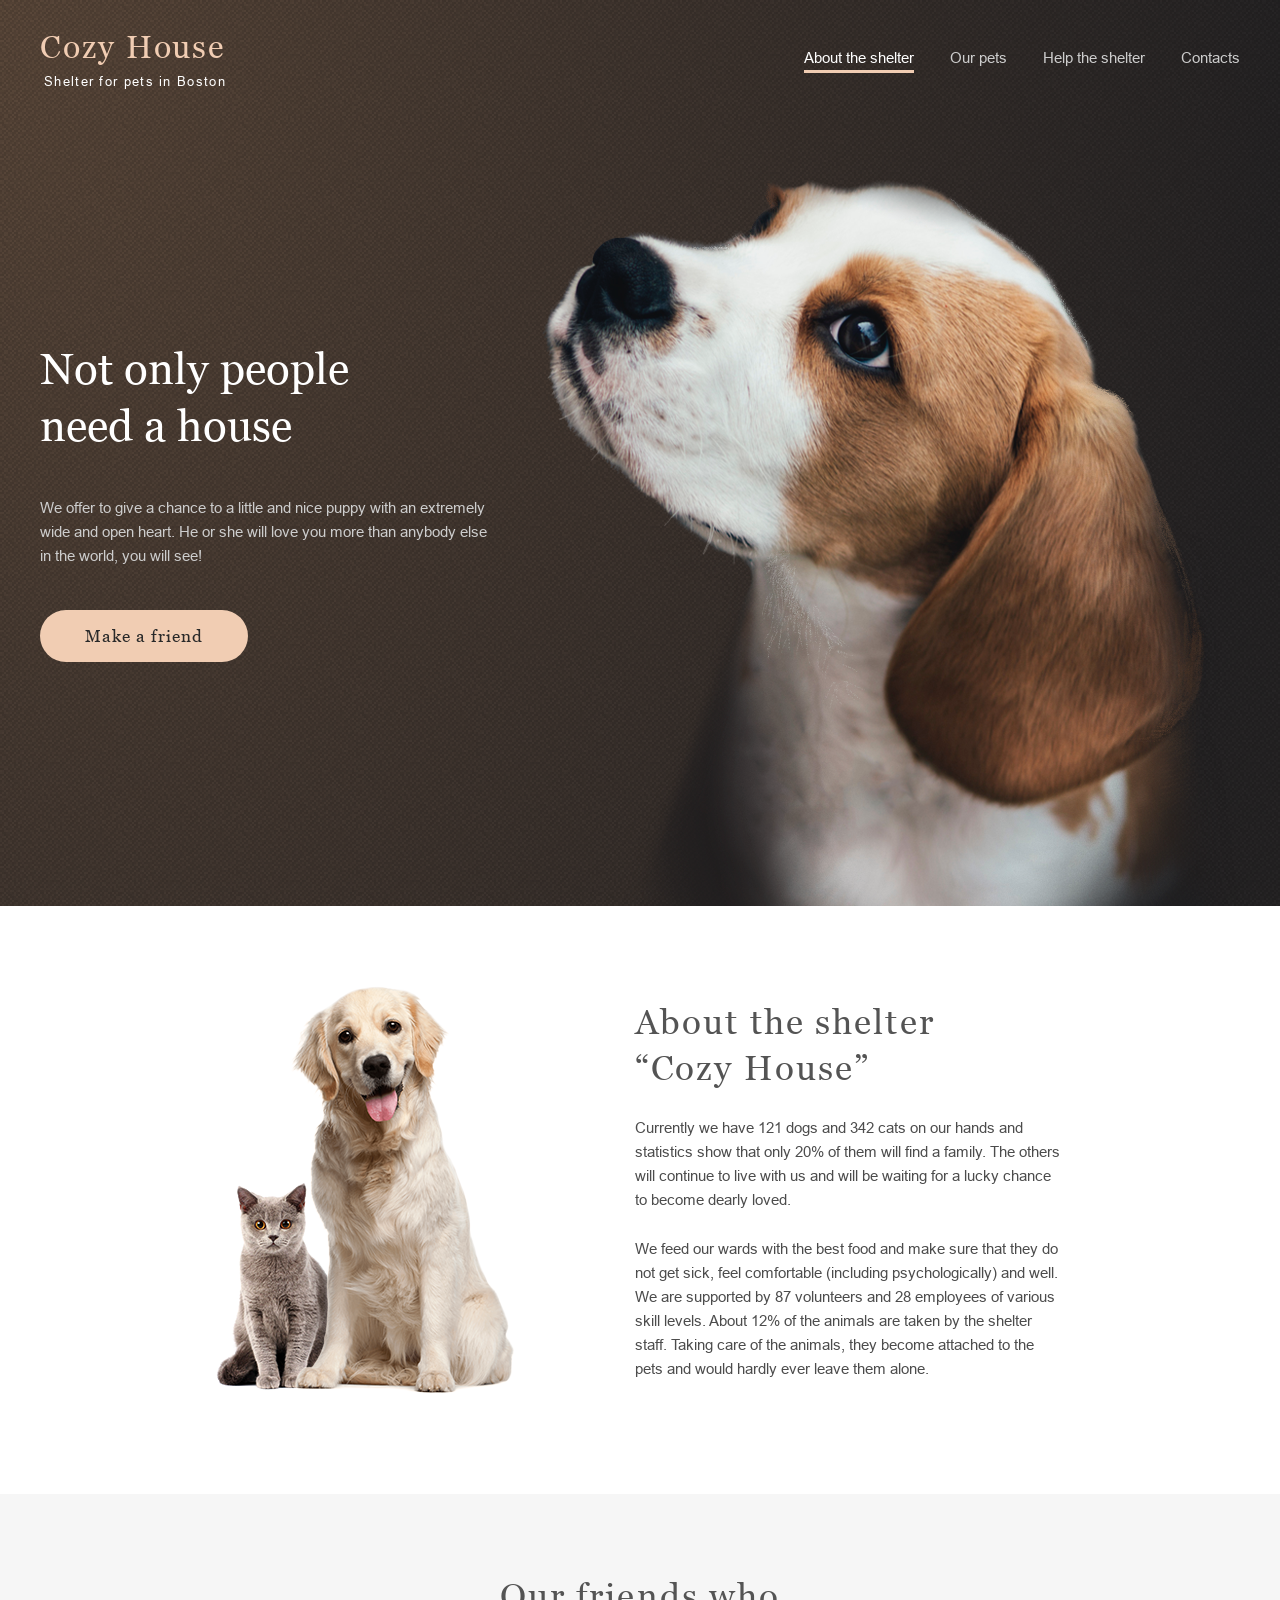
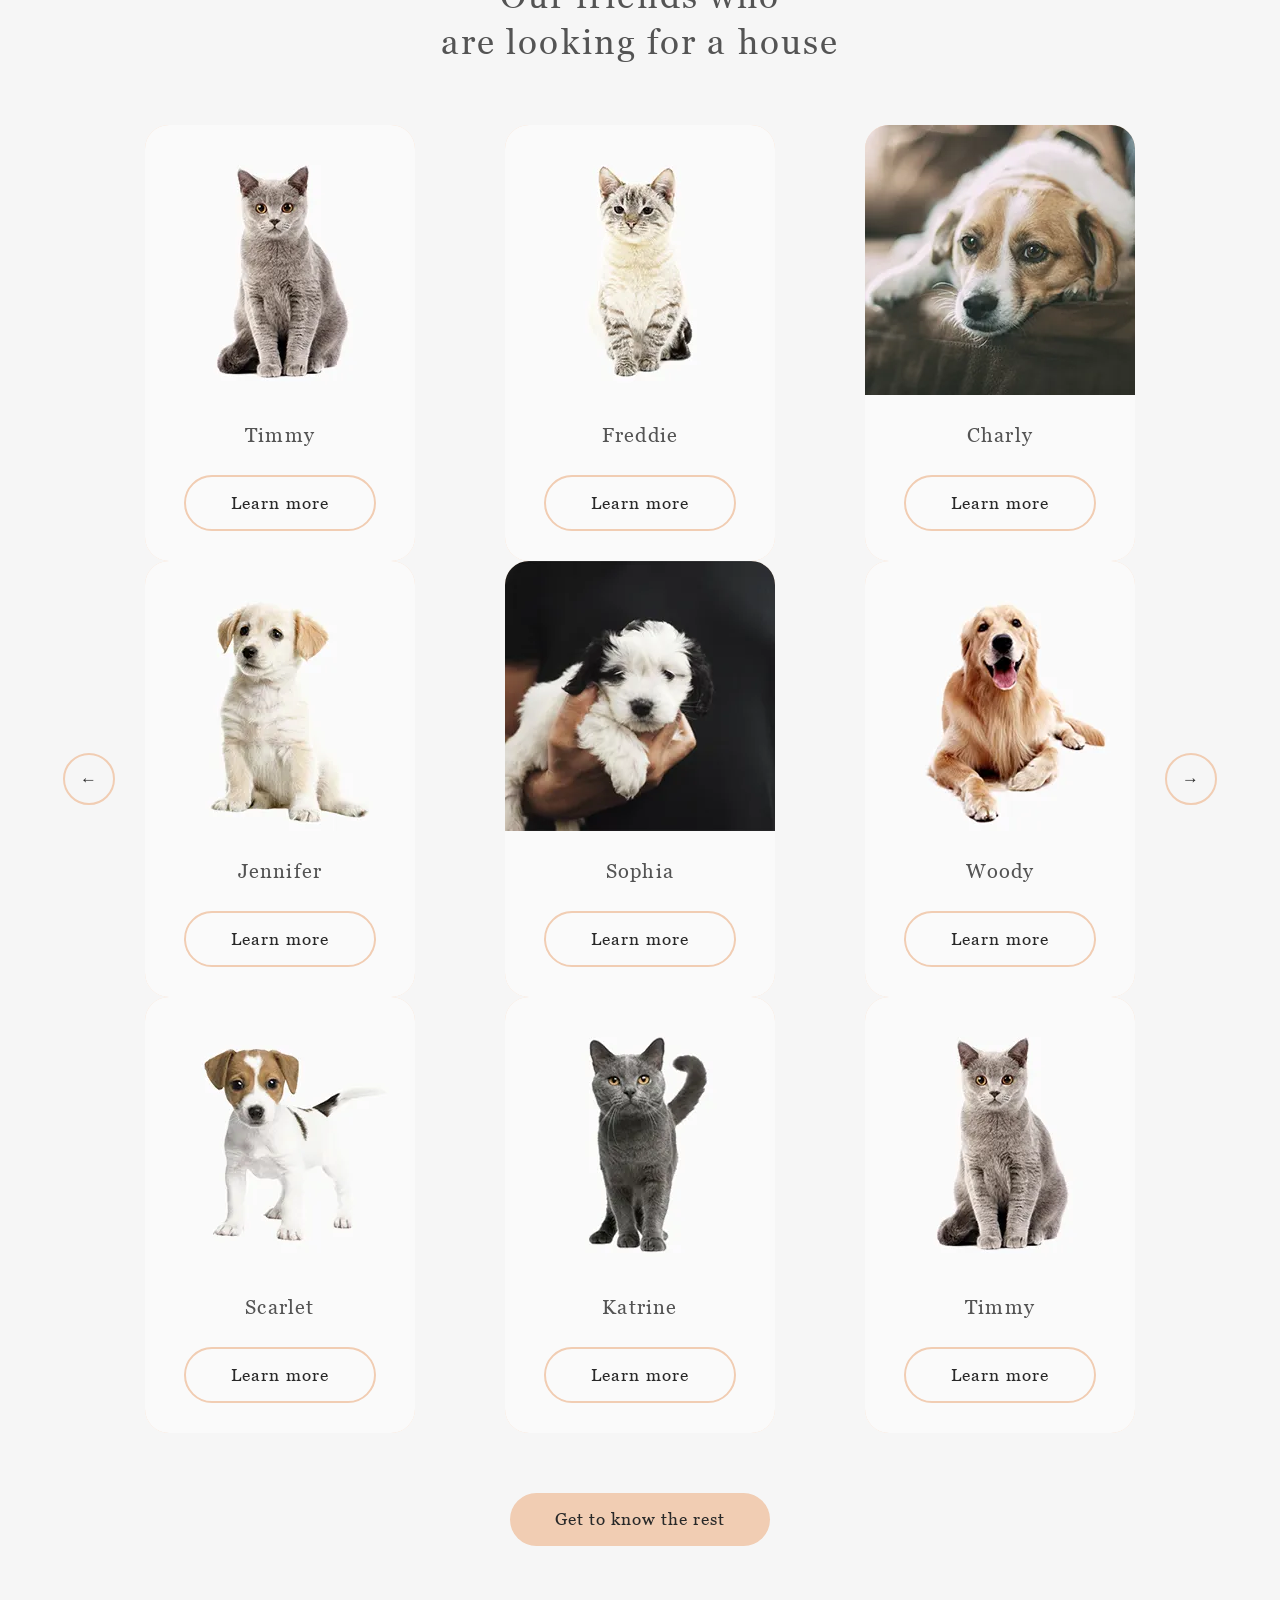
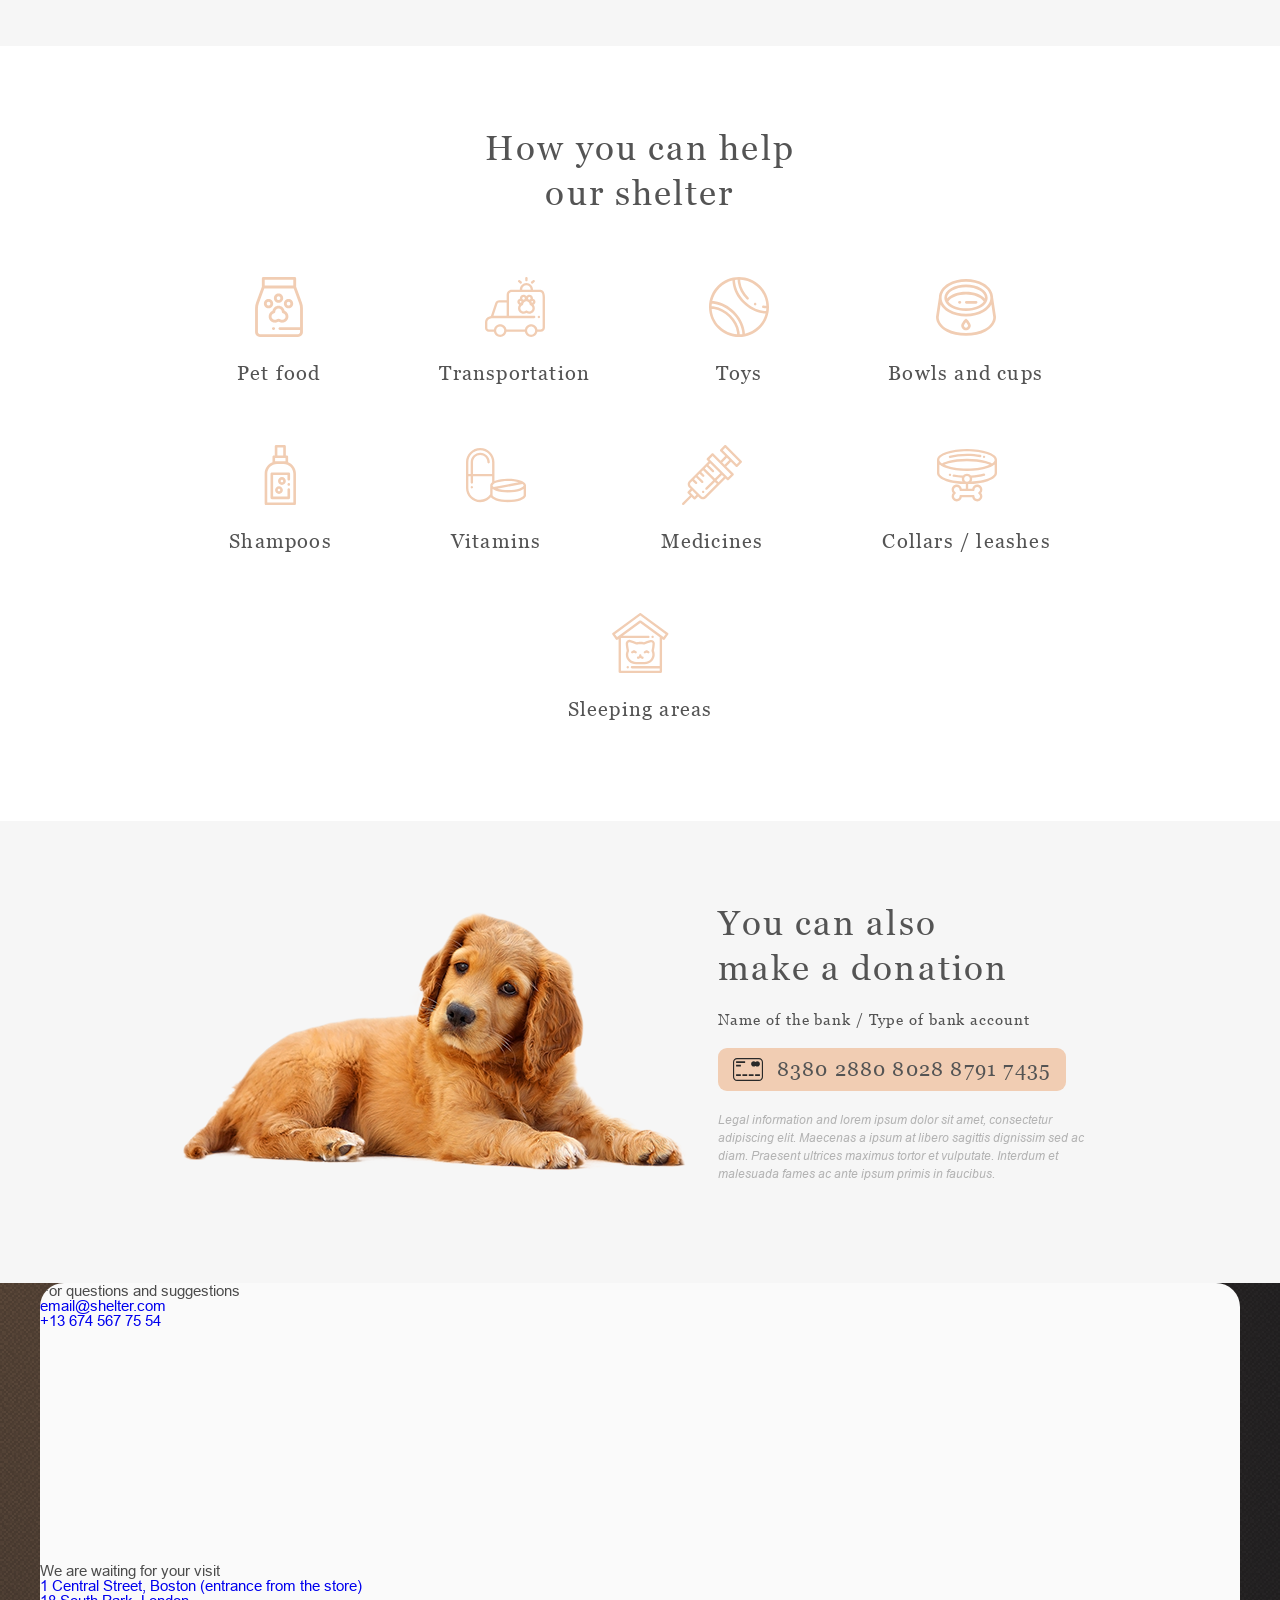
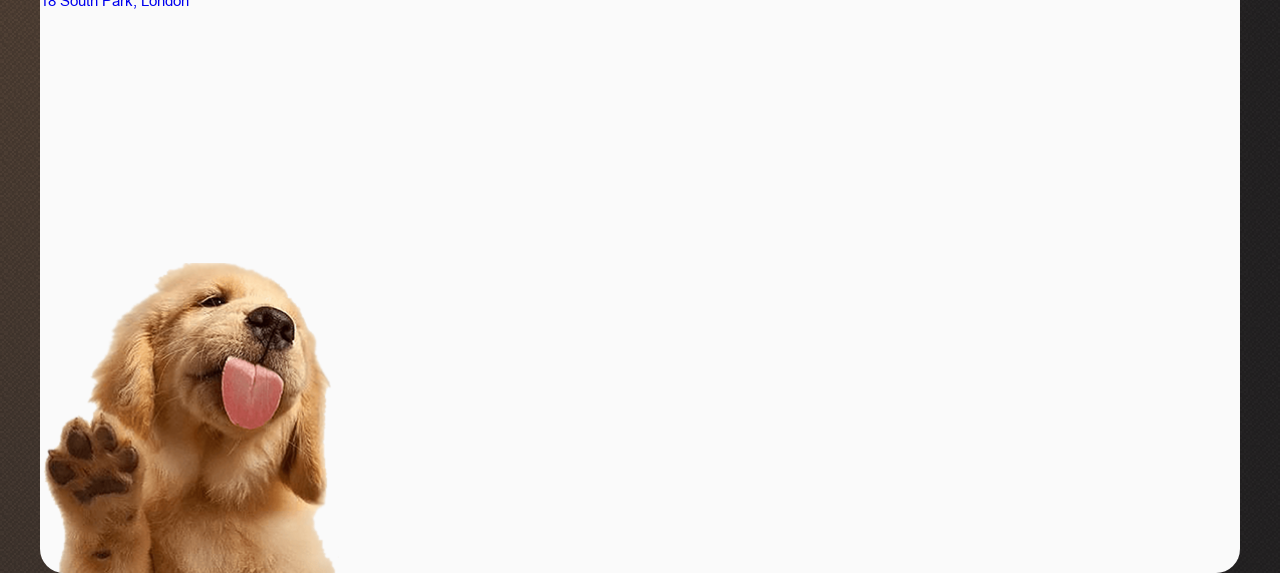
==== commit 4732e4dd: "refactor: clean up and organize index.html code (Fri Jun 2026-06-26 22:44:10)" ====
--- a/Shelter/index.html
+++ b/Shelter/index.html
@@ -1,194 +1,132 @@
 <!doctype html>
 <html lang="en">
-
-<head>
-    <meta charset="UTF-8">
-    <meta name="viewport" content="width=device-width, initial-scale=1.0">
-    <link rel="stylesheet" href="./assets/fonts/Georgia/stylesheet.css">
-    <link rel="stylesheet" href="./assets/fonts/Arial/stylesheet.css">
-    <link rel="icon" href="./assets/favicon.ico" type="image/x-icon">
-    <link rel="stylesheet" href="./block/btn.css">
-    <link rel="stylesheet" href="style.css">
-    <link rel="stylesheet" href="./block/media.css">
-    <title>Shelter</title>
-</head>
-
-<body class="page">
-    <div class="wrapper">
-        <header class="header">
-            <div class="container">
-                <!-- Header -->
-                <div class="header__inner">
-                    <a href="index.html" class="header__logo">
-                        <p class="logo__title">Cozy House</p>
-                        <p class="logo__subtitle">Shelter for pets in Boston</p>
-                    </a>
-
-                    <!-- Бургер меню -->
-                    <button class="header__burger burger" aria-label="Toggle menu">
-                        <span></span>
-                        <span></span>
-                        <span></span>
-                    </button>
-
-                    <div class="nav-overlay"></div>
-
-                    <!-- End Бургер меню -->
-
-                    <nav class="header__nav" id="main-menu">
-                        <ul class="header-nav__list">
-                            <li class="header-nav__item">
-                                <span class="header-nav__link header-nav__link--active">About the shelter</span>
-                            </li>
-                            <li class="header-nav__item">
-                                <a href="pets.html" class="header-nav__link">Our pets</a>
-                            </li>
-                            <li class="header-nav__item">
-                                <a href="#help" class="header-nav__link">Help the shelter</a>
-                            </li>
-                            <li class="header-nav__item">
-                                <a href="#contacts" class="header-nav__link">Contacts</a>
-                            </li>
-                        </ul>
-                    </nav>
+    <head>
+        <meta charset="UTF-8" >
+        <meta name="viewport" content="width=device-width, initial-scale=1.0" >
+        <link rel="stylesheet" href="./assets/fonts/Georgia/stylesheet.css" >
+        <link rel="stylesheet" href="./assets/fonts/Arial/stylesheet.css" >
+        <link rel="icon" href="./assets/favicon.ico" type="image/x-icon" >
+        <link rel="stylesheet" href="./block/btn.css" >
+        <link rel="stylesheet" href="style.css" >
+        <link rel="stylesheet" href="./block/media.css" >
+        <link rel="stylesheet" href="./block/popup.css" >
+        <title>Shelter</title>
+    </head>
+
+    <body class="page">
+        <div class="wrapper">
+            <header class="header">
+                <div class="container">
+                    <!-- Header -->
+                    <div class="header__inner">
+                        <a href="index.html" class="header__logo">
+                            <p class="logo__title">Cozy House</p>
+                            <p class="logo__subtitle">Shelter for pets in Boston</p>
+                        </a>
+
+                        <!-- Бургер меню -->
+                        <button class="header__burger burger" aria-label="Toggle menu">
+                            <span></span>
+                            <span></span>
+                            <span></span>
+                        </button>
+
+                        <div class="nav-overlay"></div>
+
+                        <!-- End Бургер меню -->
+
+                        <nav class="header__nav" id="main-menu">
+                            <ul class="header-nav__list">
+                                <li class="header-nav__item">
+                                    <span class="header-nav__link header-nav__link--active">About the shelter</span>
+                                </li>
+                                <li class="header-nav__item">
+                                    <a href="pets.html" class="header-nav__link">Our pets</a>
+                                </li>
+                                <li class="header-nav__item">
+                                    <a href="#help" class="header-nav__link">Help the shelter</a>
+                                </li>
+                                <li class="header-nav__item">
+                                    <a href="#contacts" class="header-nav__link">Contacts</a>
+                                </li>
+                            </ul>
+                        </nav>
+                    </div>
                 </div>
-            </div>
-
-            <!-- Section Not-Only -->
-            <section class="not-only">
-                <div class="not-only__inner container">
-                    <div class="not-only__info">
-                        <h1 class="not-only__title">Not only people need a house</h1>
-                        <p class="not-only__subtitle">
-                            We offer to give a chance to a little and nice puppy with an extremely wide and open
-                            heart. He or she will love you more than anybody else in the world, you will see!
-                        </p>
-                        <div class="not-only__button">
-                            <a href="#friends" class="btn btn--primary" title="Make a friend">Make a friend</a>
-                        </div>
-                    </div>
-                    <div class="not-only__image">
-                        <img src="./assets/images/start-screen-puppy.png" alt="Puppy looking at viewer">
-                    </div>
-                </div>
-            </section>
-        </header>
-
-        <main>
-            <!-- Section About -->
-            <section class="about">
-                <div class="container">
-                    <div class="about__inner inner">
-                        <div class="about__image">
-                            <img src="./assets/images/about-pets.png" alt="About pets">
-                        </div>
-                        <div class="about__info">
-                            <h2 class="about__title title">About the shelter “Cozy House”</h2>
-                            <p class="about__text">
-                                Currently we have 121 dogs and 342 cats on our hands and statistics show that only
-                                20% of them will find a family. The others will continue to live with us and will be
-                                waiting for a lucky chance to become dearly loved.
+
+                <!-- Section Not-Only -->
+                <section class="not-only">
+                    <div class="not-only__inner container">
+                        <div class="not-only__info">
+                            <h1 class="not-only__title">Not only people need a house</h1>
+                            <p class="not-only__subtitle">
+                                We offer to give a chance to a little and nice puppy with an extremely wide and open
+                                heart. He or she will love you more than anybody else in the world, you will see!
                             </p>
-                            <p class="about__text">
-                                We feed our wards with the best food and make sure that they do not get sick, feel
-                                comfortable (including psychologically) and well. We are supported by 87 volunteers
-                                and 28 employees of various skill levels. About 12% of the animals are taken by the
-                                shelter staff. Taking care of the animals, they become attached to the pets and
-                                would hardly ever leave them alone.
-                            </p>
-                        </div>
-                    </div>
-                </div>
-            </section>
-
-            <!-- Section Our Friends -->
-            <section class="section--color">
-                <div class="container">
-                    <div class="our-friends__container inner" id="friends">
-                        <h2 class="our-friends__title title">Our friends who <br>are looking for a house</h2>
-
-                        <div class="our-friends__slider">
-                            <button class="btn btn--circle btn--circle-prev" aria-label="Previous page">
-                                &larr;
-                            </button>
-
-                            <div class="our-friends__slider-wrapper">
-                                <div class="slider" id="slider">
-                                    <div class="slider-item slider-prev" id="slider-prev"></div>
-                                    <div class="slider-item slider-current" id="slider-current"></div>
-                                    <div class="slider-item slider-next" id="slider-next"></div>
-                                </div>
-                            </div>
-
-                            <button class="btn btn--circle btn--circle-next" aria-label="Next page">&rarr;</button>
-                        </div>
-
-
-
-
-                        <!-- <div class="our-friends__slider">
+                            <div class="not-only__button">
+                                <a href="#friends" class="btn btn--primary" title="Make a friend">Make a friend</a>
+                            </div>
+                        </div>
+                        <div class="not-only__image">
+                            <img src="./assets/images/start-screen-puppy.png" alt="Puppy looking at viewer" >
+                        </div>
+                    </div>
+                </section>
+            </header>
+
+            <main>
+                <!-- Section About -->
+                <section class="about">
+                    <div class="container">
+                        <div class="about__inner inner">
+                            <div class="about__image">
+                                <img src="./assets/images/about-pets.png" alt="About pets" >
+                            </div>
+                            <div class="about__info">
+                                <h2 class="about__title title">About the shelter “Cozy House”</h2>
+                                <p class="about__text">
+                                    Currently we have 121 dogs and 342 cats on our hands and statistics show that only
+                                    20% of them will find a family. The others will continue to live with us and will be
+                                    waiting for a lucky chance to become dearly loved.
+                                </p>
+                                <p class="about__text">
+                                    We feed our wards with the best food and make sure that they do not get sick, feel
+                                    comfortable (including psychologically) and well. We are supported by 87 volunteers
+                                    and 28 employees of various skill levels. About 12% of the animals are taken by the
+                                    shelter staff. Taking care of the animals, they become attached to the pets and
+                                    would hardly ever leave them alone.
+                                </p>
+                            </div>
+                        </div>
+                    </div>
+                </section>
+
+                <!-- Section Our Friends -->
+                <section class="section--color">
+                    <div class="container">
+                        <div class="our-friends__container inner" id="friends">
+                            <h2 class="our-friends__title title">Our friends who <br >are looking for a house</h2>
+
+                            <div class="our-friends__slider">
                                 <button class="btn btn--circle btn--circle-prev" aria-label="Previous page">
                                     &larr;
-                                </button> -->
-                        <!-- <img src="./assets/images/svg/arrow_left.svg" alt="Previous"> -->
-                        <!-- 
-                                <div class="slider-item">
-                                    <article class="slider-item__content">
-                                        <img
-                                            class="slider-item__img"
-                                            src="./assets/images/pets-katrine.webp"
-                                            alt="Katrine's photo"
-                                        >
-                                        <div class="card-info">
-                                            <h2 class="pets-card__name">Katrine</h2>
-                                            <a href="#">
-                                                <div class="btn btn--secondary">
-                                                    <span>Learn more</span>
-                                                </div>
-                                            </a>
-                                        </div>
-                                    </article>
-
-                                    <article class="slider-item__content">
-                                        <img
-                                            class="slider-item__img"
-                                            src="./assets/images/pets-jennifer.webp"
-                                            alt="Jennifer's photo"
-                                        >
-                                        <div class="card-info">
-                                            <h2 class="pets-card__name">Jennifer</h2>
-                                            <a href="#">
-                                                <div class="btn btn--secondary">
-                                                    <span>Learn more</span>
-                                                </div>
-                                            </a>
-                                        </div>
-                                    </article>
-
-                                    <article class="slider-item__content">
-                                        <img
-                                            class="slider-item__img"
-                                            src="./assets/images/pets-woody.webp"
-                                            alt="Woody's photo"
-                                        >
-                                        <div class="card-info">
-                                            <h2 class="pets-card__name">Woody</h2>
-                                            <a href="#">
-                                                <div class="btn btn--secondary">
-                                                    <span>Learn more</span>
-                                                </div>
-                                            </a>
-                                        </div>
-                                    </article>
-                                </div> -->
-
-                        <!-- <button class="btn btn--circle btn--circle-next" aria-label="Next page">&rarr;</button>
-                                            </div> -->
-                        <!-- <div class="our-friends__button"> -->
-                        <a href="pets.html" class="btn btn--primary btn--position">Get to know the rest</a>
-                        <!-- </div> -->
-
-<div class="pets-popup" id="petsPopup">
+                                </button>
+
+                                <div class="our-friends__slider-wrapper">
+                                    <div class="slider" id="slider">
+                                        <div class="slider-item slider-prev" id="slider-prev"></div>
+                                        <div class="slider-item slider-current" id="slider-current"></div>
+                                        <div class="slider-item slider-next" id="slider-next"></div>
+                                    </div>
+                                </div>
+
+                                <button class="btn btn--circle btn--circle-next" aria-label="Next page">&rarr;</button>
+                            </div>
+                            <!-- <div class="our-friends__button"> -->
+                            <a href="pets.html" class="btn btn--primary btn--position">Get to know the rest</a>
+                            <!-- </div> -->
+
+                            <div class="pets-popup" id="petsPopup">
                                 <div class="pets-popup__overlay"></div>
                                 <div class="pets-popup__inner">
                                     <button class="pets-popup__close" aria-label="Close">&times;</button>
@@ -220,134 +158,162 @@
                                     </div>
                                 </div>
                             </div>
-
-
-
+                        </div>
+                    </div>
+                </section>
+
+                <!-- section Help-->
+                <section id="help" class="help">
+                    <div class="container">
+                        <div class="help__body inner">
+                            <h3 class="help__title title">How you can help our shelter</h3>
+                            <div class="help__blocks">
+                                <div class="help__block">
+                                    <img src="./assets/images/svg/icon-pet-food.svg" alt="Pet food" class="help__img" >
+                                    <p class="help__subtitle">Pet food</p>
+                                </div>
+                                <div class="help__block">
+                                    <img
+                                        src="./assets/images/svg/transportation.svg"
+                                        alt="Transportation"
+                                        class="help__img"
+                                    >
+                                    <p class="help__subtitle">Transportation</p>
+                                </div>
+                                <div class="help__block">
+                                    <img src="./assets/images/svg/icon-toys.svg" alt="Toys" class="help__img" >
+                                    <p class="help__subtitle">Toys</p>
+                                </div>
+                                <div class="help__block">
+                                    <img
+                                        src="./assets/images/svg/icon-bowls-and-cups.svg"
+                                        alt="Bowls and cups"
+                                        class="help__img"
+                                    >
+                                    <p class="help__subtitle">Bowls and cups</p>
+                                </div>
+                                <div class="help__block">
+                                    <img src="./assets/images/svg/icon-shampoos.svg" alt="Shampoos" class="help__img" >
+                                    <p class="help__subtitle">Shampoos</p>
+                                </div>
+                                <div class="help__block">
+                                    <img src="./assets/images/svg/icon-vitamins.svg" alt="Vitamins" class="help__img" >
+                                    <p class="help__subtitle">Vitamins</p>
+                                </div>
+                                <div class="help__block">
+                                    <img
+                                        src="./assets/images/svg/icon-medicines.svg"
+                                        alt="Medicines"
+                                        class="help__img"
+                                    >
+                                    <p class="help__subtitle">Medicines</p>
+                                </div>
+                                <div class="help__block">
+                                    <img
+                                        src="./assets/images/svg/icon-collars-leashes.svg"
+                                        alt="Collars / leashes"
+                                        class="help__img"
+                                    >
+                                    <p class="help__subtitle">Collars / leashes</p>
+                                </div>
+                                <div class="help__block">
+                                    <img
+                                        src="./assets/images/svg/icon-sleeping-area.svg"
+                                        alt="Sleeping areas"
+                                        class="help__img"
+                                    >
+                                    <p class="help__subtitle">Sleeping areas</p>
+                                </div>
+                            </div>
+                        </div>
+                    </div>
+                </section>
+
+                <!-- Section In addition -->
+
+                <section class="section--color">
+                    <div class="container">
+                        <div class="in-addition inner">
+                            <div class="in-addition__image">
+                                <img
+                                    src="./assets/images/donation-dog.png"
+                                    alt="donation-dog"
+                                    class="in-addition__img"
+                                >
+                            </div>
+                            <div class="in-addition__content">
+                                <h3 class="in-addition__title title">You can also make a donation</h3>
+                                <p class="in-addition__subtitle">Name of the bank / Type of bank account</p>
+                                <a href="#" class="in-addition__card-number"> 8380 2880 8028 8791 7435 </a>
+                                <p class="in-addition__info">
+                                    Legal information and lorem ipsum dolor sit amet, consectetur adipiscing elit.
+                                    Maecenas a ipsum at libero sagittis dignissim sed ac diam. Praesent ultrices maximus
+                                    tortor et vulputate. Interdum et malesuada fames ac ante ipsum primis in faucibus.
+                                </p>
+                            </div>
+                        </div>
+                    </div>
+                </section>
+            </main>
+            <!-- Footer -->
+
+            <footer id="contacts" class="footer">
+                <div class="footer__container container">
+                    <div class="footer__grid">
+                        <!-- 1 колонка - Контакты -->
+                        <div class="footer__contacts">
+                            <h3 class="footer__title footer__title-first">For questions and suggestions</h3>
+                            <div class="footer__contact-item">
+                                <a
+                                    href="mailto:email@shelter.com"
+                                    class="footer__link footer__link--email"
+                                    target="_blank"
+                                >
+                                    email@shelter.com
+                                </a>
+                            </div>
+                            <div class="footer__contact-item">
+                                <a href="tel:+136745677554" class="footer__link footer__link--phone">
+                                    +13 674 567 75 54
+                                </a>
+                            </div>
+                        </div>
+
+                        <!-- 2 колонка - Адреса -->
+                        <div class="footer__locations">
+                            <h3 class="footer__title footer__title-second">We are waiting for your visit</h3>
+                            <div class="footer__address-item">
+                                <a
+                                    href="https://www.google.com/maps/place/%D0%A5%D1%80%D0%B0%D0%BC+%D0%A1%D0%B2%D1%8F%D1%82%D0%BE%D0%B3%D0%BE+%D0%A1%D0%B5%D0%BC%D0%B5%D0%B9%D1%81%D1%82%D0%B2%D0%B0/@41.4036339,2.1717809,17z/data=!3m1!4b1!4m6!3m5!1s0x12a4a2dcd83dfb93:0x9bd8aac21bc3c950!8m2!3d41.4036299!4d2.1743558!16zL20vMGc2bjM?entry=ttu"
+                                    class="footer__link footer__link--address footer__link--address-first"
+                                    target="_blank"
+                                >
+                                    1 Central Street, Boston (entrance from the store)
+                                </a>
+                            </div>
+                            <div class="footer__address-item">
+                                <a
+                                    href="https://www.google.com/maps/place/%D0%A5%D1%80%D0%B0%D0%BC+%D0%A1%D0%B2%D1%8F%D1%82%D0%BE%D0%B3%D0%BE+%D0%A1%D0%B5%D0%BC%D0%B5%D0%B9%D1%81%D1%82%D0%B2%D0%B0/@41.4036339,2.1717809,17z/data=!3m1!4b1!4m6!3m5!1s0x12a4a2dcd83dfb93:0x9bd8aac21bc3c950!8m2!3d41.4036299!4d2.1743558!16zL20vMGc2bjM?entry=ttu"
+                                    class="footer__link footer__link--address footer__link--address-second"
+                                    target="_blank"
+                                >
+                                    18 South Park, London
+                                </a>
+                            </div>
+                        </div>
+
+                        <!-- 3 колонка - Картинка -->
+                        <div class="footer__image">
+                            <img src="./assets/images/footer-puppy.png" alt="Footer puppy" class="footer__img" >
+                        </div>
                     </div>
                 </div>
-            </section>
-
-            <!-- section Help-->
-            <section id="help" class="help">
-                <div class="container">
-                    <div class="help__body inner">
-                        <h3 class="help__title title">How you can help our shelter</h3>
-                        <div class="help__blocks">
-                            <div class="help__block">
-                                <img src="./assets/images/svg/icon-pet-food.svg" alt="Pet food" class="help__img">
-                                <p class="help__subtitle">Pet food</p>
-                            </div>
-                            <div class="help__block">
-                                <img src="./assets/images/svg/transportation.svg" alt="Transportation"
-                                    class="help__img">
-                                <p class="help__subtitle">Transportation</p>
-                            </div>
-                            <div class="help__block">
-                                <img src="./assets/images/svg/icon-toys.svg" alt="Toys" class="help__img">
-                                <p class="help__subtitle">Toys</p>
-                            </div>
-                            <div class="help__block">
-                                <img src="./assets/images/svg/icon-bowls-and-cups.svg" alt="Bowls and cups"
-                                    class="help__img">
-                                <p class="help__subtitle">Bowls and cups</p>
-                            </div>
-                            <div class="help__block">
-                                <img src="./assets/images/svg/icon-shampoos.svg" alt="Shampoos" class="help__img">
-                                <p class="help__subtitle">Shampoos</p>
-                            </div>
-                            <div class="help__block">
-                                <img src="./assets/images/svg/icon-vitamins.svg" alt="Vitamins" class="help__img">
-                                <p class="help__subtitle">Vitamins</p>
-                            </div>
-                            <div class="help__block">
-                                <img src="./assets/images/svg/icon-medicines.svg" alt="Medicines" class="help__img">
-                                <p class="help__subtitle">Medicines</p>
-                            </div>
-                            <div class="help__block">
-                                <img src="./assets/images/svg/icon-collars-leashes.svg" alt="Collars / leashes"
-                                    class="help__img">
-                                <p class="help__subtitle">Collars / leashes</p>
-                            </div>
-                            <div class="help__block">
-                                <img src="./assets/images/svg/icon-sleeping-area.svg" alt="Sleeping areas"
-                                    class="help__img">
-                                <p class="help__subtitle">Sleeping areas</p>
-                            </div>
-                        </div>
-                    </div>
-                </div>
-            </section>
-
-            <!-- Section In addition -->
-
-            <section class="section--color">
-                <div class="container">
-                    <div class="in-addition inner">
-                        <div class="in-addition__image">
-                            <img src="./assets/images/donation-dog.png" alt="donation-dog" class="in-addition__img">
-                        </div>
-                        <div class="in-addition__content">
-                            <h3 class="in-addition__title title">You can also make a donation</h3>
-                            <p class="in-addition__subtitle">Name of the bank / Type of bank account</p>
-                            <a href="#" class="in-addition__card-number"> 8380 2880 8028 8791 7435 </a>
-                            <p class="in-addition__info">
-                                Legal information and lorem ipsum dolor sit amet, consectetur adipiscing elit.
-                                Maecenas a ipsum at libero sagittis dignissim sed ac diam. Praesent ultrices maximus
-                                tortor et vulputate. Interdum et malesuada fames ac ante ipsum primis in faucibus.
-                            </p>
-                        </div>
-                    </div>
-                </div>
-            </section>
-        </main>
-        <!-- Footer -->
-
-        <footer id="contacts" class="footer">
-            <div class="footer__container container">
-                <div class="footer__grid">
-                    <!-- 1 колонка - Контакты -->
-                    <div class="footer__contacts">
-                        <h3 class="footer__title footer__title-first">For questions and suggestions</h3>
-                        <div class="footer__contact-item">
-                            <a href="mailto:email@shelter.com" class="footer__link footer__link--email" target="_blank">
-                                email@shelter.com
-                            </a>
-                        </div>
-                        <div class="footer__contact-item">
-                            <a href="tel:+136745677554" class="footer__link footer__link--phone">
-                                +13 674 567 75 54
-                            </a>
-                        </div>
-                    </div>
-
-                    <!-- 2 колонка - Адреса -->
-                    <div class="footer__locations">
-                        <h3 class="footer__title footer__title-second">We are waiting for your visit</h3>
-                        <div class="footer__address-item">
-                            <a href="https://www.google.com/maps/place/%D0%A5%D1%80%D0%B0%D0%BC+%D0%A1%D0%B2%D1%8F%D1%82%D0%BE%D0%B3%D0%BE+%D0%A1%D0%B5%D0%BC%D0%B5%D0%B9%D1%81%D1%82%D0%B2%D0%B0/@41.4036339,2.1717809,17z/data=!3m1!4b1!4m6!3m5!1s0x12a4a2dcd83dfb93:0x9bd8aac21bc3c950!8m2!3d41.4036299!4d2.1743558!16zL20vMGc2bjM?entry=ttu"
-                                class="footer__link footer__link--address footer__link--address-first" target="_blank">
-                                1 Central Street, Boston (entrance from the store)
-                            </a>
-                        </div>
-                        <div class="footer__address-item">
-                            <a href="https://www.google.com/maps/place/%D0%A5%D1%80%D0%B0%D0%BC+%D0%A1%D0%B2%D1%8F%D1%82%D0%BE%D0%B3%D0%BE+%D0%A1%D0%B5%D0%BC%D0%B5%D0%B9%D1%81%D1%82%D0%B2%D0%B0/@41.4036339,2.1717809,17z/data=!3m1!4b1!4m6!3m5!1s0x12a4a2dcd83dfb93:0x9bd8aac21bc3c950!8m2!3d41.4036299!4d2.1743558!16zL20vMGc2bjM?entry=ttu"
-                                class="footer__link footer__link--address footer__link--address-second" target="_blank">
-                                18 South Park, London
-                            </a>
-                        </div>
-                    </div>
-
-                    <!-- 3 колонка - Картинка -->
-                    <div class="footer__image">
-                        <img src="./assets/images/footer-puppy.png" alt="Footer puppy" class="footer__img">
-                    </div>
-                </div>
-            </div>
-        </footer>
-    </div>
-    <script src="index.js"></script>
-    <script src="./js/burger.js"></script>
-    <script src="./js/slider.js"></script>
-</body>
-
-</html>+            </footer>
+        </div>
+
+        <script src="index.js"></script>
+        <script src="./js/burger.js"></script>
+        <script src="./js/popup.js"></script>
+        <script src="./js/slider.js"></script>
+    </body>
+</html>
--- a/Shelter/block/popup.css
+++ b/Shelter/block/popup.css
@@ -0,0 +1,181 @@
+/* ========== Popup ========== */
+.pets-popup {
+    position: fixed;
+    inset: 0;
+    z-index: 1000;
+    display: none;
+    justify-content: center;
+    align-items: center;
+}
+
+.pets-popup.active {
+    display: flex;
+}
+
+.pets-popup__overlay {
+    position: fixed;
+    inset: 0;
+    background: rgba(0, 0, 0, 0.5);
+    z-index: 1;
+}
+
+.pets-popup__inner {
+    position: relative;
+    z-index: 2;
+    background: var(--color-light);
+    border-radius: 9px;
+    max-width: 900px;
+    width: 90%;
+    max-height: 90vh;
+    animation: popupIn 0.3s ease forwards;
+}
+
+@keyframes popupIn {
+    from {
+        opacity: 0;
+        transform: scale(0.9) translateY(20px);
+    }
+    to {
+        opacity: 1;
+        transform: scale(1) translateY(0);
+    }
+}
+
+.pets-popup__close {
+    position: absolute;
+    top: -54px;
+    right: -41px;
+    width: 52px;
+    height: 52px;
+    background: none;
+    border: 2px solid var(--color-primary);
+    border-radius: 50%;
+    color: var(--color-dark);
+    font-size: 24px;
+    line-height: 1;
+    cursor: pointer;
+    z-index: 1;
+    display: flex;
+    align-items: center;
+    justify-content: center;
+    transition: background 0.2s, color 0.2s;
+}
+
+.pets-popup__close:hover {
+    background: var(--color-primary);
+    
+}
+
+.pets-popup__body {
+    display: flex;
+    gap: 30px;
+    overflow-y: auto;
+    max-height: 90vh;
+}
+
+.pets-popup__img {
+    width: 500px;
+    height: 500px;
+    object-fit: cover;
+    border-radius: 16px;
+    flex-shrink: 0;
+}
+
+.pets-popup__info {
+    width: 351px;
+    height: 362px;
+    margin-top: 50px;
+
+    color: #000000;
+    font-family: Georgia;
+    font-style: normal;
+    font-weight: 400;
+}
+
+.pets-popup__name {
+    font-family: var(--font-family);
+    font-size: 35px;
+    font-weight: 400;
+    color: #000;
+    margin: 0;
+    line-height: 130%;
+    letter-spacing: 0.06em;
+    margin-bottom: 10px;
+}
+
+.pets-popup__details {
+    margin: 0;
+    font-family: var(--font-family);
+    font-weight: 400;
+    font-size: 20px;
+    line-height: 115%;
+    letter-spacing: 0.06em;
+    color: #000;
+}
+
+.pets-popup__description {
+    color: var(--color-gray);
+    margin: 0;
+    font-family: var(--font-family);
+    font-weight: 400;
+    font-size: 15px;
+    line-height: 110%;
+    letter-spacing: 0.06em;
+    color: #000;
+    padding-bottom: 40px;
+    padding-top: 40px;
+}
+
+.pets-popup__health {
+    display: flex;
+    flex-direction: column;
+    gap: 10px;
+    padding-left: 15px;
+    list-style: none;
+    margin: 0;
+}
+
+.pets-popup__item {
+    font-size: 14px;
+    list-style: disc;
+    
+}
+
+li::marker {
+    color: var(--color-primary); 
+    font-size: 12px; 
+    
+    
+}
+
+
+.pets-popup__title {
+    list-style-type: initial;
+    font-family: var(--font-family);
+    font-weight: 700;
+    font-size: 15px;
+    line-height: 110%;
+    letter-spacing: 0.06em;
+    
+}
+
+.pets-popup__value {
+    color: var(--color-dark);
+    font-weight: 400;
+}
+
+@media (max-width: 767px) {
+    .pets-popup__body {
+        flex-direction: column;
+        align-items: center;
+        text-align: center;
+    }
+
+    .pets-popup__img {
+        width: 100%;
+        max-width: 280px;
+        height: auto;
+        aspect-ratio: 1 / 1;
+    }
+}
+
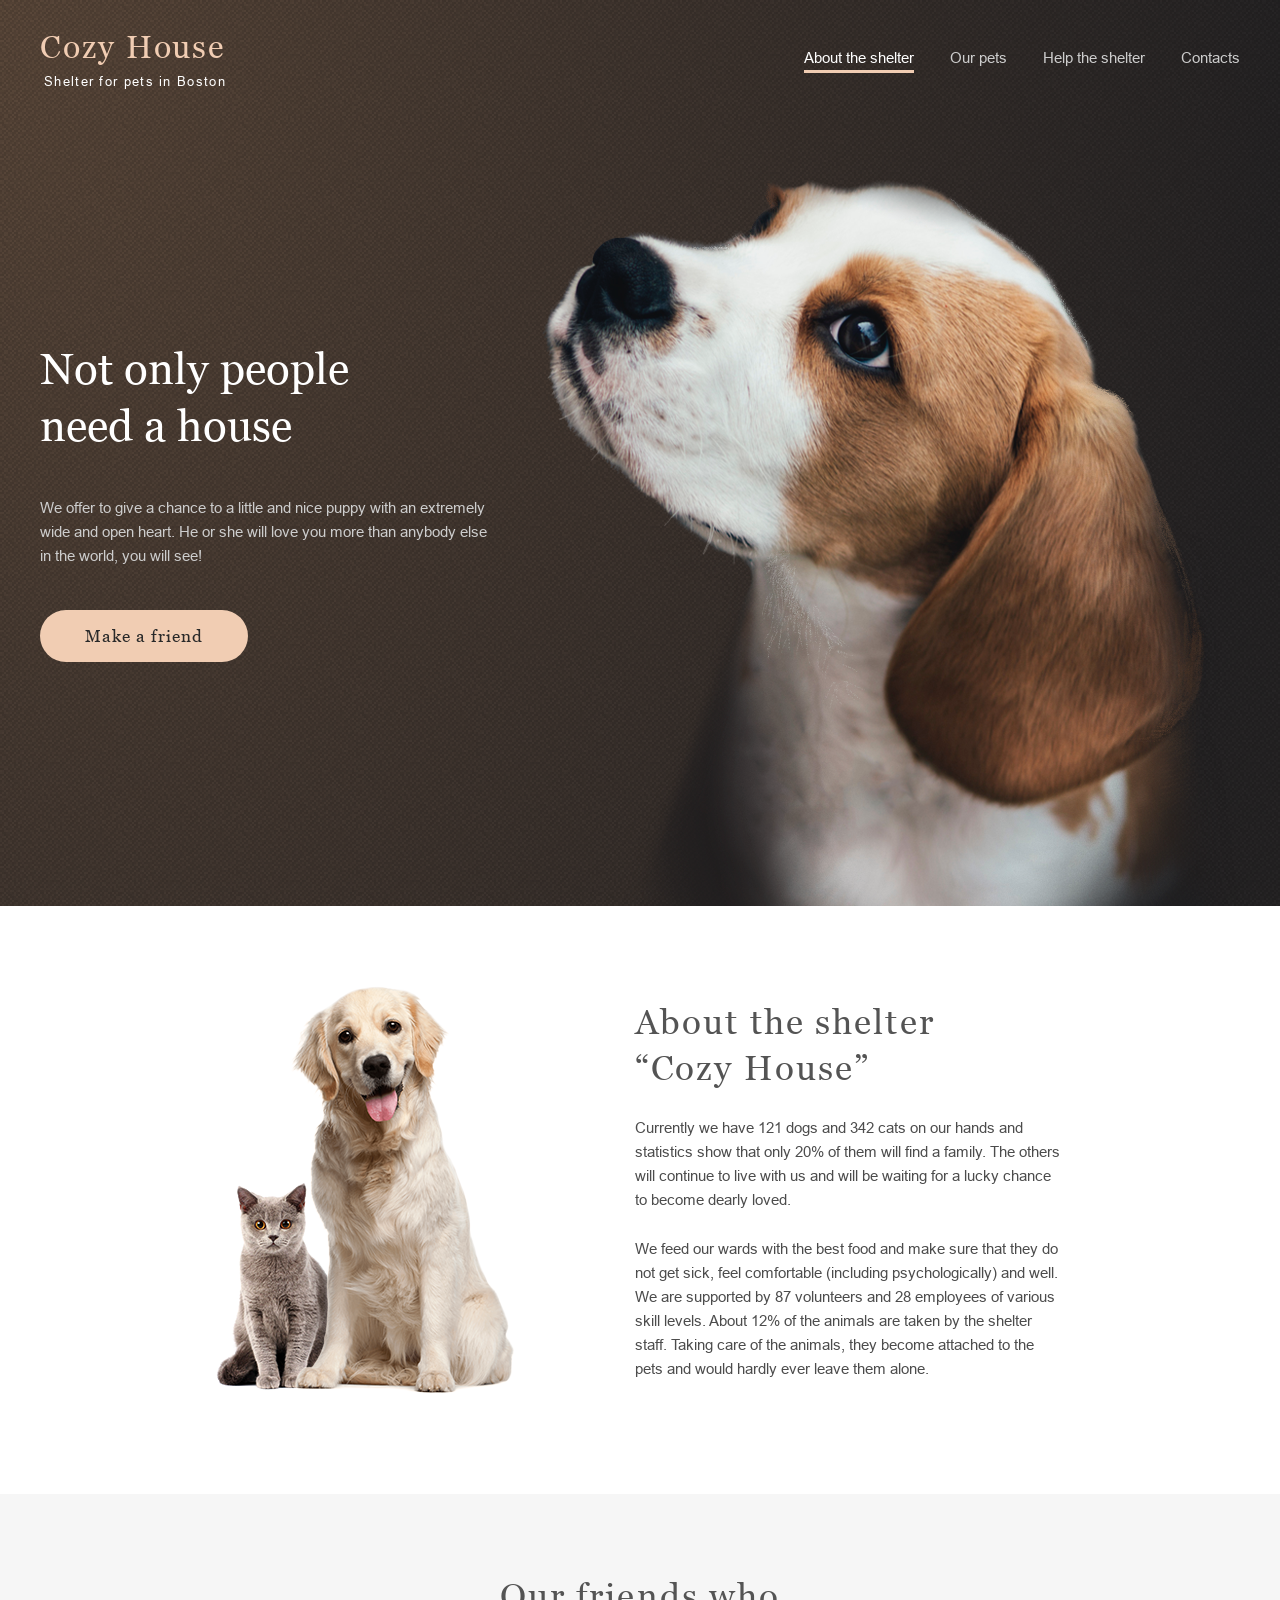
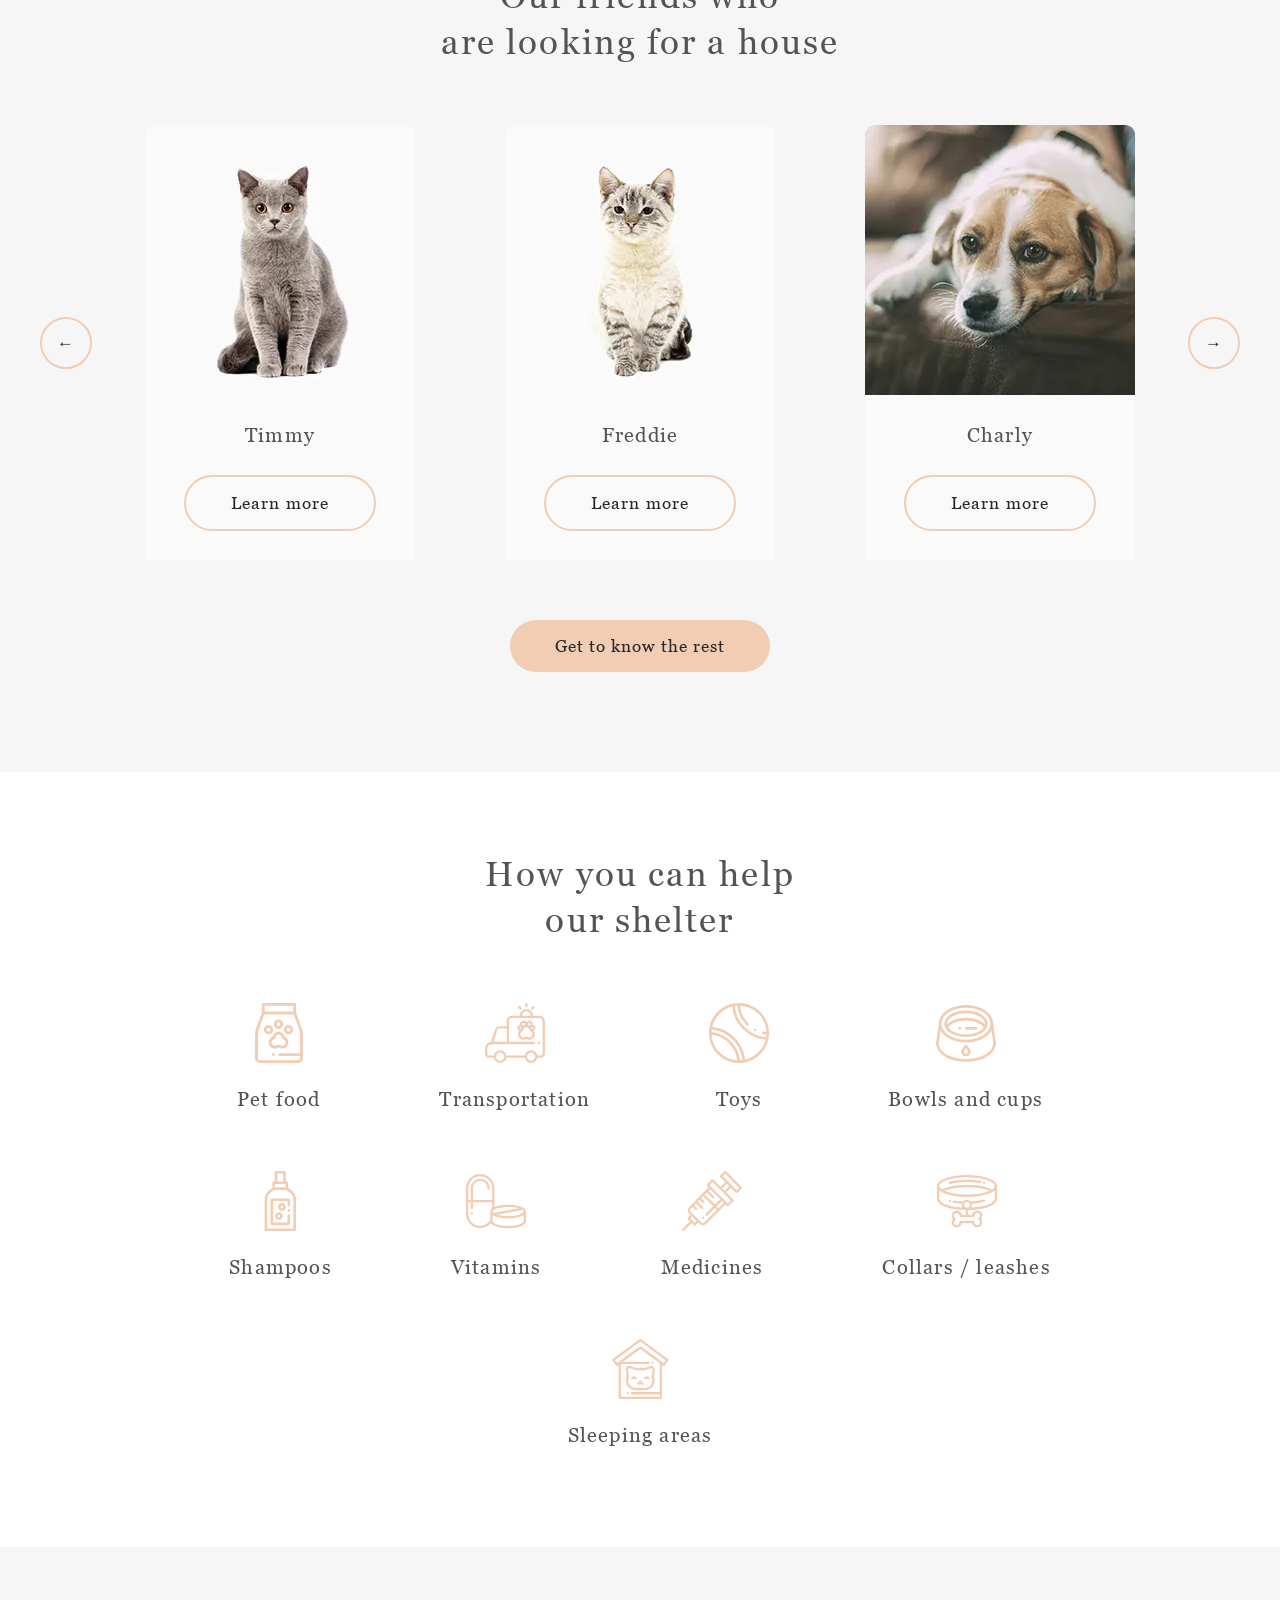
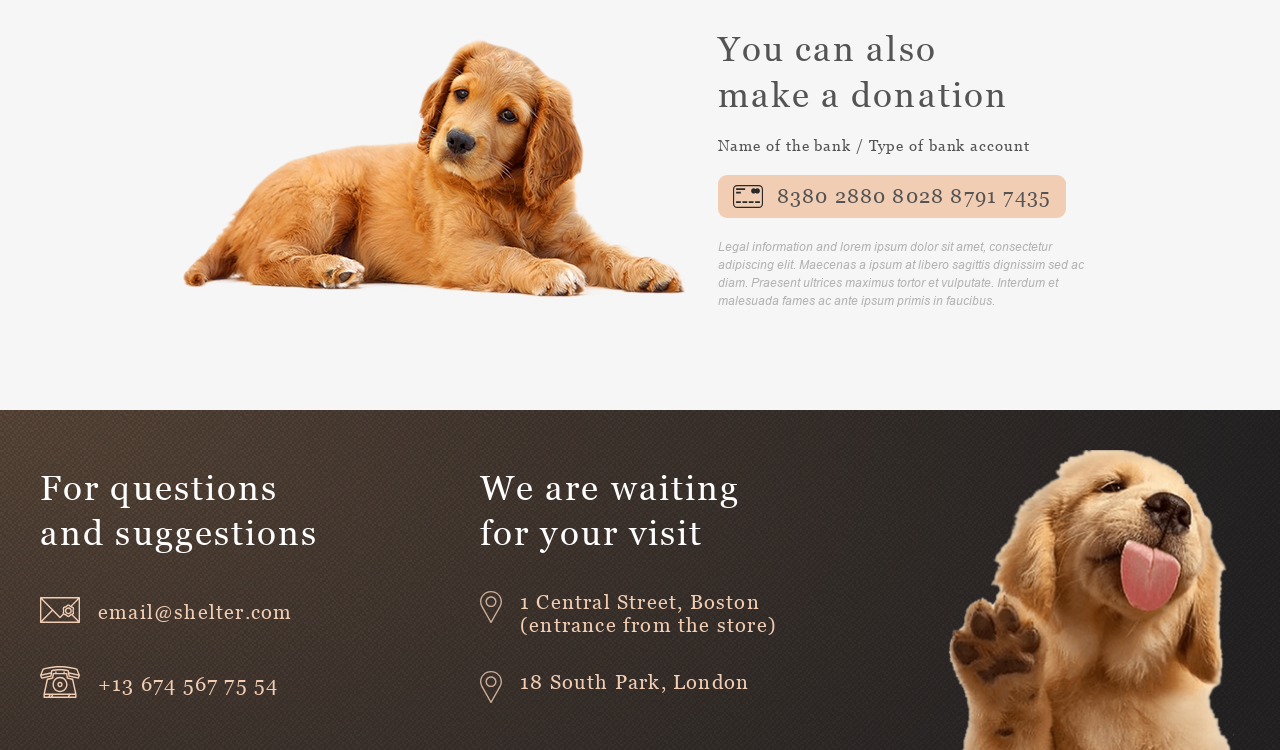
==== commit ca37cdaf: "feat: implement generateAllCards with no adjacent duplicates logic (Fri Jun 2026-06-26 23:38:23)" ====
--- a/Shelter/index.html
+++ b/Shelter/index.html
@@ -112,6 +112,8 @@
                                     &larr;
                                 </button>
 
+                                <!-- Slider -->
+                                
                                 <div class="our-friends__slider-wrapper">
                                     <div class="slider" id="slider">
                                         <div class="slider-item slider-prev" id="slider-prev"></div>
@@ -119,6 +121,8 @@
                                         <div class="slider-item slider-next" id="slider-next"></div>
                                     </div>
                                 </div>
+
+                                <!--end  Slider -->
 
                                 <button class="btn btn--circle btn--circle-next" aria-label="Next page">&rarr;</button>
                             </div>
--- a/Shelter/style.css
+++ b/Shelter/style.css
@@ -199,7 +199,6 @@
 
 .not-only__info {
     padding-top: 163px;
-    
 }
 .not-only__title {
     font-family: var(--font-family);
@@ -209,7 +208,6 @@
     color: var(--color-white);
     max-width: 310px;
     margin-bottom: 40px;
-    
 }
 .not-only__subtitle {
     line-height: 160%;
@@ -270,50 +268,55 @@
 
 .our-friends__slider {
     display: flex;
-    justify-content: center;
-    align-items: center;
-    gap: 30px;
-    width: 100%;
-    margin: 60px 0 60px;
-    flex-wrap: nowrap;
+    height: 435px;
+    margin: 60px 0;
+    align-items: center;
+}
+
+.our-friends__slider-wrapper {
+    width: 990px;
+    height: 435px;
+    margin: 0 53px;
+    overflow: hidden;
+}
+
+.slider {
+    display: flex;
+    position: relative;
+    transition: transform 0.6s ease-in-out;
+    will-change: transform;
 }
 
 .slider-item {
     display: flex;
-    justify-content: center;
-    align-items: stretch;
     gap: 90px;
-    flex: 1;
-    flex-wrap: wrap;
-    max-width: 100%;
+    flex-shrink: 0;
 }
 
 .slider-item__content {
-    flex: 1 1 270px;
-    max-width: 270px;
-    min-width: 240px;
-    background-color: transparent;
-    border-radius: 24px;
+    display: flex;
+    width: 270px;
+    flex-direction: column;
+    justify-content: space-between;
+    align-items: center;
+    background-color: var(--color-light);
+    border-radius: 9px;
+    cursor: pointer;
     transition: background-color 0.3s ease;
-    cursor: pointer;
-    display: flex;
-    flex-direction: column;
-    background-color: var(--color-light);
-    border-radius: 24px;
-    overflow: hidden;
 }
 
 .slider-item__img {
+    width: 270px;
+    height: 270px;
     border-radius: 9px 9px 0 0;
-    width: 100%;
-    aspect-ratio: 1 / 1;
     object-fit: cover;
     display: block;
-    transition: background-color 0.3s ease;
 }
 
 .card-info {
     display: flex;
+    width: 270px;
+    height: 165px;
     flex-direction: column;
     align-items: center;
     justify-content: space-between;
@@ -321,7 +324,6 @@
     background-color: var(--color-light);
     transition: background-color 0.3s ease;
     flex-grow: 1;
-    text-align: center;
 }
 
 .pets-card__name {
@@ -337,8 +339,6 @@
 
 .slider-item__content:hover {
     background-color: var(--color-white);
-    box-shadow: 0 2px 35px 14px rgba(13, 13, 13, 0.04);
-    cursor: pointer;
 }
 
 .slider-item__content:hover .card-info {
@@ -349,7 +349,15 @@
     background-color: var(--color-primary);
 }
 
-/* section Help */
+/* Slider animations - removed, using JS transition instead */
+
+.slider-prev,
+.slider-next,
+.slider-current {
+    display: flex;
+    visibility: visible;
+    opacity: 1;
+}
 .help__body {
     display: flex;
     flex-direction: column;
@@ -444,16 +452,6 @@
     color: var(--color-gray-secondary);
 }
 .in-addition__card-number:hover {
-    max-width: 100%;
-}
-
-.slider-item__content {
-    flex: 1 1 270px;
-    max-width: 270px;
-    min-width: 240px;
-    background-color: transparent;
-    border-radius: 24px;
-    transition: background-color 0.3s ease;
     cursor: pointer;
     background-color: var(--color-primary-light);
 }
@@ -488,10 +486,6 @@
     justify-content: space-between;
     align-items: flex-start;
     column-gap: 160px;
-    flex-direction: column;
-    background-color: var(--color-light);
-    border-radius: 24px;
-    overflow: hidden;
 }
 
 /* columns general */
@@ -508,8 +502,6 @@
 .footer__image {
     flex: 0 0 auto;
     max-width: 300px;
-.slider-item__img {
-    border-radius: 9px 9px 0 0;
     width: 100%;
 }
 
@@ -564,12 +556,9 @@
 .footer__link--address {
     font-weight: 400;
     background: transparent;
-    aspect-ratio: 1 / 1;
-    object-fit: cover;
     display: block;
     position: relative;
     padding-left: 40px;
-    transition: background-color 0.3s ease;
 }
 
 .footer__link--address-second {
@@ -613,298 +602,6 @@
 .footer__link--email,
 .footer__link--phone {
     display: inline-flex;
-.card-info {
-    display: flex;
-    flex-direction: column;
-    align-items: center;
-    row-gap: 45px;
-    justify-content: space-between;
-    padding: 30px 15px 30px;
-    background-color: var(--color-light);
-    transition: background-color 0.3s ease;
-    flex-grow: 1;
-    text-align: center;
-}
-
-/* address items need link to occupy full width */
-.footer__address-item {
-    margin-bottom: 28px;
-.pets-card__name {
-    font-family: var(--font-family);
-    font-size: 20px;
-    font-weight: 400;
-    letter-spacing: 0.06em;
-    color: var(--color-gray-secondary);
-    pointer-events: none;
-    text-align: center;
-    margin-bottom: 30px;
-}
-
-/* image styling */
-.footer__img {
-.slider-item__content:hover {
-    background-color: var(--color-white);
-    box-shadow: 0 2px 35px 14px rgba(13, 13, 13, 0.04);
-    cursor: pointer;
-}
-
-.slider-item__content:hover .card-info {
-    background-color: var(--color-white);
-}
-
-.slider-item__content:hover .btn--secondary {
-    background-color: var(--color-primary);
-}
-
-/* section Help */
-.help__body {
-    display: flex;
-    flex-direction: column;
-    align-items: center;
-}
-
-.help__title {
-    margin-bottom: 60px;
-    max-width: 318px;
-    text-align: center;
-}
-
-.help__blocks {
-    display: flex;
-    flex-wrap: wrap;
-    column-gap: 119px;
-    justify-content: center;
-    text-align: center;
-    row-gap: 60px;
-    padding: 0 87px;
-}
-.help__block {
-    flex-shrink: 1;
-    display: flex;
-    flex-direction: column;
-    align-items: center;
-    row-gap: 25px;
-}
-.help__img {
-    width: 60px;
-    height: 60px;
-}
-.help__subtitle {
-    font-family: var(--font-family);
-    font-weight: 400;
-    font-size: 20px;
-    line-height: 115%;
-    letter-spacing: 0.06em;
-    text-align: center;
-    color: var(--color-gray-secondary);
-}
-
-/* Section In addition */
-.in-addition {
-    display: flex;
-    flex-wrap: nowrap;
-    justify-content: center;
-    align-items: center;
-    gap: 30px;
-    margin: 0 auto;
-    max-width: 915px;
-}
-
-.in-addition__image {
-    flex: 0 0 auto;
-    width: 100%;
-    max-width: 505px;
-    height: auto;
-    display: block;
-    object-fit: contain;
-    max-height: 300px;
-    margin-top: 40px;
-    min-width: 0;
-}
-
-.in-addition__content {
-    flex: 1;
-    min-width: 380px;
-}
-
-.in-addition__title {
-    max-width: 300px;
-    margin-bottom: 20px;
-}
-
-.in-addition__subtitle {
-    font-family: var(--font-family);
-    font-weight: 400;
-    line-height: 110%;
-    letter-spacing: 0.06em;
-    color: var(--color-gray-secondary);
-    margin-bottom: 20px;
-}
-.in-addition__card-number {
-    position: relative;
-    max-width: 349px;
-    margin-bottom: 20px;
-    padding: 10px 15px 10px 59px;
-    border-radius: 9px;
-    font-family: var(--font-family);
-    font-weight: 400;
-    font-size: 20px;
-    line-height: 115%;
-    letter-spacing: 0.06em;
-    background: var(--color-primary);
-    color: var(--color-gray-secondary);
-}
-.in-addition__card-number:hover {
-    cursor: pointer;
-    background-color: var(--color-primary-light);
-}
-
-.in-addition__card-number::before {
-    content: '';
-    position: absolute;
-    width: 33px;
-    height: 23px;
-    background: url(./assets/images/svg/credit-card.svg) 0 0 no-repeat;
-    left: 15px;
-    top: 10px;
-}
-.in-addition__info {
-    max-width: 380px;
-    font-style: italic;
-    font-weight: 400;
-    font-size: 12px;
-    line-height: 150%;
-    color: var(--color-gray-muted);
-}
-
-/* Footer */
-.footer {
-    background:
-        url('./assets/dark-bg-texture@2x.png'), radial-gradient(100% 215.42% at 0% 0%, #5b483a 0%, #262425 100%);
-}
-
-.footer__grid {
-    display: flex;
-    flex-wrap: wrap;
-    justify-content: space-between;
-    align-items: flex-start;
-    column-gap: 160px;
-}
-
-/* columns general */
-.footer__contacts {
-    flex: 1 1 280px;
-    min-width: 220px;
-}
-
-.footer__locations {
-    flex: 0 1 300px;
-    min-width: 220px;
-}
-
-.footer__image {
-    flex: 0 0 auto;
-    max-width: 300px;
-    width: 100%;
-}
-
-/* titles & text */
-.footer__title {
-    font-family: var(--font-family);
-    color: var(--color-white);
-    font-size: 35px;
-    font-weight: 400;
-    line-height: 130%;
-    letter-spacing: 0.06em;
-    margin: 56px 0 40px 0;
-    max-width: 279px;
-}
-
-
-.footer__contact-item,
-.footer__address-item {
-    margin-bottom: 38px;
-}
-
-.footer__link {
-    font-family: var(--font-family);
-    font-weight: 400;
-    font-size: 20px;
-    line-height: 1.15;
-    letter-spacing: 0.06em;
-    text-decoration: none;
-    color: var(--color-primary);
-    transition: color 0.3s ease;
-    display: inline-flex;
-    align-items: center;
-    gap: 10px;
-    flex-wrap: wrap;
-}
-
-.footer__link--email,
-.footer__link--phone {
-    color: var(--color-primary);
-    font-weight: 500;
-    background: transparent;
-    border-bottom: 1px solid transparent;
-}
-
-.footer__link--email:hover,
-.footer__link--phone:hover,
-.footer__link--address:hover {
-    border-bottom-color: #2c4c3e;
-}
-
-/* addresses - like clickable maps */
-.footer__link--address {
-    font-weight: 400;
-    background: transparent;
-    display: block;
-    position: relative;
-    padding-left: 40px;
-}
-
-.footer__link--address-second {
-    display: block;
-    position: relative;
-    top: 0;
-}
-
-.footer__link--address-first {
-    display: block;
-    position: relative;
-    top: -6px;
-}
-
-/* subtle pseudo-icons for address */
-.footer__link--address::before {
-    content: url('./assets/images/svg/icon-marker.svg');
-    position: absolute;
-    left: 0;
-    top: 0;
-    font-size: 18px;
-    opacity: 0.8;
-}
-
-/* adjust spacing for icons consistency */
-.footer__link--email::before {
-    content: url('./assets/images/svg/mail.svg');
-    margin-right: 8px;
-    font-size: 18px;
-    display: inline-block;
-}
-
-.footer__link--phone::before {
-    content: url('./assets/images/svg/phone.svg');
-    margin-right: 8px;
-    font-size: 18px;
-    display: inline-block;
-}
-
-/* remove extra pseudo from email/phone if we use before */
-.footer__link--email,
-.footer__link--phone {
-    display: inline-flex;
     align-items: center;
     row-gap: 45px;
 }
@@ -923,3 +620,37 @@
     max-height: 300px;
     margin-top: 40px;
 }
+
+
+/* Адаптивность */
+@media (max-width: 1279px) {
+    .slider {
+        gap: 30px;
+    }
+
+    .slider-item {
+        gap: 30px;
+    }
+
+    .our-friends__slider-wrapper {
+        width: 690px;
+    }
+}
+
+@media (max-width: 767px) {
+    .slider {
+        gap: 15px;
+    }
+
+    .slider-item {
+        gap: 15px;
+    }
+
+    .our-friends__slider-wrapper {
+        width: 300px;
+    }
+
+    .our-friends__slider {
+        height: auto;
+    }
+}
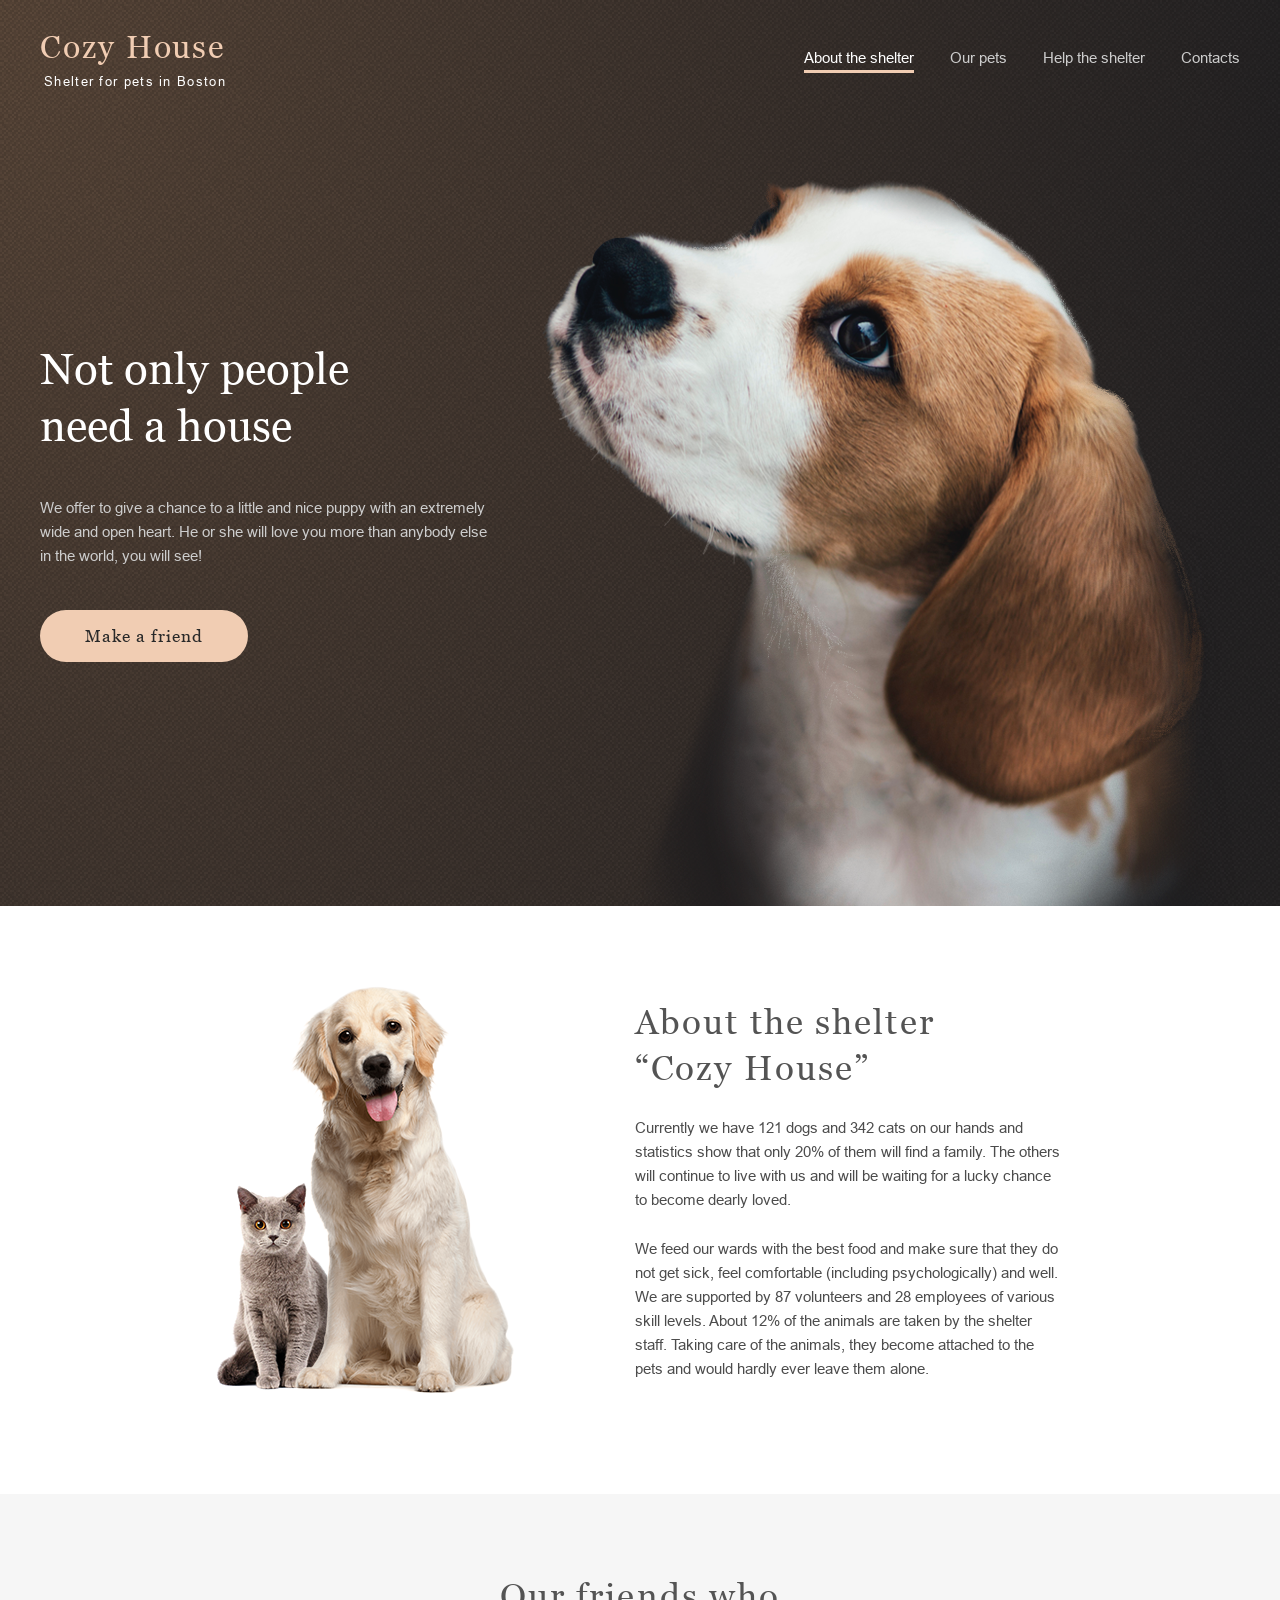
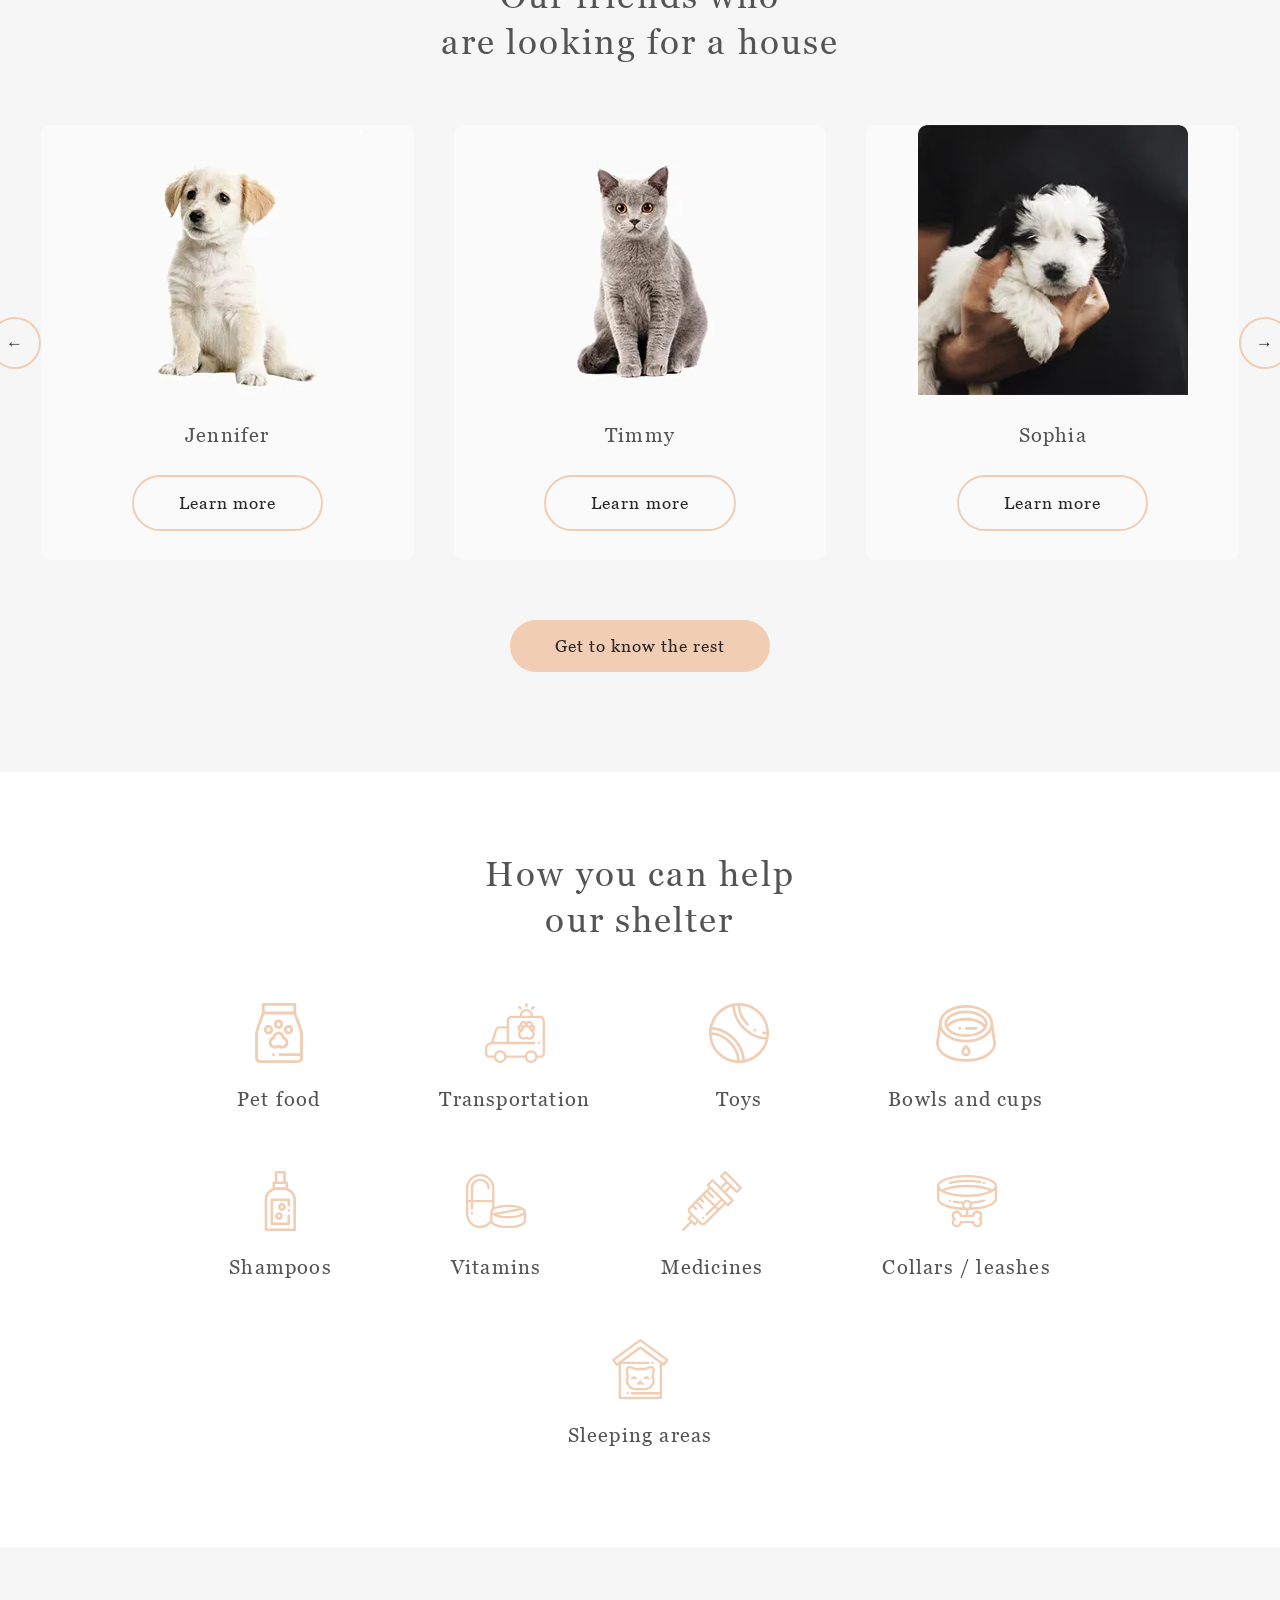
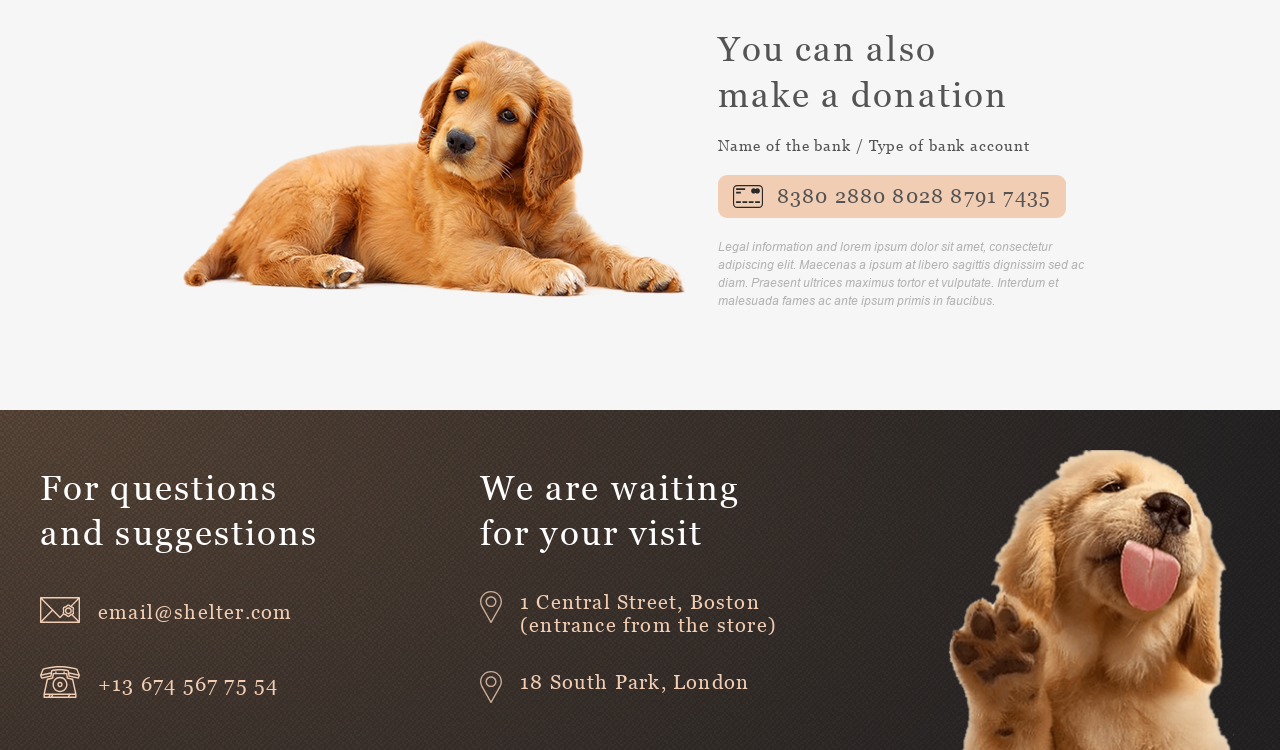
==== commit 27e72284: "refactor: improve animation smoothness in slider (Sat Jun 2026-06-27 00:07:31)" ====
--- a/Shelter/index.html
+++ b/Shelter/index.html
@@ -111,18 +111,10 @@
                                 <button class="btn btn--circle btn--circle-prev" aria-label="Previous page">
                                     &larr;
                                 </button>
-
-                                <!-- Slider -->
-                                
-                                <div class="our-friends__slider-wrapper">
-                                    <div class="slider" id="slider">
-                                        <div class="slider-item slider-prev" id="slider-prev"></div>
-                                        <div class="slider-item slider-current" id="slider-current"></div>
-                                        <div class="slider-item slider-next" id="slider-next"></div>
-                                    </div>
-                                </div>
-
-                                <!--end  Slider -->
+                                <!-- <img src="./assets/images/svg/arrow_left.svg" alt="Previous"> -->
+
+                                <div class="slider-item">
+                                </div>
 
                                 <button class="btn btn--circle btn--circle-next" aria-label="Next page">&rarr;</button>
                             </div>
--- a/Shelter/style.css
+++ b/Shelter/style.css
@@ -283,6 +283,7 @@
 .slider {
     display: flex;
     position: relative;
+    overflow: hidden;
     transition: transform 0.6s ease-in-out;
     will-change: transform;
 }
@@ -303,6 +304,7 @@
     border-radius: 9px;
     cursor: pointer;
     transition: background-color 0.3s ease;
+    flex-shrink: 0;
 }
 
 .slider-item__img {
@@ -628,10 +630,6 @@
         gap: 30px;
     }
 
-    .slider-item {
-        gap: 30px;
-    }
-
     .our-friends__slider-wrapper {
         width: 690px;
     }
@@ -642,10 +640,6 @@
         gap: 15px;
     }
 
-    .slider-item {
-        gap: 15px;
-    }
-
     .our-friends__slider-wrapper {
         width: 300px;
     }
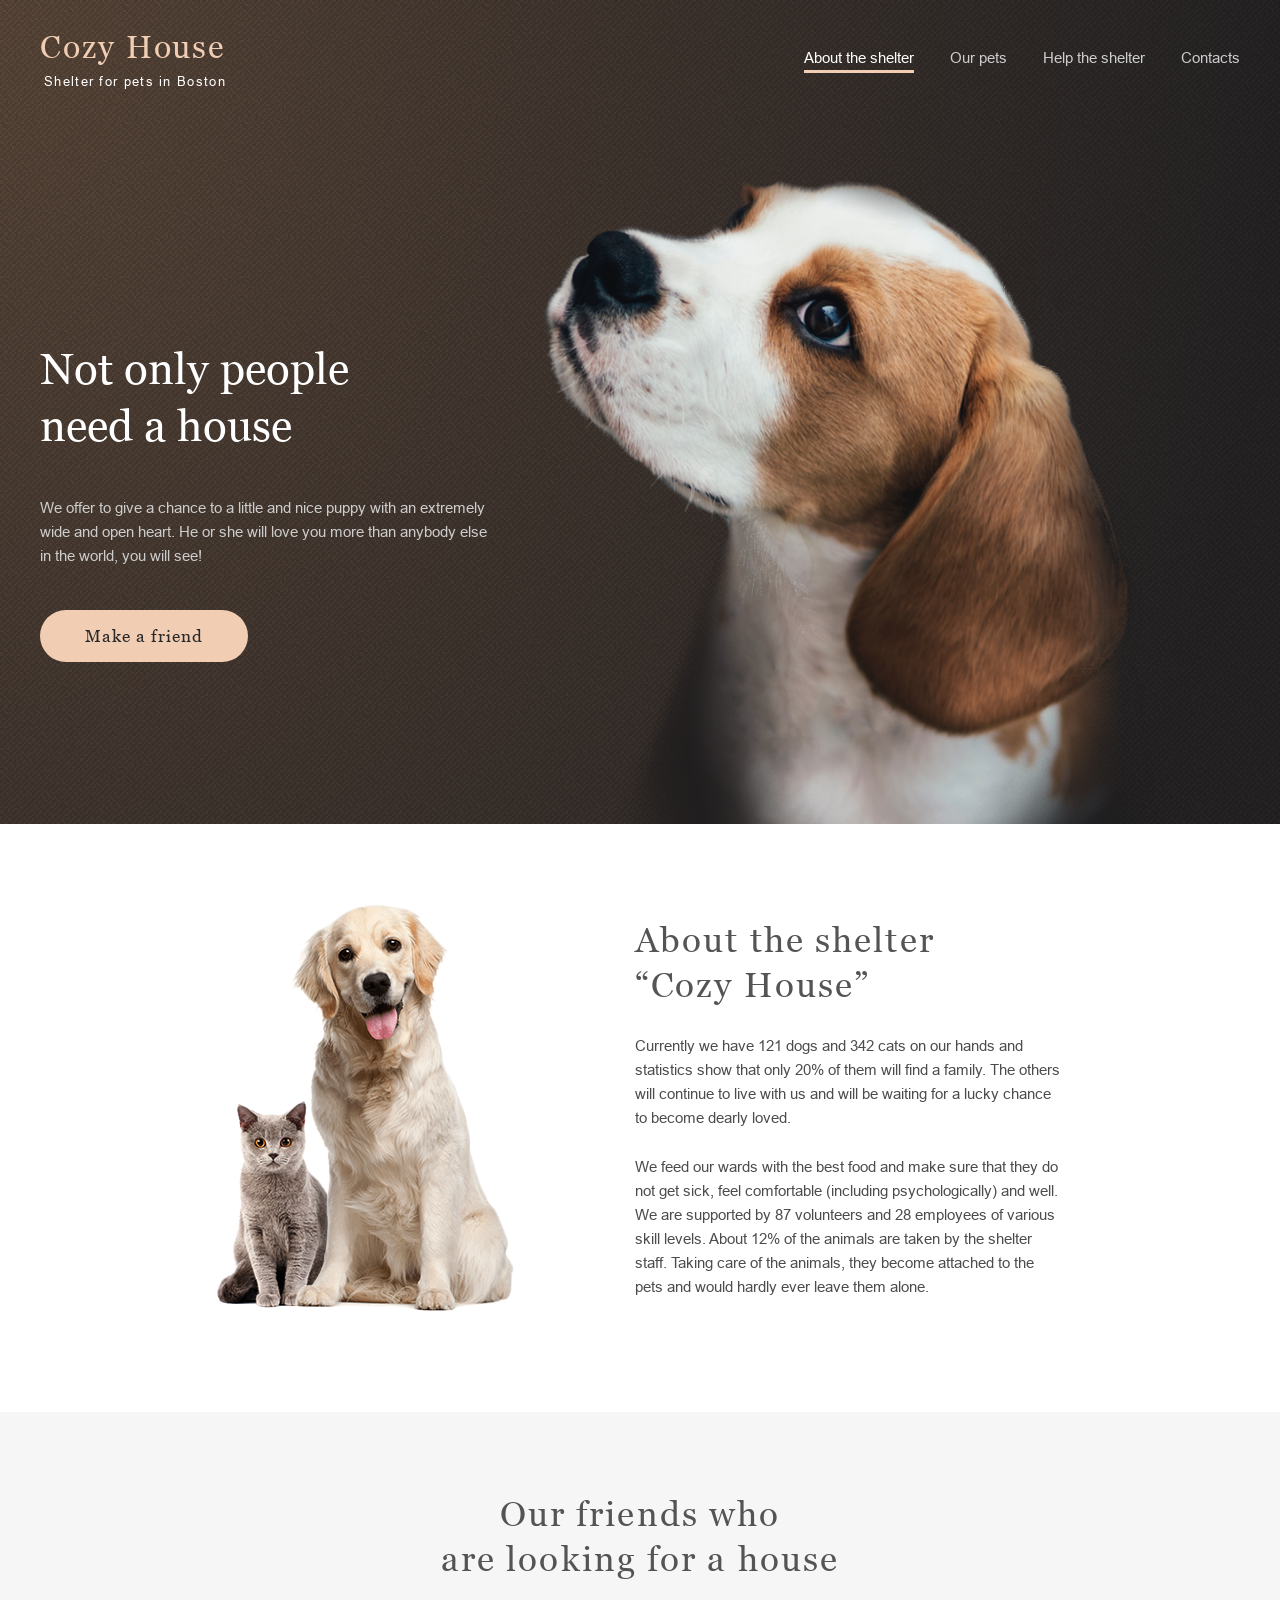
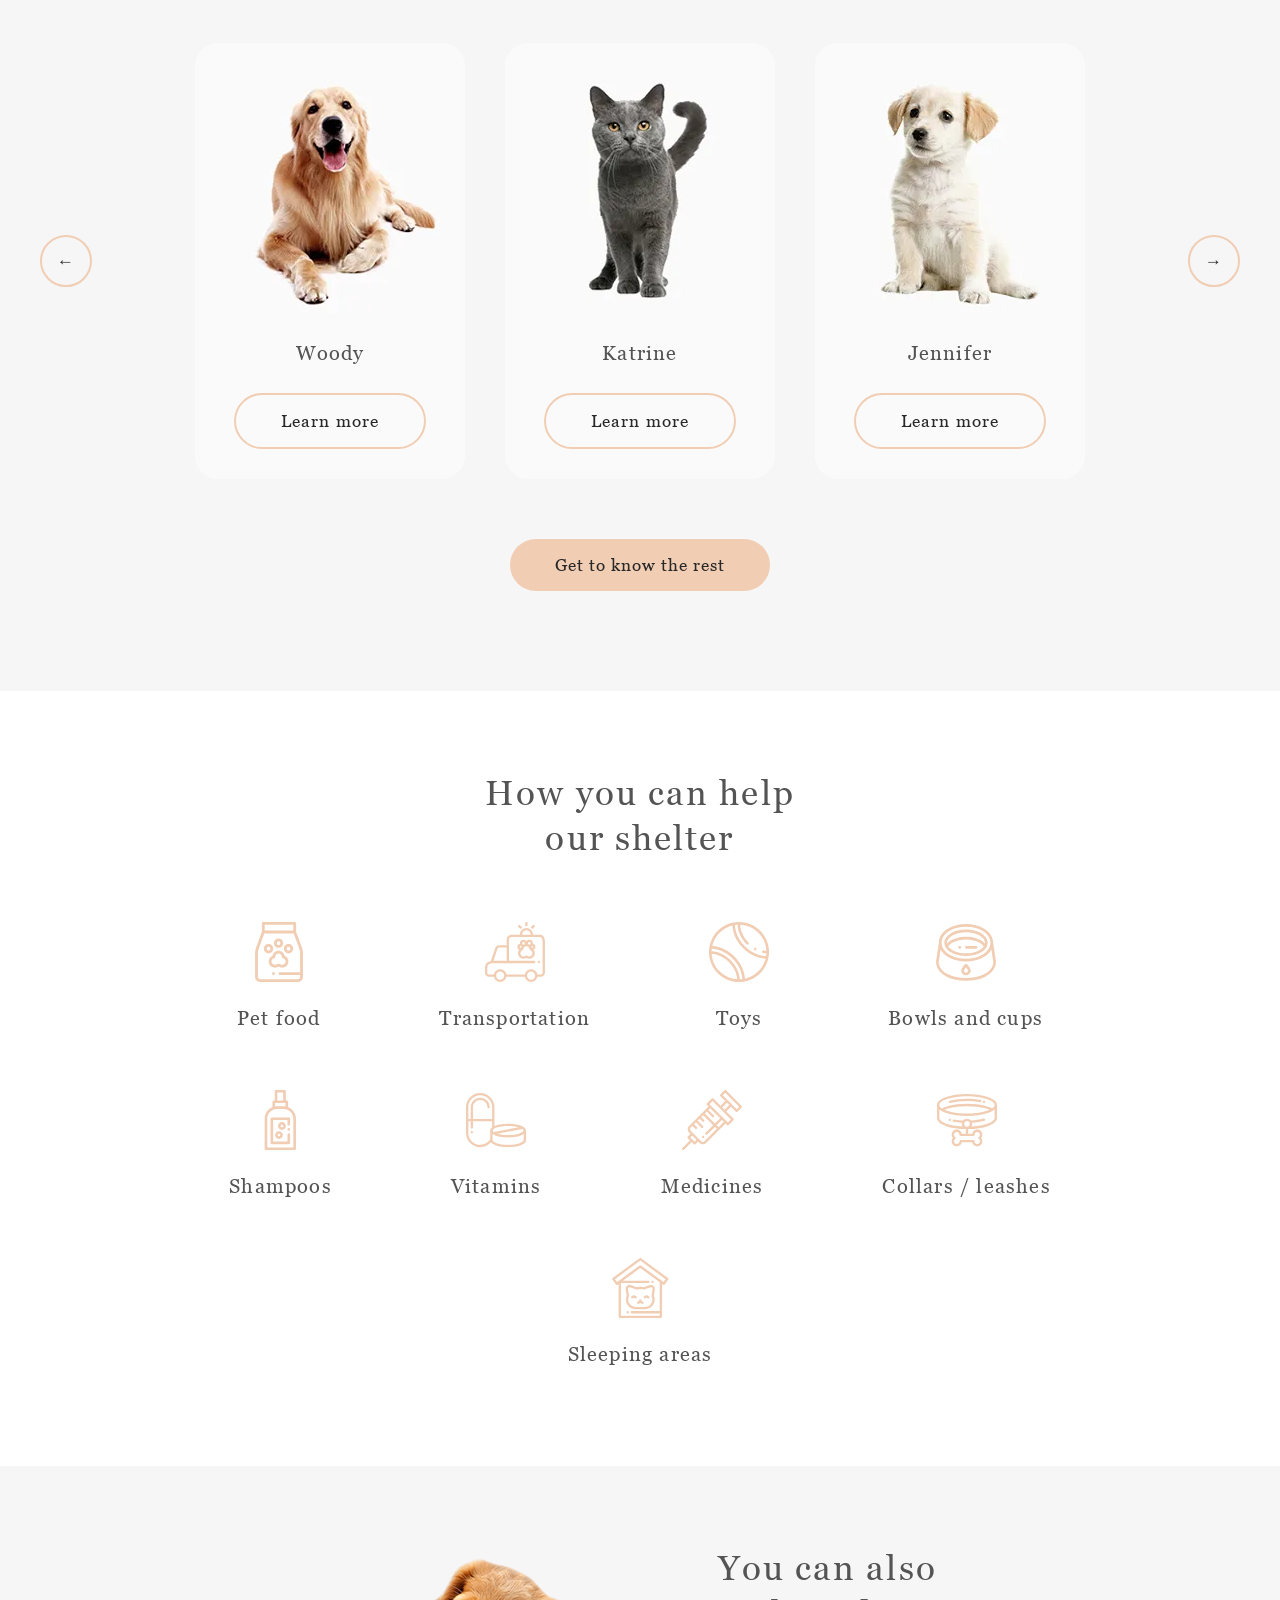
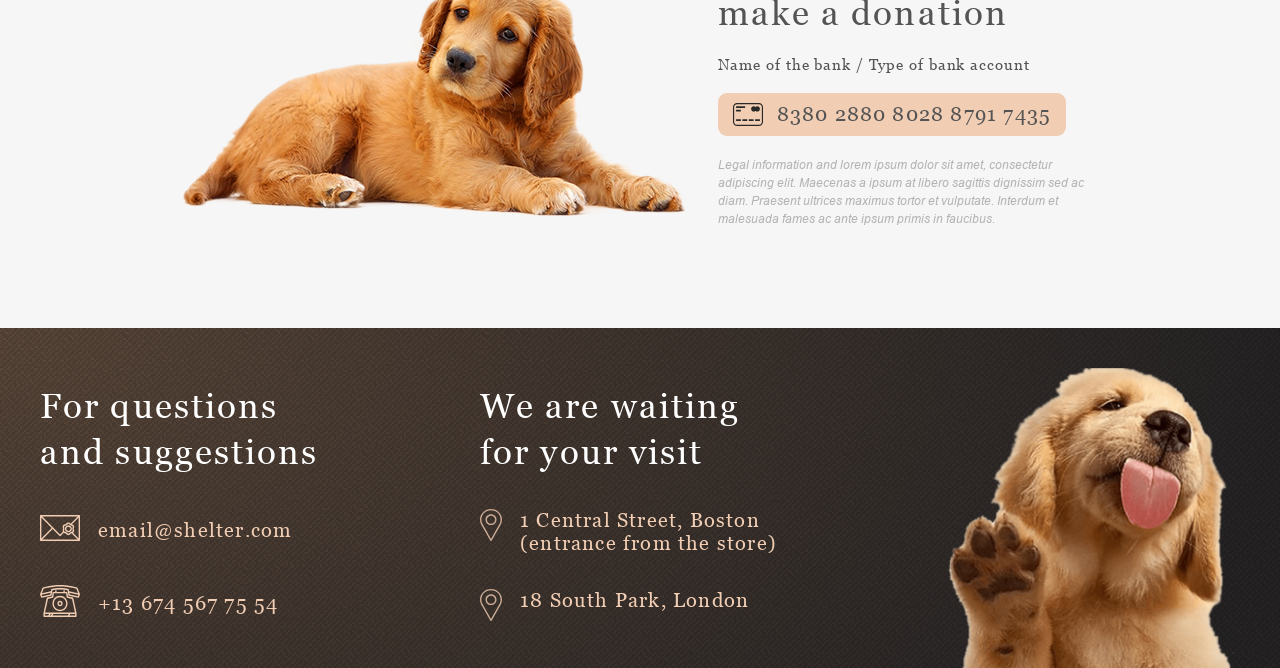
==== commit 453d107b: "fix: resolve 6 issues (duplicate maps, CLS, accessibility, formatting, security, lazy loading) (Sat " ====
--- a/Shelter/index.html
+++ b/Shelter/index.html
@@ -1,315 +1,293 @@
 <!doctype html>
 <html lang="en">
-    <head>
-        <meta charset="UTF-8" >
-        <meta name="viewport" content="width=device-width, initial-scale=1.0" >
-        <link rel="stylesheet" href="./assets/fonts/Georgia/stylesheet.css" >
-        <link rel="stylesheet" href="./assets/fonts/Arial/stylesheet.css" >
-        <link rel="icon" href="./assets/favicon.ico" type="image/x-icon" >
-        <link rel="stylesheet" href="./block/btn.css" >
-        <link rel="stylesheet" href="style.css" >
-        <link rel="stylesheet" href="./block/media.css" >
-        <link rel="stylesheet" href="./block/popup.css" >
-        <title>Shelter</title>
-    </head>
-
-    <body class="page">
-        <div class="wrapper">
-            <header class="header">
-                <div class="container">
-                    <!-- Header -->
-                    <div class="header__inner">
-                        <a href="index.html" class="header__logo">
-                            <p class="logo__title">Cozy House</p>
-                            <p class="logo__subtitle">Shelter for pets in Boston</p>
-                        </a>
-
-                        <!-- Бургер меню -->
-                        <button class="header__burger burger" aria-label="Toggle menu">
-                            <span></span>
-                            <span></span>
-                            <span></span>
-                        </button>
-
-                        <div class="nav-overlay"></div>
-
-                        <!-- End Бургер меню -->
-
-                        <nav class="header__nav" id="main-menu">
-                            <ul class="header-nav__list">
-                                <li class="header-nav__item">
-                                    <span class="header-nav__link header-nav__link--active">About the shelter</span>
-                                </li>
-                                <li class="header-nav__item">
-                                    <a href="pets.html" class="header-nav__link">Our pets</a>
-                                </li>
-                                <li class="header-nav__item">
-                                    <a href="#help" class="header-nav__link">Help the shelter</a>
-                                </li>
-                                <li class="header-nav__item">
-                                    <a href="#contacts" class="header-nav__link">Contacts</a>
-                                </li>
-                            </ul>
-                        </nav>
-                    </div>
-                </div>
-
-                <!-- Section Not-Only -->
-                <section class="not-only">
-                    <div class="not-only__inner container">
-                        <div class="not-only__info">
-                            <h1 class="not-only__title">Not only people need a house</h1>
-                            <p class="not-only__subtitle">
-                                We offer to give a chance to a little and nice puppy with an extremely wide and open
-                                heart. He or she will love you more than anybody else in the world, you will see!
+
+<head>
+    <meta charset="UTF-8">
+    <meta name="viewport" content="width=device-width, initial-scale=1.0">
+    <link rel="stylesheet" href="./assets/fonts/Georgia/stylesheet.css">
+    <link rel="stylesheet" href="./assets/fonts/Arial/stylesheet.css">
+    <link rel="icon" href="./assets/favicon.ico" type="image/x-icon">
+    <link rel="stylesheet" href="./block/btn.css">
+    <link rel="stylesheet" href="style.css">
+    <link rel="stylesheet" href="./block/media.css">
+    <link rel="stylesheet" href="./block/popup.css">
+    <title>Shelter</title>
+</head>
+
+<body class="page">
+    <div class="wrapper">
+        <header class="header">
+            <div class="container">
+                <!-- Header -->
+                <div class="header__inner">
+                    <a href="index.html" class="header__logo">
+                        <p class="logo__title">Cozy House</p>
+                        <p class="logo__subtitle">Shelter for pets in Boston</p>
+                    </a>
+
+                    <!-- Бургер меню -->
+                    <button class="header__burger burger" aria-label="Toggle menu">
+                        <span></span>
+                        <span></span>
+                        <span></span>
+                    </button>
+
+                    <div class="nav-overlay"></div>
+
+                    <!-- End Бургер меню -->
+
+                    <nav class="header__nav" id="main-menu">
+                        <ul class="header-nav__list">
+                            <li class="header-nav__item">
+                                <span class="header-nav__link header-nav__link--active">About the shelter</span>
+                            </li>
+                            <li class="header-nav__item">
+                                <a href="pets.html" class="header-nav__link">Our pets</a>
+                            </li>
+                            <li class="header-nav__item">
+                                <a href="#help" class="header-nav__link">Help the shelter</a>
+                            </li>
+                            <li class="header-nav__item">
+                                <a href="#contacts" class="header-nav__link">Contacts</a>
+                            </li>
+                        </ul>
+                    </nav>
+                </div>
+            </div>
+
+            <!-- Section Not-Only -->
+            <section class="not-only">
+                <div class="not-only__inner container">
+                    <div class="not-only__info">
+                        <h1 class="not-only__title">Not only people need a house</h1>
+                        <p class="not-only__subtitle">
+                            We offer to give a chance to a little and nice puppy with an extremely wide and open
+                            heart. He or she will love you more than anybody else in the world, you will see!
+                        </p>
+                        <div class="not-only__button">
+                            <a href="#friends" class="btn btn--primary" title="Make a friend">Make a friend</a>
+                        </div>
+                    </div>
+                    <div class="not-only__image">
+                        <img src="./assets/images/start-screen-puppy.png" alt="Puppy looking at viewer" width="619"
+                            height="485">
+                    </div>
+                </div>
+            </section>
+        </header>
+
+        <main>
+            <!-- Section About -->
+            <section class="about">
+                <div class="container">
+                    <div class="about__inner inner">
+                        <div class="about__image">
+                            <img src="./assets/images/about-pets.png" alt="About the shelter" width="300" height="408"
+                                loading="lazy" decoding="async">
+                        </div>
+                        <div class="about__info">
+                            <h2 class="about__title title">About the shelter “Cozy House”</h2>
+                            <p class="about__text">
+                                Currently we have 121 dogs and 342 cats on our hands and statistics show that only
+                                20% of them will find a family. The others will continue to live with us and will be
+                                waiting for a lucky chance to become dearly loved.
                             </p>
-                            <div class="not-only__button">
-                                <a href="#friends" class="btn btn--primary" title="Make a friend">Make a friend</a>
-                            </div>
-                        </div>
-                        <div class="not-only__image">
-                            <img src="./assets/images/start-screen-puppy.png" alt="Puppy looking at viewer" >
-                        </div>
-                    </div>
-                </section>
-            </header>
-
-            <main>
-                <!-- Section About -->
-                <section class="about">
-                    <div class="container">
-                        <div class="about__inner inner">
-                            <div class="about__image">
-                                <img src="./assets/images/about-pets.png" alt="About pets" >
-                            </div>
-                            <div class="about__info">
-                                <h2 class="about__title title">About the shelter “Cozy House”</h2>
-                                <p class="about__text">
-                                    Currently we have 121 dogs and 342 cats on our hands and statistics show that only
-                                    20% of them will find a family. The others will continue to live with us and will be
-                                    waiting for a lucky chance to become dearly loved.
-                                </p>
-                                <p class="about__text">
-                                    We feed our wards with the best food and make sure that they do not get sick, feel
-                                    comfortable (including psychologically) and well. We are supported by 87 volunteers
-                                    and 28 employees of various skill levels. About 12% of the animals are taken by the
-                                    shelter staff. Taking care of the animals, they become attached to the pets and
-                                    would hardly ever leave them alone.
-                                </p>
-                            </div>
-                        </div>
-                    </div>
-                </section>
-
-                <!-- Section Our Friends -->
-                <section class="section--color">
-                    <div class="container">
-                        <div class="our-friends__container inner" id="friends">
-                            <h2 class="our-friends__title title">Our friends who <br >are looking for a house</h2>
-
-                            <div class="our-friends__slider">
-                                <button class="btn btn--circle btn--circle-prev" aria-label="Previous page">
-                                    &larr;
-                                </button>
-                                <!-- <img src="./assets/images/svg/arrow_left.svg" alt="Previous"> -->
-
-                                <div class="slider-item">
-                                </div>
-
-                                <button class="btn btn--circle btn--circle-next" aria-label="Next page">&rarr;</button>
-                            </div>
-                            <!-- <div class="our-friends__button"> -->
-                            <a href="pets.html" class="btn btn--primary btn--position">Get to know the rest</a>
-                            <!-- </div> -->
-
-                            <div class="pets-popup" id="petsPopup">
-                                <div class="pets-popup__overlay"></div>
-                                <div class="pets-popup__inner">
-                                    <button class="pets-popup__close" aria-label="Close">&times;</button>
-                                    <div class="pets-popup__body">
-                                        <img class="pets-popup__img" src="" alt="">
-                                        <div class="pets-popup__info">
-                                            <h2 class="pets-popup__name"></h2>
-                                            <p class="pets-popup__details"></p>
-                                            <p class="pets-popup__description"></p>
-                                            <ul class="pets-popup__health">
-                                                <li class="pets-popup__item">
-                                                    <span class="pets-popup__title">Age:</span>
-                                                    <span class="pets-popup__value"></span>
-                                                </li>
-                                                <li class="pets-popup__item">
-                                                    <span class="pets-popup__title">Inoculations:</span>
-                                                    <span class="pets-popup__value"></span>
-                                                </li>
-                                                <li class="pets-popup__item">
-                                                    <span class="pets-popup__title">Diseases:</span>
-                                                    <span class="pets-popup__value"></span>
-                                                </li>
-                                                <li class="pets-popup__item">
-                                                    <span class="pets-popup__title">Parasites:</span>
-                                                    <span class="pets-popup__value"></span>
-                                                </li>
-                                            </ul>
-                                        </div>
+                            <p class="about__text">
+                                We feed our wards with the best food and make sure that they do not get sick, feel
+                                comfortable (including psychologically) and well. We are supported by 87 volunteers
+                                and 28 employees of various skill levels. About 12% of the animals are taken by the
+                                shelter staff. Taking care of the animals, they become attached to the pets and
+                                would hardly ever leave them alone.
+                            </p>
+                        </div>
+                    </div>
+                </div>
+            </section>
+
+            <!-- Section Our Friends -->
+            <section class="section--color">
+                <div class="container">
+                    <div class="our-friends__container inner" id="friends">
+                        <h2 class="our-friends__title title">Our friends who <br>are looking for a house</h2>
+
+                        <div class="our-friends__slider">
+                            <button class="btn btn--circle btn--circle-prev" aria-label="Previous page">
+                                &larr;
+                            </button>
+                            <!-- <img src="./assets/images/svg/arrow_left.svg" alt="Previous"> -->
+
+                            <div class="slider-item">
+                            </div>
+
+                            <button class="btn btn--circle btn--circle-next" aria-label="Next page">&rarr;</button>
+                        </div>
+                        <!-- <div class="our-friends__button"> -->
+                        <a href="pets.html" class="btn btn--primary btn--position">Get to know the rest</a>
+                        <!-- </div> -->
+
+                        <div class="pets-popup" id="petsPopup">
+                            <div class="pets-popup__overlay"></div>
+                            <div class="pets-popup__inner">
+                                <button class="pets-popup__close" aria-label="Close">&times;</button>
+                                <div class="pets-popup__body">
+                                    <img class="pets-popup__img" src="" alt="">
+                                    <div class="pets-popup__info">
+                                        <h2 class="pets-popup__name"></h2>
+                                        <p class="pets-popup__details"></p>
+                                        <p class="pets-popup__description"></p>
+                                        <ul class="pets-popup__health">
+                                            <li class="pets-popup__item">
+                                                <span class="pets-popup__title">Age:</span>
+                                                <span class="pets-popup__value"></span>
+                                            </li>
+                                            <li class="pets-popup__item">
+                                                <span class="pets-popup__title">Inoculations:</span>
+                                                <span class="pets-popup__value"></span>
+                                            </li>
+                                            <li class="pets-popup__item">
+                                                <span class="pets-popup__title">Diseases:</span>
+                                                <span class="pets-popup__value"></span>
+                                            </li>
+                                            <li class="pets-popup__item">
+                                                <span class="pets-popup__title">Parasites:</span>
+                                                <span class="pets-popup__value"></span>
+                                            </li>
+                                        </ul>
                                     </div>
                                 </div>
                             </div>
                         </div>
                     </div>
-                </section>
-
-                <!-- section Help-->
-                <section id="help" class="help">
-                    <div class="container">
-                        <div class="help__body inner">
-                            <h3 class="help__title title">How you can help our shelter</h3>
-                            <div class="help__blocks">
-                                <div class="help__block">
-                                    <img src="./assets/images/svg/icon-pet-food.svg" alt="Pet food" class="help__img" >
-                                    <p class="help__subtitle">Pet food</p>
-                                </div>
-                                <div class="help__block">
-                                    <img
-                                        src="./assets/images/svg/transportation.svg"
-                                        alt="Transportation"
-                                        class="help__img"
-                                    >
-                                    <p class="help__subtitle">Transportation</p>
-                                </div>
-                                <div class="help__block">
-                                    <img src="./assets/images/svg/icon-toys.svg" alt="Toys" class="help__img" >
-                                    <p class="help__subtitle">Toys</p>
-                                </div>
-                                <div class="help__block">
-                                    <img
-                                        src="./assets/images/svg/icon-bowls-and-cups.svg"
-                                        alt="Bowls and cups"
-                                        class="help__img"
-                                    >
-                                    <p class="help__subtitle">Bowls and cups</p>
-                                </div>
-                                <div class="help__block">
-                                    <img src="./assets/images/svg/icon-shampoos.svg" alt="Shampoos" class="help__img" >
-                                    <p class="help__subtitle">Shampoos</p>
-                                </div>
-                                <div class="help__block">
-                                    <img src="./assets/images/svg/icon-vitamins.svg" alt="Vitamins" class="help__img" >
-                                    <p class="help__subtitle">Vitamins</p>
-                                </div>
-                                <div class="help__block">
-                                    <img
-                                        src="./assets/images/svg/icon-medicines.svg"
-                                        alt="Medicines"
-                                        class="help__img"
-                                    >
-                                    <p class="help__subtitle">Medicines</p>
-                                </div>
-                                <div class="help__block">
-                                    <img
-                                        src="./assets/images/svg/icon-collars-leashes.svg"
-                                        alt="Collars / leashes"
-                                        class="help__img"
-                                    >
-                                    <p class="help__subtitle">Collars / leashes</p>
-                                </div>
-                                <div class="help__block">
-                                    <img
-                                        src="./assets/images/svg/icon-sleeping-area.svg"
-                                        alt="Sleeping areas"
-                                        class="help__img"
-                                    >
-                                    <p class="help__subtitle">Sleeping areas</p>
-                                </div>
-                            </div>
-                        </div>
-                    </div>
-                </section>
-
-                <!-- Section In addition -->
-
-                <section class="section--color">
-                    <div class="container">
-                        <div class="in-addition inner">
-                            <div class="in-addition__image">
-                                <img
-                                    src="./assets/images/donation-dog.png"
-                                    alt="donation-dog"
-                                    class="in-addition__img"
-                                >
-                            </div>
-                            <div class="in-addition__content">
-                                <h3 class="in-addition__title title">You can also make a donation</h3>
-                                <p class="in-addition__subtitle">Name of the bank / Type of bank account</p>
-                                <a href="#" class="in-addition__card-number"> 8380 2880 8028 8791 7435 </a>
-                                <p class="in-addition__info">
-                                    Legal information and lorem ipsum dolor sit amet, consectetur adipiscing elit.
-                                    Maecenas a ipsum at libero sagittis dignissim sed ac diam. Praesent ultrices maximus
-                                    tortor et vulputate. Interdum et malesuada fames ac ante ipsum primis in faucibus.
-                                </p>
-                            </div>
-                        </div>
-                    </div>
-                </section>
-            </main>
-            <!-- Footer -->
-
-            <footer id="contacts" class="footer">
-                <div class="footer__container container">
-                    <div class="footer__grid">
-                        <!-- 1 колонка - Контакты -->
-                        <div class="footer__contacts">
-                            <h3 class="footer__title footer__title-first">For questions and suggestions</h3>
-                            <div class="footer__contact-item">
-                                <a
-                                    href="mailto:email@shelter.com"
-                                    class="footer__link footer__link--email"
-                                    target="_blank"
-                                >
-                                    email@shelter.com
-                                </a>
-                            </div>
-                            <div class="footer__contact-item">
-                                <a href="tel:+136745677554" class="footer__link footer__link--phone">
-                                    +13 674 567 75 54
-                                </a>
-                            </div>
-                        </div>
-
-                        <!-- 2 колонка - Адреса -->
-                        <div class="footer__locations">
-                            <h3 class="footer__title footer__title-second">We are waiting for your visit</h3>
-                            <div class="footer__address-item">
-                                <a
-                                    href="https://www.google.com/maps/place/%D0%A5%D1%80%D0%B0%D0%BC+%D0%A1%D0%B2%D1%8F%D1%82%D0%BE%D0%B3%D0%BE+%D0%A1%D0%B5%D0%BC%D0%B5%D0%B9%D1%81%D1%82%D0%B2%D0%B0/@41.4036339,2.1717809,17z/data=!3m1!4b1!4m6!3m5!1s0x12a4a2dcd83dfb93:0x9bd8aac21bc3c950!8m2!3d41.4036299!4d2.1743558!16zL20vMGc2bjM?entry=ttu"
-                                    class="footer__link footer__link--address footer__link--address-first"
-                                    target="_blank"
-                                >
-                                    1 Central Street, Boston (entrance from the store)
-                                </a>
-                            </div>
-                            <div class="footer__address-item">
-                                <a
-                                    href="https://www.google.com/maps/place/%D0%A5%D1%80%D0%B0%D0%BC+%D0%A1%D0%B2%D1%8F%D1%82%D0%BE%D0%B3%D0%BE+%D0%A1%D0%B5%D0%BC%D0%B5%D0%B9%D1%81%D1%82%D0%B2%D0%B0/@41.4036339,2.1717809,17z/data=!3m1!4b1!4m6!3m5!1s0x12a4a2dcd83dfb93:0x9bd8aac21bc3c950!8m2!3d41.4036299!4d2.1743558!16zL20vMGc2bjM?entry=ttu"
-                                    class="footer__link footer__link--address footer__link--address-second"
-                                    target="_blank"
-                                >
-                                    18 South Park, London
-                                </a>
-                            </div>
-                        </div>
-
-                        <!-- 3 колонка - Картинка -->
-                        <div class="footer__image">
-                            <img src="./assets/images/footer-puppy.png" alt="Footer puppy" class="footer__img" >
-                        </div>
-                    </div>
-                </div>
-            </footer>
-        </div>
-
-        <script src="index.js"></script>
-        <script src="./js/burger.js"></script>
-        <script src="./js/popup.js"></script>
-        <script src="./js/slider.js"></script>
-    </body>
-</html>
+                </div>
+            </section>
+
+            <!-- section Help-->
+            <section id="help" class="help">
+                <div class="container">
+                    <div class="help__body inner">
+                        <h3 class="help__title title">How you can help our shelter</h3>
+                        <div class="help__blocks">
+                            <div class="help__block">
+                                <img src="./assets/images/svg/icon-pet-food.svg" alt="Pet food" class="help__img">
+                                <p class="help__subtitle">Pet food</p>
+                            </div>
+                            <div class="help__block">
+                                <img src="./assets/images/svg/transportation.svg" alt="Transportation"
+                                    class="help__img">
+                                <p class="help__subtitle">Transportation</p>
+                            </div>
+                            <div class="help__block">
+                                <img src="./assets/images/svg/icon-toys.svg" alt="Toys" class="help__img">
+                                <p class="help__subtitle">Toys</p>
+                            </div>
+                            <div class="help__block">
+                                <img src="./assets/images/svg/icon-bowls-and-cups.svg" alt="Bowls and cups"
+                                    class="help__img">
+                                <p class="help__subtitle">Bowls and cups</p>
+                            </div>
+                            <div class="help__block">
+                                <img src="./assets/images/svg/icon-shampoos.svg" alt="Shampoos" class="help__img">
+                                <p class="help__subtitle">Shampoos</p>
+                            </div>
+                            <div class="help__block">
+                                <img src="./assets/images/svg/icon-vitamins.svg" alt="Vitamins" class="help__img">
+                                <p class="help__subtitle">Vitamins</p>
+                            </div>
+                            <div class="help__block">
+                                <img src="./assets/images/svg/icon-medicines.svg" alt="Medicines" class="help__img">
+                                <p class="help__subtitle">Medicines</p>
+                            </div>
+                            <div class="help__block">
+                                <img src="./assets/images/svg/icon-collars-leashes.svg" alt="Collars / leashes"
+                                    class="help__img">
+                                <p class="help__subtitle">Collars / leashes</p>
+                            </div>
+                            <div class="help__block">
+                                <img src="./assets/images/svg/icon-sleeping-area.svg" alt="Sleeping areas"
+                                    class="help__img">
+                                <p class="help__subtitle">Sleeping areas</p>
+                            </div>
+                        </div>
+                    </div>
+                </div>
+            </section>
+
+            <!-- Section In addition -->
+
+            <section class="section--color">
+                <div class="container">
+                    <div class="in-addition inner">
+                        <div class="in-addition__image">
+                            <img src="./assets/images/donation-dog.png" alt="donation-dog" class="in-addition__img"
+                                width="505" height="261" loading="lazy" decoding="async">
+                        </div>
+                        <div class="in-addition__content">
+                            <h3 class="in-addition__title title">You can also make a donation</h3>
+                            <p class="in-addition__subtitle">Name of the bank / Type of bank account</p>
+                            <a href="#" class="in-addition__card-number">8380 2880 8028 8791 7435</a>
+                            <p class="in-addition__info">
+                                Legal information and lorem ipsum dolor sit amet, consectetur adipiscing elit.
+                                Maecenas a ipsum at libero sagittis dignissim sed ac diam. Praesent ultrices maximus
+                                tortor et vulputate. Interdum et malesuada fames ac ante ipsum primis in faucibus.
+                            </p>
+                        </div>
+                    </div>
+                </div>
+            </section>
+        </main>
+        <!-- Footer -->
+
+        <footer id="contacts" class="footer">
+            <div class="footer__container container">
+                <div class="footer__grid">
+                    <!-- 1 колонка - Контакты -->
+                    <div class="footer__contacts">
+                        <h3 class="footer__title footer__title-first">For questions and suggestions</h3>
+                        <div class="footer__contact-item">
+                            <a href="mailto:email@shelter.com" class="footer__link footer__link--email" target="_blank"
+                                rel="noopener noreferrer">
+                                email@shelter.com
+                            </a>
+                        </div>
+                        <div class="footer__contact-item">
+                            <a href="tel:+136745677554" class="footer__link footer__link--phone">
+                                +13 674 567 75 54
+                            </a>
+                        </div>
+                    </div>
+
+                    <!-- 2 колонка - Адреса -->
+                    <div class="footer__locations">
+                        <h3 class="footer__title footer__title-second">We are waiting for your visit</h3>
+                        <div class="footer__address-item">
+                            <a href="https://www.google.com/maps/place/%D0%A5%D1%80%D0%B0%D0%BC+%D0%A1%D0%B2%D1%8F%D1%82%D0%BE%D0%B3%D0%BE+%D0%A1%D0%B5%D0%BC%D0%B5%D0%B9%D1%81%D1%82%D0%B2%D0%B0/@41.4036339,2.1717809,17z/data=!3m1!4b1!4m6!3m5!1s0x12a4a2dcd83dfb93:0x9bd8aac21bc3c950!8m2!3d41.4036299!4d2.1743558!16zL20vMGc2bjM?entry=ttu"
+                                class="footer__link footer__link--address footer__link--address-first" target="_blank">
+                                1 Central Street, Boston (entrance from the store)
+                            </a>
+                        </div>
+                        <div class="footer__address-item">
+                            <a href="https://www.google.com/maps/search/?api=1&query=18+South+Park+London"
+                                class="footer__link footer__link--address footer__link--address-second" target="_blank"
+                                rel="noopener noreferrer">
+                                18 South Park, London
+                            </a>
+                        </div>
+                    </div>
+
+                    <!-- 3 колонка - Картинка -->
+                    <div class="footer__image">
+                        <img src="./assets/images/footer-puppy.png" alt="Footer puppy" class="footer__img" width="300"
+                            height="310" loading="lazy" decoding="async">
+                    </div>
+                </div>
+            </div>
+        </footer>
+    </div>
+
+    <script src="index.js"></script>
+    <script src="./js/burger.js"></script>
+    <script src="./js/popup.js"></script>
+    <script src="./js/slider.js"></script>
+</body>
+
+</html>
--- a/Shelter/style.css
+++ b/Shelter/style.css
@@ -71,13 +71,13 @@
 }
 
 html {
-    height: 100%;
+    /* height: 100%; */
     scroll-behavior: smooth;
     overflow-x: hidden;
 }
 
 body {
-    height: 100%;
+    /* height: 100%; */
     font-family: var(--second-family);
     line-height: 1;
     font-size: 15px;
@@ -268,57 +268,52 @@
 
 .our-friends__slider {
     display: flex;
-    height: 435px;
-    margin: 60px 0;
-    align-items: center;
-}
-
-.our-friends__slider-wrapper {
-    width: 990px;
-    height: 435px;
-    margin: 0 53px;
+    justify-content: center;
+    align-items: center;
+    gap: 30px;
+    width: 100%;
+    margin: 60px 0 60px;
+    flex-wrap: nowrap;
+}
+
+.slider-item {
+    display: flex;
+    justify-content: center;
+    align-items: stretch;
+    gap: 90px;
+    flex: 1;
+    flex-wrap: wrap;
+    max-width: 100%;
+    transition: transform 0.6s cubic-bezier(0.25, 0.46, 0.45, 0.94);
+    will-change: transform;
+}
+
+.slider-item__content {
+    flex: 1 1 270px;
+    max-width: 270px;
+    min-width: 240px;
+    background-color: transparent;
+    border-radius: 24px;
+    transition: background-color 0.3s ease;
+    cursor: pointer;
+    display: flex;
+    flex-direction: column;
+    background-color: var(--color-light);
+    border-radius: 24px;
     overflow: hidden;
 }
 
-.slider {
-    display: flex;
-    position: relative;
-    overflow: hidden;
-    transition: transform 0.6s ease-in-out;
-    will-change: transform;
-}
-
-.slider-item {
-    display: flex;
-    gap: 90px;
-    flex-shrink: 0;
-}
-
-.slider-item__content {
-    display: flex;
-    width: 270px;
-    flex-direction: column;
-    justify-content: space-between;
-    align-items: center;
-    background-color: var(--color-light);
-    border-radius: 9px;
-    cursor: pointer;
-    transition: background-color 0.3s ease;
-    flex-shrink: 0;
-}
-
 .slider-item__img {
-    width: 270px;
-    height: 270px;
     border-radius: 9px 9px 0 0;
+    width: 100%;
+    aspect-ratio: 1 / 1;
     object-fit: cover;
     display: block;
+    transition: background-color 0.3s ease;
 }
 
 .card-info {
     display: flex;
-    width: 270px;
-    height: 165px;
     flex-direction: column;
     align-items: center;
     justify-content: space-between;
@@ -326,6 +321,7 @@
     background-color: var(--color-light);
     transition: background-color 0.3s ease;
     flex-grow: 1;
+    text-align: center;
 }
 
 .pets-card__name {
@@ -351,15 +347,7 @@
     background-color: var(--color-primary);
 }
 
-/* Slider animations - removed, using JS transition instead */
-
-.slider-prev,
-.slider-next,
-.slider-current {
-    display: flex;
-    visibility: visible;
-    opacity: 1;
-}
+/* section Help */
 .help__body {
     display: flex;
     flex-direction: column;
@@ -624,27 +612,53 @@
 }
 
 
+/* Стили для слайдера с анимацией */
+
+.slider-item.move-left {
+    animation: slideLeft 1s ease-in-out;
+}
+
+.slider-item.move-right {
+    animation: slideRight 1s ease-in-out;
+}
+
+@keyframes slideLeft {
+    0% {
+        transform: translateX(0);
+        opacity: 1;
+    }
+    100% {
+        transform: translateX(100%);
+        opacity: 0;
+    }
+}
+
+@keyframes slideRight {
+    0% {
+        transform: translateX(0);
+        opacity: 1;
+    }
+    100% {
+        transform: translateX(-100%);
+        opacity: 0;
+    }
+}
+
+/* Стили для контейнеров предпросмотра */
+.slider-prev,
+.slider-next {
+    display: none;
+}
+
 /* Адаптивность */
 @media (max-width: 1279px) {
-    .slider {
-        gap: 30px;
+    .slider-item {
+        gap: 20px;
     }
-
-    .our-friends__slider-wrapper {
-        width: 690px;
-    }
 }
 
 @media (max-width: 767px) {
-    .slider {
+    .slider-item {
         gap: 15px;
     }
-
-    .our-friends__slider-wrapper {
-        width: 300px;
-    }
-
-    .our-friends__slider {
-        height: auto;
-    }
 }
--- a/Shelter/block/media.css
+++ b/Shelter/block/media.css
@@ -220,6 +220,33 @@
         object-fit: cover;
         object-position: top;
     }
+
+    /* Page pets */
+.pets-page .our-friends__slider {
+        margin-top: 30px;
+        margin-bottom: 36px;
+    }
+
+    .pets__pagination-wrap {
+        padding-bottom: 70px;
+    }
+
+    .pets-page .our-friends__slider .slider-item .slider-item__content:nth-child(7),
+    .pets-page .our-friends__slider .slider-item .slider-item__content:nth-child(8) {
+        display: none;
+    }
+
+  
+.pets-page .footer__grid {
+        margin-top:0;
+        padding-top: 35px;
+    }
+
+
+}
+
+.menu-open {
+    overflow: hidden;
 }
 
 @media (max-width: 767px) {
@@ -235,29 +262,30 @@
         cursor: pointer;
         padding: 0;
         align-self: center;
-        z-index: 10002;
+        z-index: 10001;
         position: relative;
-        right: 5px;
-
+        margin-left: auto;
+        margin-right: 10px;
     }
 
 .pets-page .header__burger.active span {
     background: var(--color-primary);
 }
 
+ 
     .header__burger span {
         display: block;
         width: 100%;
         height: 2px;
-        background: #f1cdb3;
+        background: var(--color-primary);
         border-radius: 2px;
         transition: all 0.3s ease;
         transform-origin: center;
     }
+
     /* Burger menu button rotation */
-
     .header__burger.active span:nth-child(1) {
-        transform: rotate(90deg) translate(11px, -10px);
+       transform: rotate(90deg) translate(11px, -10px);
     }
 
     .header__burger.active span:nth-child(2) {
@@ -265,7 +293,7 @@
     }
 
     .header__burger.active span:nth-child(3) {
-        transform: rotate(90deg) translate(-11px, 10px);
+         transform: rotate(90deg) translate(-11px, 10px);
     }
     /* End Burger button styles  */
     
@@ -286,8 +314,8 @@
     .header__nav.active {
         right: 0;
     }
-    
- /* Overlay */
+
+    /* Overlay */
     .nav-overlay {
         position: fixed;
         top: 0;
@@ -316,7 +344,7 @@
         row-gap: 40px;
     }
 
-   .pets-page .header-nav__link {
+    .pets-page .header-nav__link {
         color: var(--color-gray-light);
     }
     
@@ -701,7 +729,44 @@
         margin-top: 42px;
         max-width: 260px;
     }
-
-    
-}
-
+/* Page pets */
+ .pets-page .our-friends__slider .slider-item .slider-item__content:nth-child(4),
+    .pets-page .our-friends__slider .slider-item .slider-item__content:nth-child(5),
+    .pets-page .our-friends__slider .slider-item .slider-item__content:nth-child(6)    {
+        display: none;
+    }
+    
+   
+    .pets-page .our-friends__slider .slider-item .slider-item__content:nth-child(1),
+    .pets-page .our-friends__slider .slider-item .slider-item__content:nth-child(2),
+    .pets-page .our-friends__slider .slider-item .slider-item__content:nth-child(3) {
+        display: block;
+    }
+
+    .pets__pagination-wrap {
+        padding-bottom: 70px;
+    }
+
+    .pets__pagination-wrap {
+    
+    gap: 10px;
+    padding-bottom: 30px;
+    }
+
+    .pets-page .footer__grid {
+        margin-top: 10px;
+        padding-top: 35px;
+    }
+
+    .pets-page .inner {
+        padding: 45px 0 0;
+    }
+
+    .pets-page .our-friends__slider {
+        margin-top: 55px;
+        margin-bottom: 36px;
+    }
+    
+}
+
+
--- a/Shelter/block/popup.css
+++ b/Shelter/block/popup.css
@@ -1,4 +1,19 @@
 /* ========== Popup ========== */
+/* Блокируем скролл на html, а не на body */
+html.menu-open,
+html.popup-open {
+  overflow: hidden !important;
+  /* position: fixed здесь НЕ нужен — он и вызывает прыжок */
+}
+
+/* body оставляем как есть, без position:fixed */
+body.menu-open,
+body.popup-open {
+  /* Убираем position:fixed и margin-right отсюда */
+  overflow: hidden !important;
+}
+
+
 .pets-popup {
     position: fixed;
     inset: 0;
@@ -9,7 +24,7 @@
 }
 
 .pets-popup.active {
-    display: flex;
+    display: flex !important;
 }
 
 .pets-popup__overlay {
